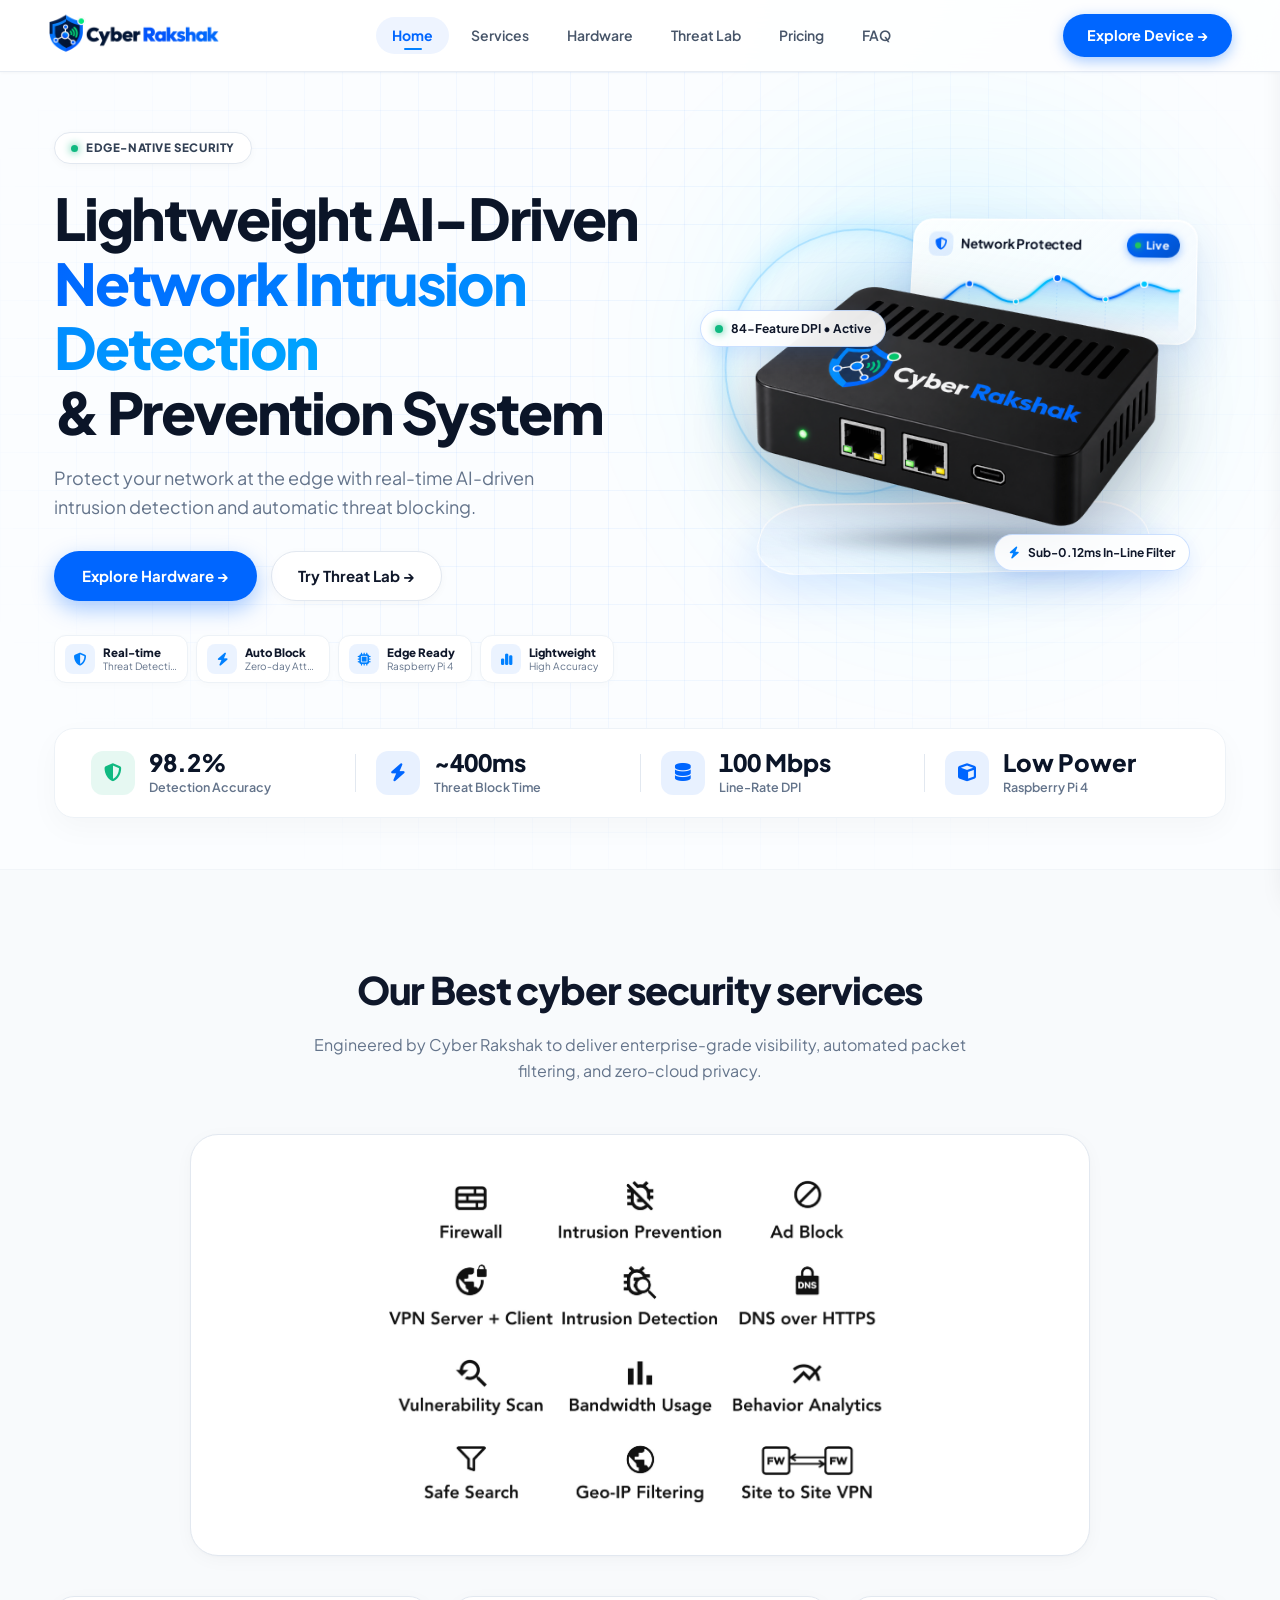
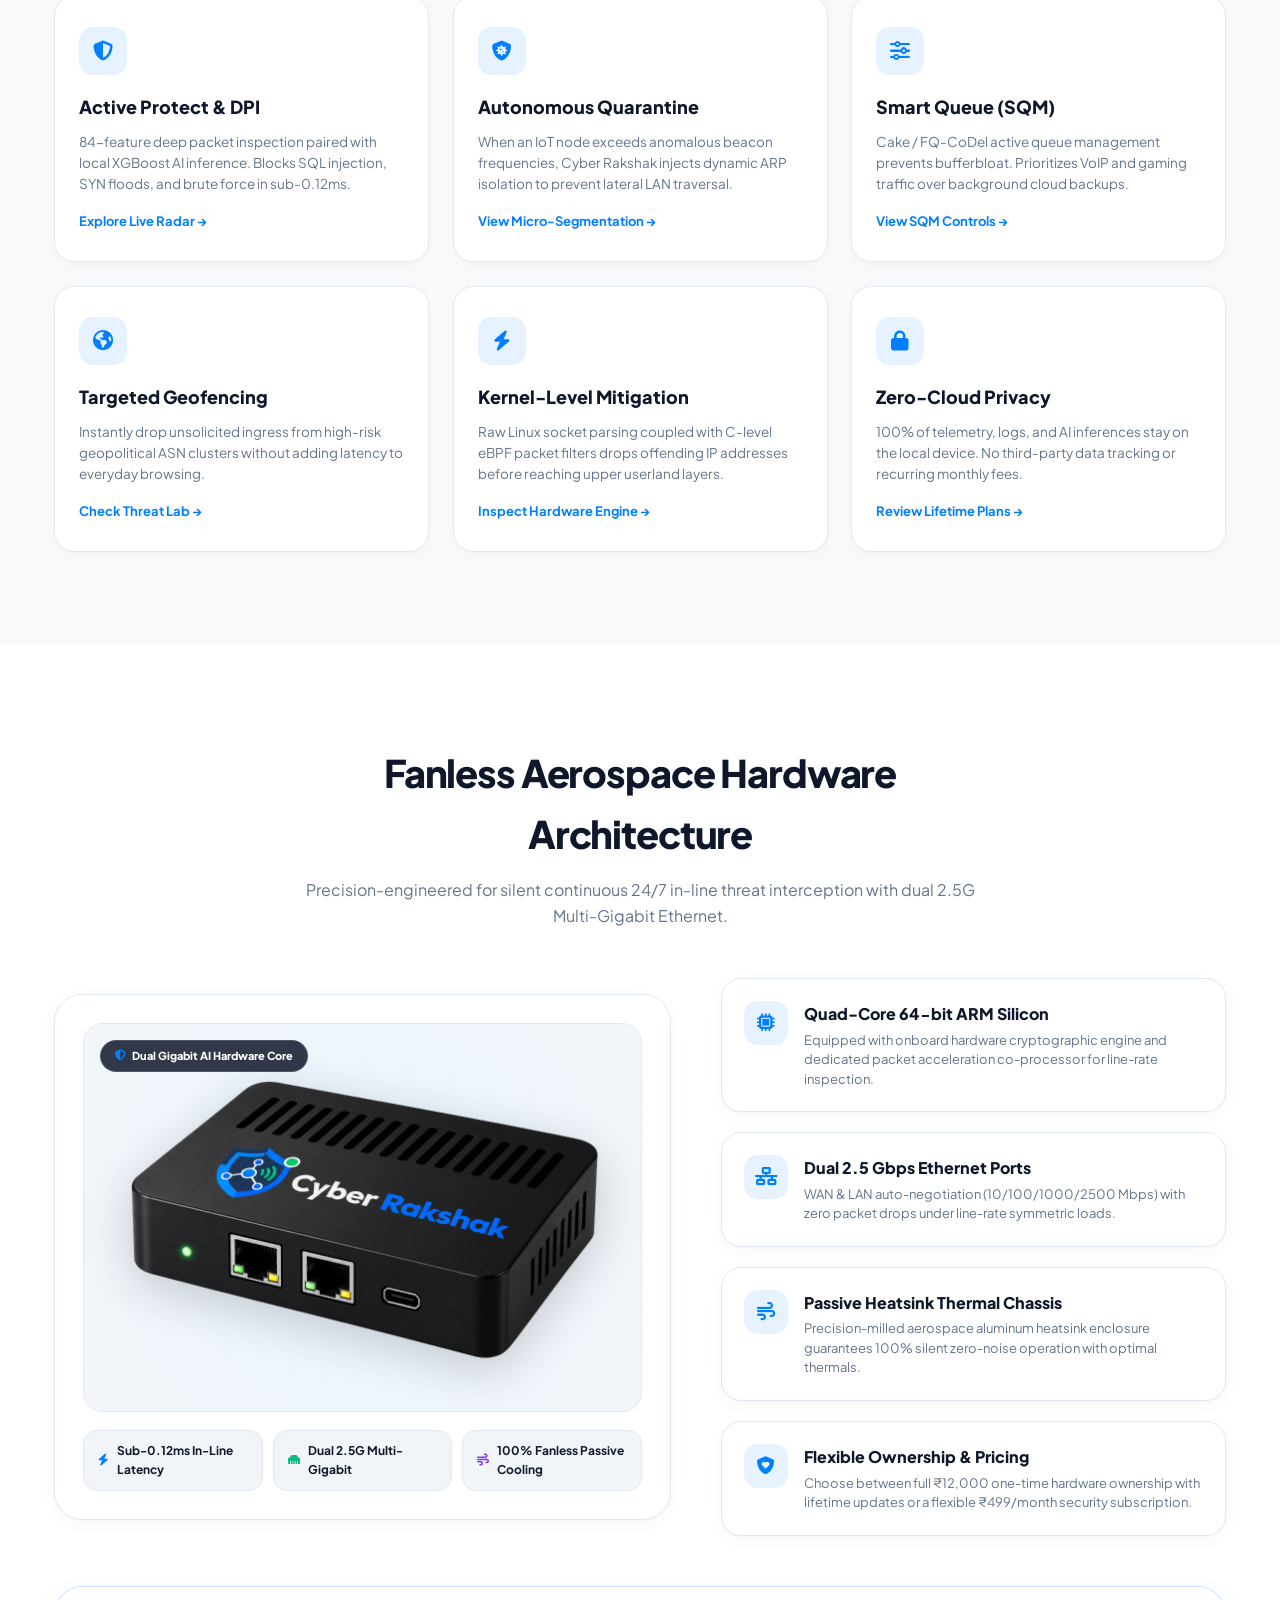
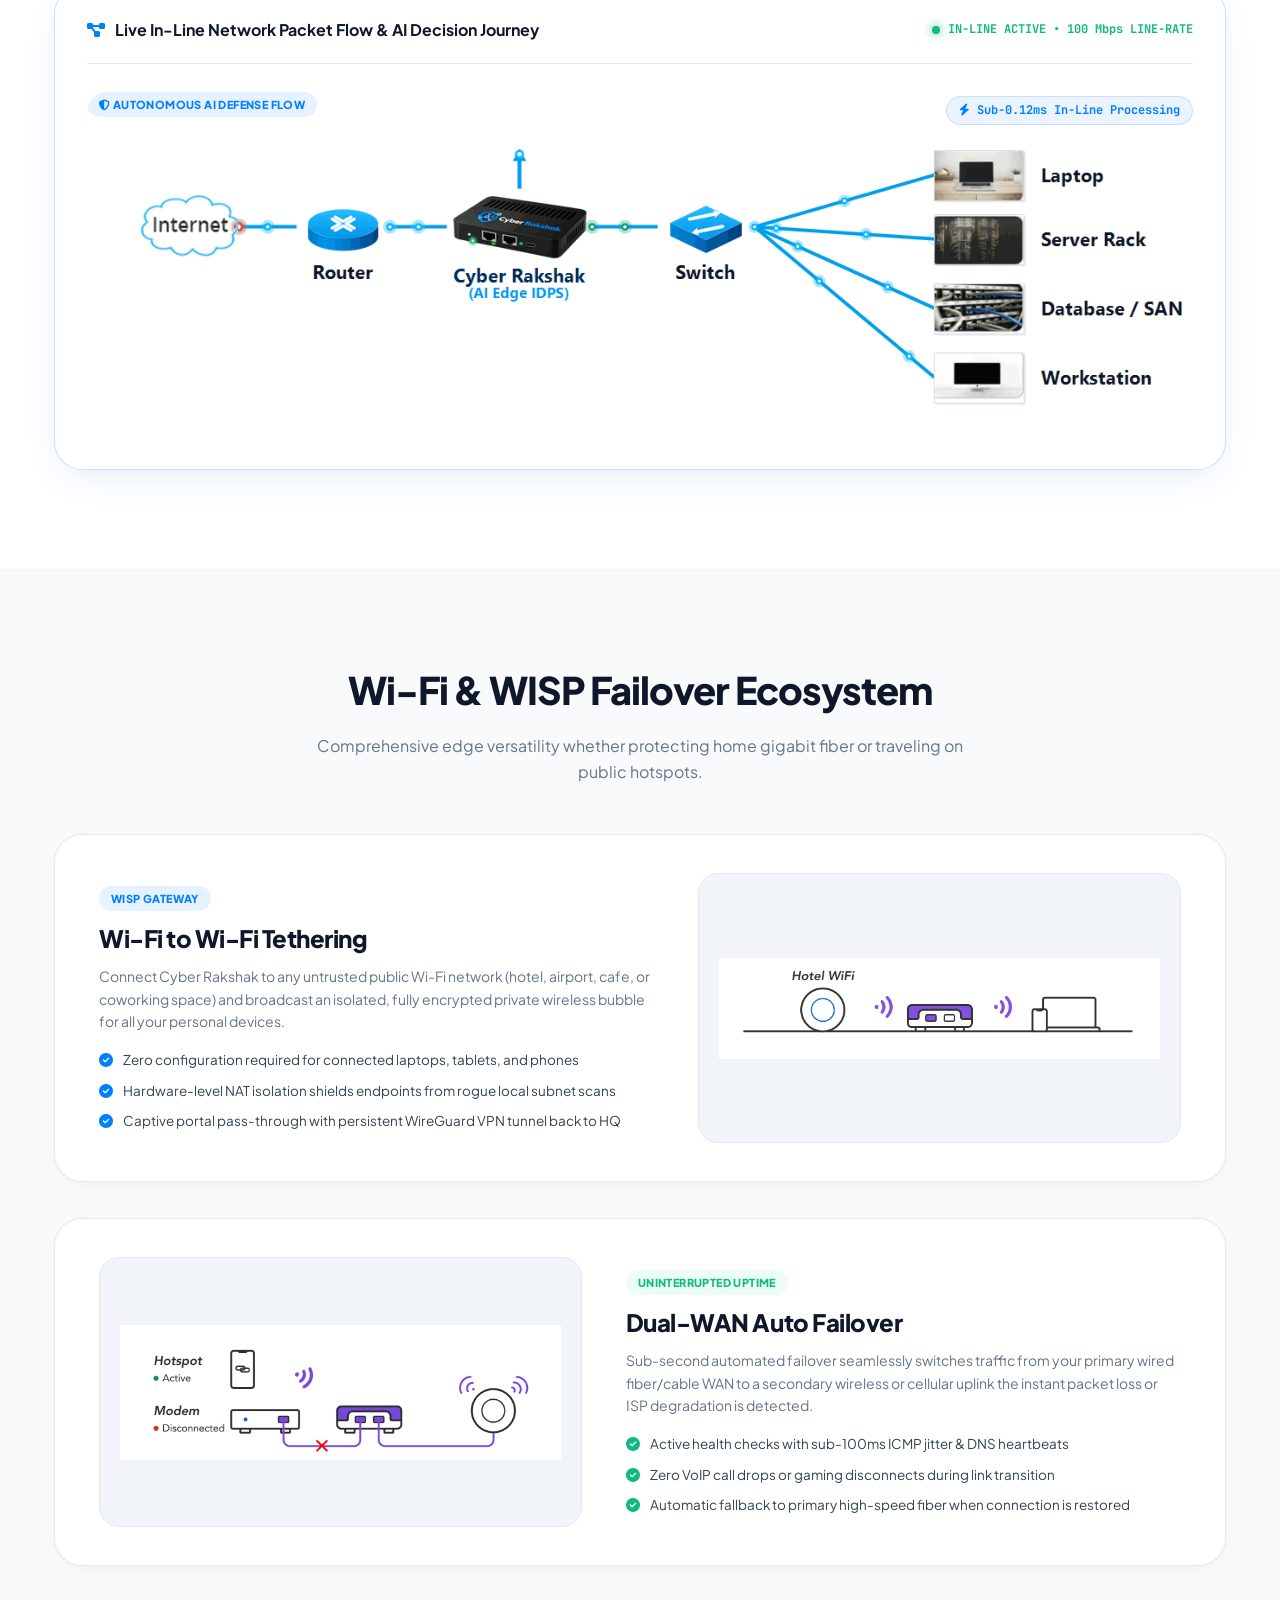
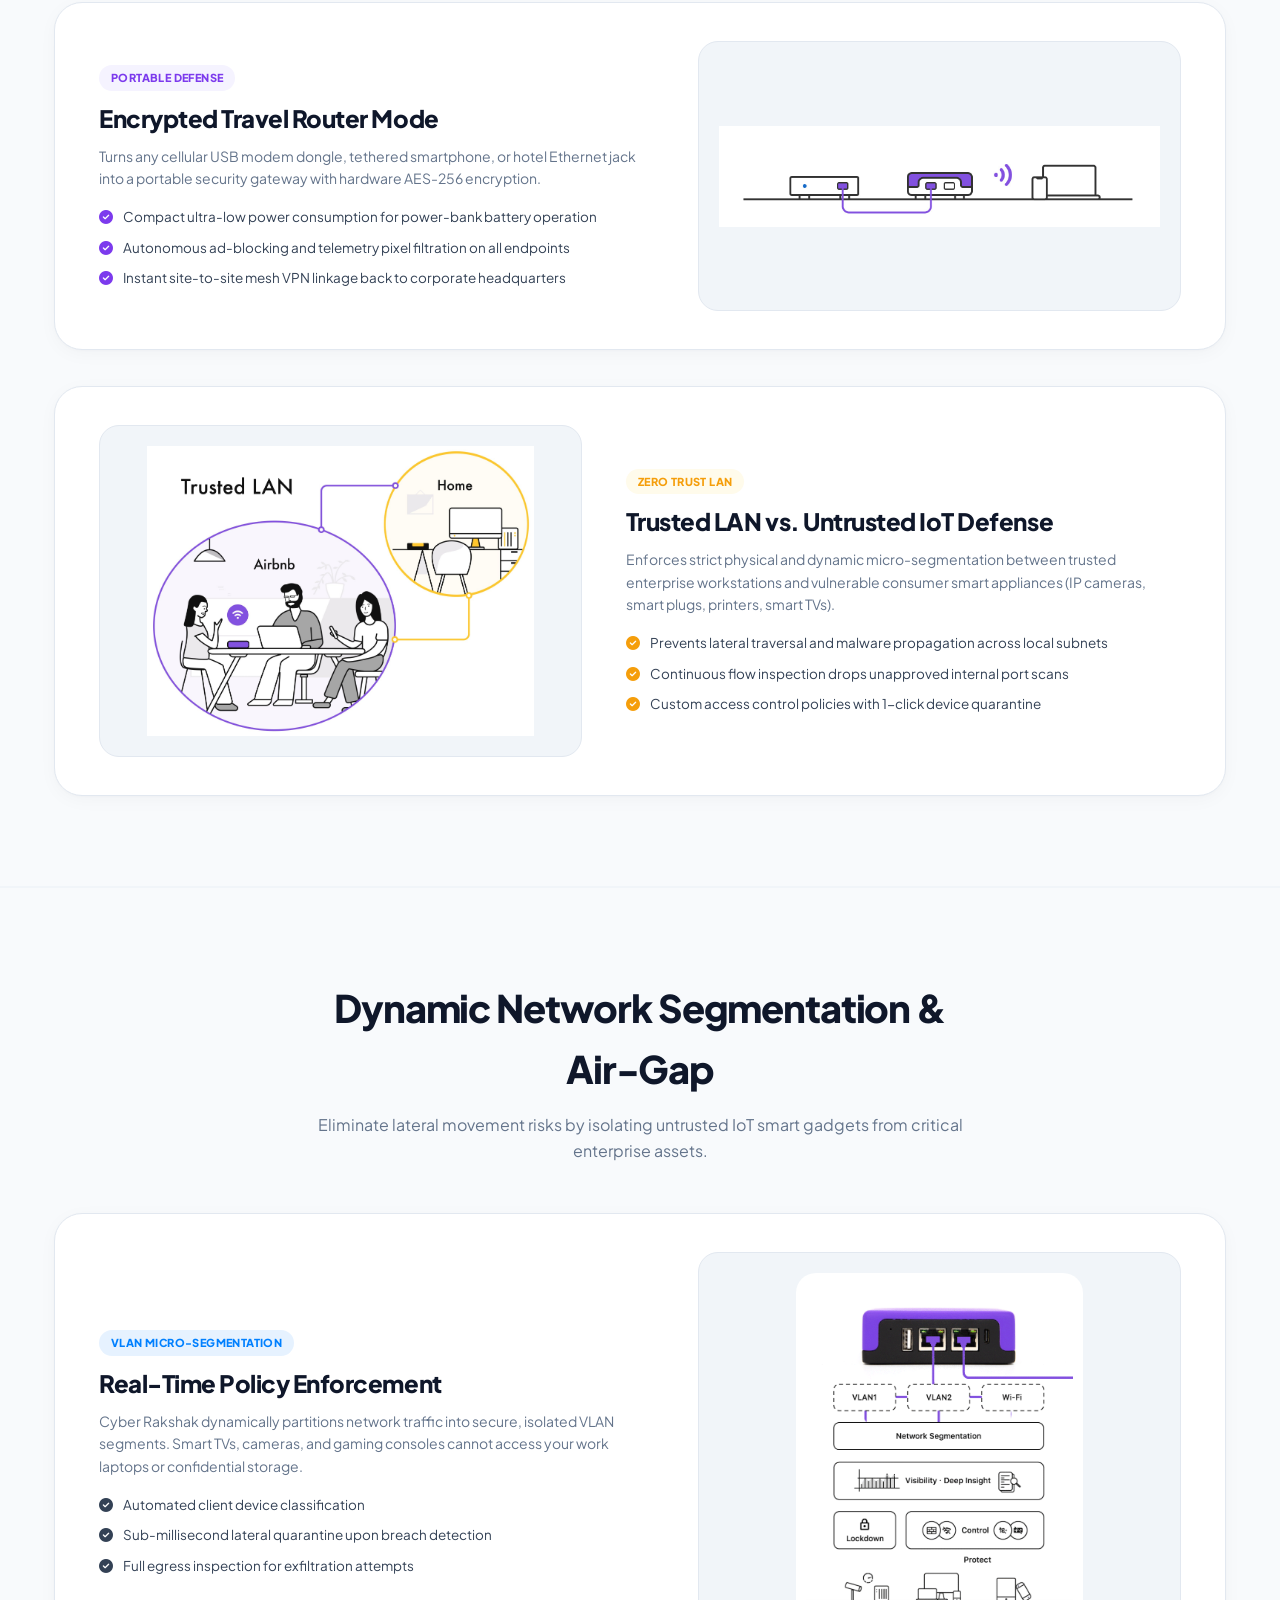
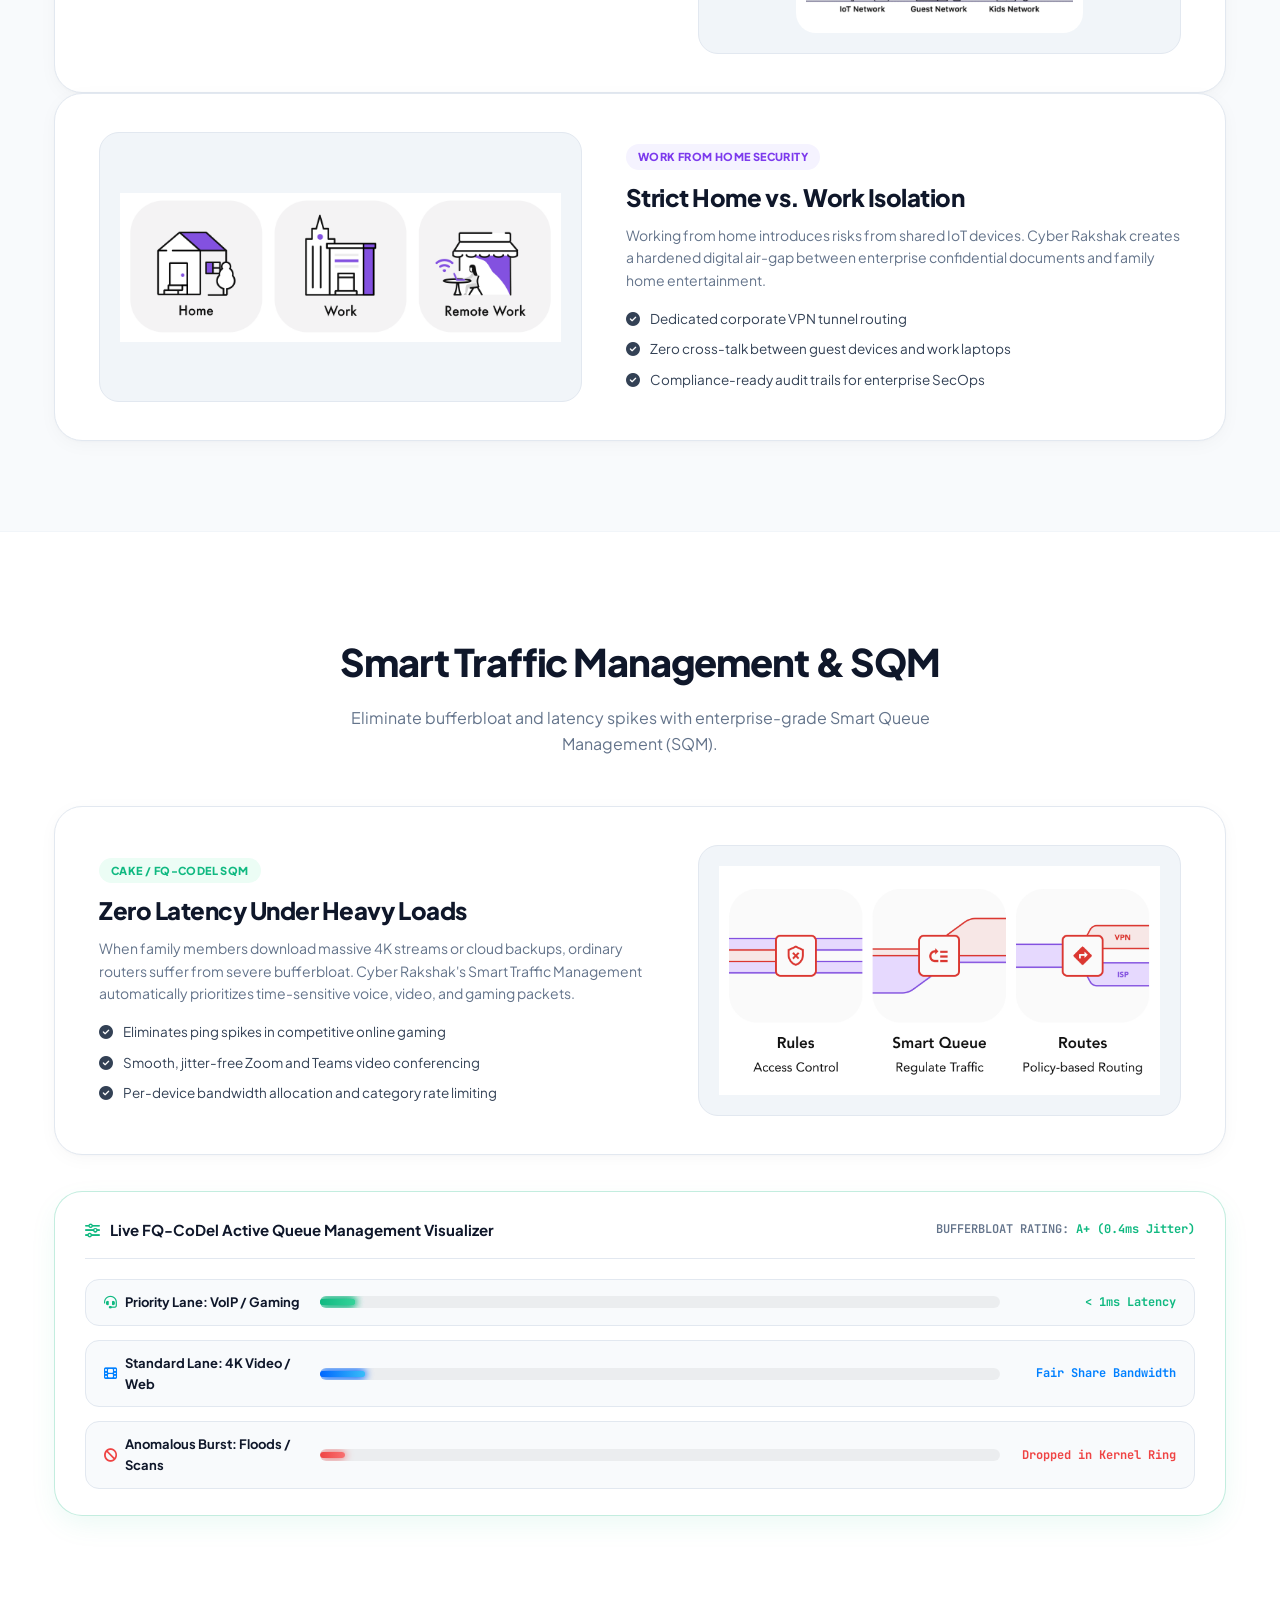
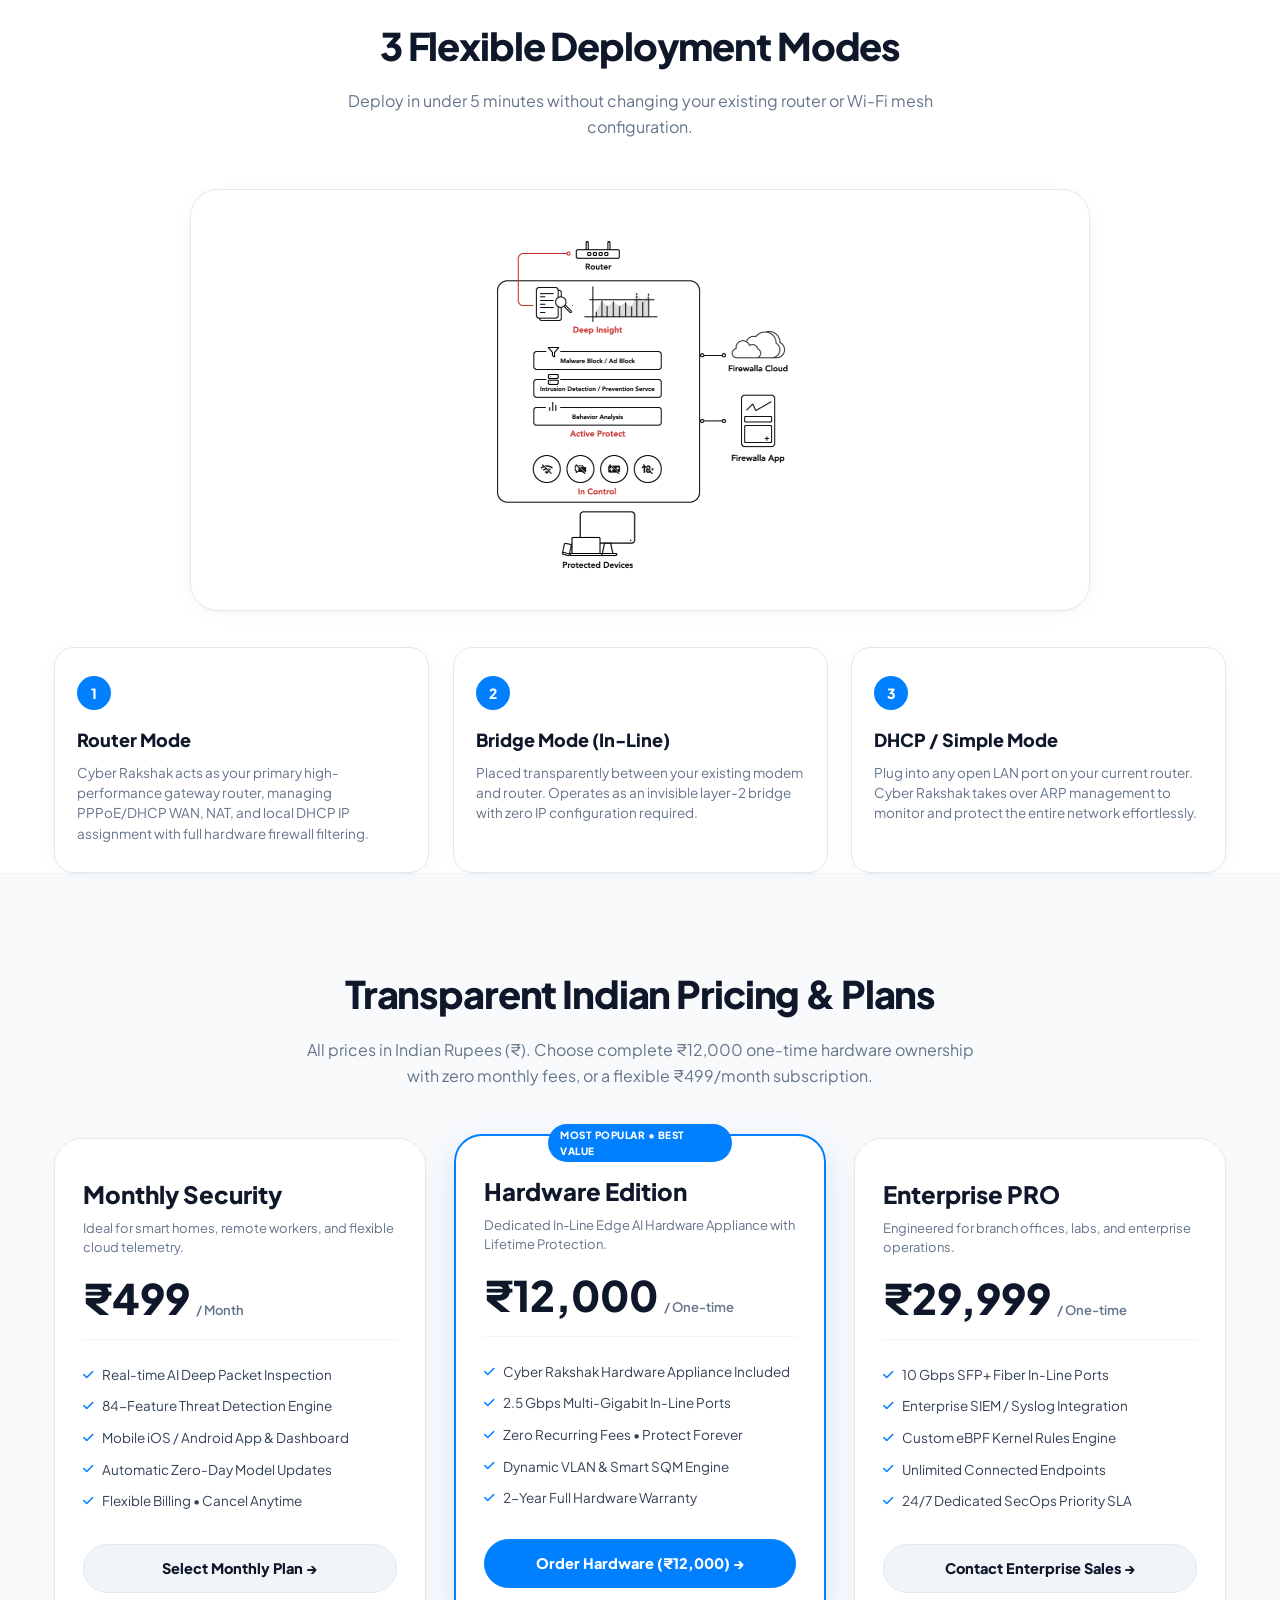
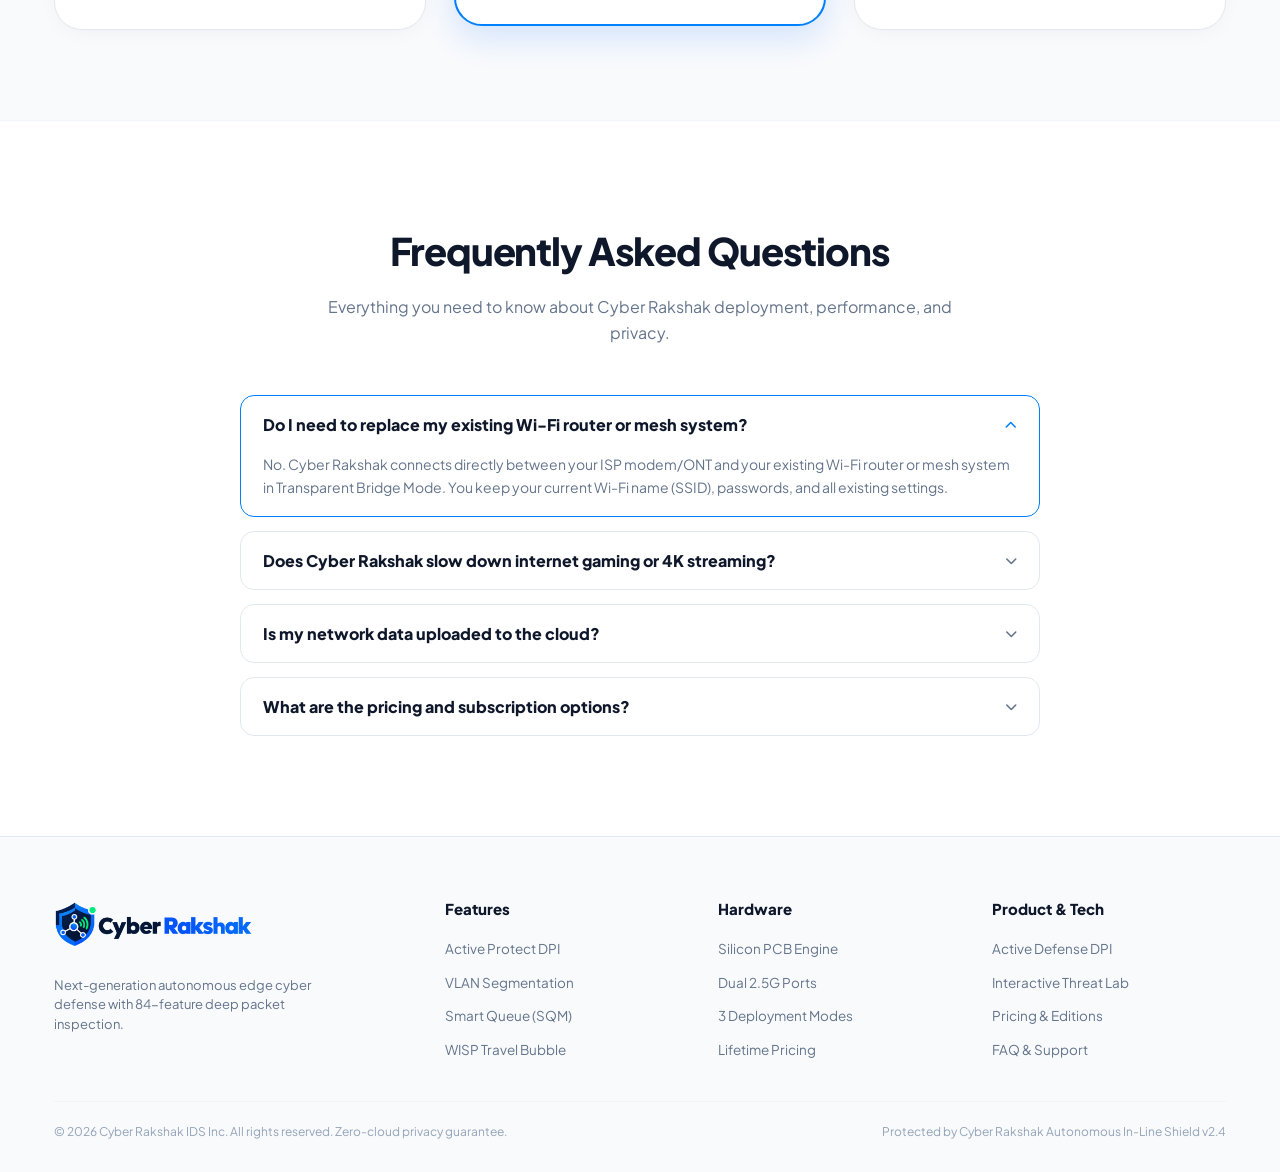
==== showcase_website/index.html @ 276ec063 "feat(showcase): build complete responsive product showcase landing page" ====
<!DOCTYPE html>
<html lang="en" data-theme="light">
<head>
    <meta charset="UTF-8">
    <meta name="viewport" content="width=device-width, initial-scale=1.0, maximum-scale=5.0">
    <title>Cyber Rakshak IDS | Protecting Your Digital Future with Autonomous Edge AI</title>
    <meta name="description" content="Cyber Rakshak IDS is an in-line gigabit cyber security hardware firewall powered by 84-feature Deep Packet Inspection and local XGBoost AI. Sub-0.12ms kernel mitigation with zero cloud dependency.">
    
    <!-- Modern Google Fonts -->
    <link rel="preconnect" href="https://fonts.googleapis.com">
    <link rel="preconnect" href="https://fonts.gstatic.com" crossorigin>
    <link href="https://fonts.googleapis.com/css2?family=Plus+Jakarta+Sans:wght@300;400;500;600;700;800;900&family=JetBrains+Mono:wght@400;500;600;700&family=Outfit:wght@500;600;700;800&display=swap" rel="stylesheet">
    
    <!-- Favicon -->
    <link rel="icon" type="image/png" href="assets/cyber_rakshak_brand.png">
    
    <!-- Font Awesome 6 Icons -->
    <link rel="stylesheet" href="https://cdnjs.cloudflare.com/ajax/libs/font-awesome/6.5.1/css/all.min.css">
    

    
    <link rel="stylesheet" href="styles.css">
</head>
<body>

    <!-- Atmospheric Ambient Cyan/Blue Glow in Top-Right -->
    <div class="ambient-glow-aura"></div>

    <!-- ========================================================
         TOP NAVIGATION BAR (Exact Match to User Design Reference)
         ======================================================== -->
    <header class="site-header" id="topNav">
        <div class="container header-container">
            <!-- Brand Logo -->
            <a href="#hero" class="brand-link" aria-label="Cyber Rakshak Home">
                <img src="assets/cyber_rakshak_brand.png" alt="Cyber Rakshak" class="brand-full-logo-img" onerror="this.src='https://lh3.googleusercontent.com/d/1mfm1QIVQ8yXiE9QZMVimhO6u6XgnABFr'">
            </a>

            <!-- Center Menu Links -->
            <nav class="nav-menu-center">
                <a href="#hero" class="nav-pill-link active">Home</a>
                <a href="#services" class="nav-pill-link">Services</a>
                <a href="#hardware" class="nav-pill-link">Hardware</a>
                <a href="#interactive-lab" class="nav-pill-link">Threat Lab</a>
                <a href="#pricing" class="nav-pill-link">Pricing</a>
                <a href="#faq" class="nav-pill-link">FAQ</a>
            </nav>

            <!-- Right Actions: Explore Hardware CTA -->
            <div class="header-right-actions">
                <a href="#hardware" class="btn-clean-cta">
                    Explore Device &rarr;
                </a>
                <button class="btn-mobile-hamburger" onclick="toggleMobileMenu()" aria-label="Toggle Navigation">
                    <i class="fa-solid fa-bars"></i>
                </button>
            </div>
        </div>
    </header>

    <!-- Mobile Drawer -->
    <div class="mobile-backdrop" id="mobBackdrop" onclick="toggleMobileMenu(false)"></div>
    <div class="mobile-menu-drawer" id="mobDrawer">
        <div class="mob-head">
            <div class="brand-link">
                <img src="assets/cyber_rakshak_brand.png" alt="Cyber Rakshak" class="brand-full-logo-img mob-logo" onerror="this.src='https://lh3.googleusercontent.com/d/1mfm1QIVQ8yXiE9QZMVimhO6u6XgnABFr'">
            </div>
            <button class="btn-close-drawer" onclick="toggleMobileMenu(false)" aria-label="Close Menu"><i class="fa-solid fa-xmark"></i></button>
        </div>
        <div class="mob-links">
            <div class="mob-group-title">NAVIGATION</div>
            <a href="#hero" onclick="toggleMobileMenu(false)"><i class="fa-solid fa-house text-blue"></i> Home</a>
            <a href="#services" onclick="toggleMobileMenu(false)"><i class="fa-solid fa-shield-halved text-blue"></i> Services</a>
            <a href="#hardware" onclick="toggleMobileMenu(false)"><i class="fa-solid fa-microchip text-purple"></i> Hardware</a>
            <a href="#interactive-lab" onclick="toggleMobileMenu(false)"><i class="fa-solid fa-flask text-green"></i> Threat Lab</a>
            <a href="#pricing" onclick="toggleMobileMenu(false)"><i class="fa-solid fa-tag text-amber"></i> Pricing</a>
            <a href="#faq" onclick="toggleMobileMenu(false)"><i class="fa-solid fa-circle-question text-muted"></i> FAQ</a>

            <div style="margin-top: 18px; display: flex; flex-direction: column; gap: 10px;">
                <a href="#hardware" onclick="toggleMobileMenu(false)" class="btn-clean-cta" style="width: 100%; justify-content: center; padding: 12px;">
                    Explore Device &rarr;
                </a>
            </div>
        </div>
    </div>

    <!-- ========================================================
         HERO SECTION (Exact Match to User Reference Design)
         ======================================================== -->
    <section class="hero-stage-section" id="hero">
        <!-- Animated Cyber Matrix Grid Background -->
        <div class="hero-cyber-grid-overlay"></div>
        
        <div class="container">
            
            <!-- 2-Column Side-by-Side Hero Stage -->
            <div class="hero-split-grid">
                
                <!-- Left Column: Copy, Actions & 4 Micro Cards -->
                <div class="hero-left-col reveal-hero-left">
                    
                    <!-- Green Pill Badge -->
                    <div class="hero-edge-badge">
                        <span class="badge-dot-green"></span>
                        <span class="badge-edge-text">EDGE-NATIVE SECURITY</span>
                    </div>

                    <!-- Main Headline -->
                    <h1 class="hero-main-heading">
                        Lightweight AI-Driven<br>
                        <span class="hero-blue-text">Network Intrusion Detection</span><br>
                        &amp; Prevention System
                    </h1>

                    <!-- Subtitle -->
                    <p class="hero-main-sub">
                        Protect your network at the edge with real-time AI-driven intrusion detection and automatic threat blocking.
                    </p>

                    <!-- Hero Action Buttons -->
                    <div class="hero-main-btns">
                        <a href="#hardware" class="btn-hero-primary-pill btn-magnetic">
                            Explore Hardware &rarr;
                        </a>
                        <a href="#interactive-lab" class="btn-hero-demo-pill">
                            Try Threat Lab &rarr;
                        </a>
                    </div>

                    <!-- Row of 4 Feature Micro Cards -->
                    <div class="hero-micro-row">
                        
                        <!-- Card 1: Real-time -->
                        <div class="micro-stat-card">
                            <div class="micro-icon text-blue">
                                <i class="fa-solid fa-shield-halved"></i>
                            </div>
                            <div class="micro-txt">
                                <div class="micro-head">Real-time</div>
                                <div class="micro-desc">Threat Detection</div>
                            </div>
                        </div>

                        <!-- Card 2: Auto Block -->
                        <div class="micro-stat-card">
                            <div class="micro-icon text-blue">
                                <i class="fa-solid fa-bolt"></i>
                            </div>
                            <div class="micro-txt">
                                <div class="micro-head">Auto Block</div>
                                <div class="micro-desc">Zero-day Attacks</div>
                            </div>
                        </div>

                        <!-- Card 3: Edge Ready -->
                        <div class="micro-stat-card">
                            <div class="micro-icon text-blue">
                                <i class="fa-solid fa-microchip"></i>
                            </div>
                            <div class="micro-txt">
                                <div class="micro-head">Edge Ready</div>
                                <div class="micro-desc">Raspberry Pi 4</div>
                            </div>
                        </div>

                        <!-- Card 4: Lightweight -->
                        <div class="micro-stat-card">
                            <div class="micro-icon text-blue">
                                <i class="fa-solid fa-chart-simple"></i>
                            </div>
                            <div class="micro-txt">
                                <div class="micro-head">Lightweight</div>
                                <div class="micro-desc">High Accuracy</div>
                            </div>
                        </div>

                    </div>

                </div>

                <!-- Right Column: 3D Hardware Showcase & Floating Glass Telemetry Card -->
                <div class="hero-right-col reveal-hero-right">
                    <div class="hero-showcase-stage" id="heroHardwareStage">
                        
                        <!-- Atmospheric Studio Halo & Cyber Ring -->
                        <div class="stage-ambient-aura"></div>
                        <div class="stage-cyber-ring"></div>
                        
                        <!-- Animated Radar Pulse Rings -->
                        <div class="stage-radar-ring ring-1"></div>
                        <div class="stage-radar-ring ring-2"></div>
                        
                        <!-- 3D Geometric Platform Pedestal -->
                        <div class="stage-pedestal-platform">
                            <div class="stage-pedestal-rim"></div>
                            <div class="stage-pedestal-top"></div>
                        </div>

                        <!-- Floating Frosted Glass Live Telemetry Card (Exact Mockup Match) -->
                        <div class="floating-telemetry-glass-card" id="heroMainGlassCard" data-parallax="0.035">
                            <div class="glass-card-top">
                                <div class="glass-card-title">
                                    <div class="glass-shield-icon">
                                        <i class="fa-solid fa-shield-halved"></i>
                                    </div>
                                    <span class="glass-card-heading">Network Protected</span>
                                </div>
                                <span class="pill-live-tag">
                                    <span class="live-pulse-dot"></span>
                                    Live
                                </span>
                            </div>
                            <div class="glass-wave-area">
                                <svg viewBox="0 0 340 90" preserveAspectRatio="none" class="wave-chart-svg">
                                    <defs>
                                        <linearGradient id="waveFillGrad" x1="0%" y1="0%" x2="0%" y2="100%">
                                            <stop offset="0%" stop-color="rgba(0, 102, 255, 0.32)" />
                                            <stop offset="50%" stop-color="rgba(0, 200, 255, 0.12)" />
                                            <stop offset="100%" stop-color="rgba(0, 102, 255, 0.0)" />
                                        </linearGradient>
                                        <linearGradient id="waveStrokeGrad" x1="0%" y1="0%" x2="100%" y2="0%">
                                            <stop offset="0%" stop-color="#0066ff" />
                                            <stop offset="45%" stop-color="#00c8ff" />
                                            <stop offset="75%" stop-color="#0066ff" />
                                            <stop offset="100%" stop-color="#00c8ff" />
                                        </linearGradient>
                                        <filter id="glowFilter" x="-20%" y="-20%" width="140%" height="140%">
                                            <feGaussianBlur stdDeviation="2.5" result="blur" />
                                            <feMerge>
                                                <feMergeNode in="blur" />
                                                <feMergeNode in="SourceGraphic" />
                                            </feMerge>
                                        </filter>
                                    </defs>
                                    
                                    <!-- Subtle Grid Guidelines -->
                                    <line x1="60" y1="28" x2="60" y2="90" stroke="rgba(0, 102, 255, 0.15)" stroke-dasharray="2 3" stroke-width="1" />
                                    <line x1="125" y1="52" x2="125" y2="90" stroke="rgba(0, 102, 255, 0.15)" stroke-dasharray="2 3" stroke-width="1" />
                                    <line x1="180" y1="18" x2="180" y2="90" stroke="rgba(0, 102, 255, 0.15)" stroke-dasharray="2 3" stroke-width="1" />
                                    <line x1="245" y1="46" x2="245" y2="90" stroke="rgba(0, 102, 255, 0.15)" stroke-dasharray="2 3" stroke-width="1" />
                                    <line x1="295" y1="24" x2="295" y2="90" stroke="rgba(0, 102, 255, 0.15)" stroke-dasharray="2 3" stroke-width="1" />

                                    <!-- Wave Fill Area -->
                                    <path d="M 0 60 C 30 60, 40 28, 60 28 C 85 28, 100 56, 125 52 C 150 48, 160 18, 180 18 C 205 18, 220 50, 245 46 C 270 42, 280 24, 295 24 C 315 24, 325 38, 340 32 L 340 90 L 0 90 Z" fill="url(#waveFillGrad)"></path>
                                    
                                    <!-- Wave Stroke with Glow -->
                                    <path d="M 0 60 C 30 60, 40 28, 60 28 C 85 28, 100 56, 125 52 C 150 48, 160 18, 180 18 C 205 18, 220 50, 245 46 C 270 42, 280 24, 295 24 C 315 24, 325 38, 340 32" fill="none" stroke="url(#waveStrokeGrad)" stroke-width="2.6" stroke-linecap="round" stroke-linejoin="round" filter="url(#glowFilter)" class="wave-stroke-path"></path>
                                    
                                    <!-- Peak Telemetry Nodes -->
                                    <circle cx="60" cy="28" r="4.5" fill="#0066ff" stroke="#ffffff" stroke-width="1.8" />
                                    <circle cx="125" cy="52" r="3.5" fill="#00c8ff" stroke="#ffffff" stroke-width="1.5" />
                                    <circle cx="180" cy="18" r="5" fill="#0066ff" stroke="#ffffff" stroke-width="2" />
                                    <circle cx="245" cy="46" r="3.5" fill="#00c8ff" stroke="#ffffff" stroke-width="1.5" />
                                    <circle cx="295" cy="24" r="4.5" fill="#00c8ff" stroke="#ffffff" stroke-width="1.8" />
                                </svg>
                            </div>
                        </div>

                        <!-- Micro Floating Security Chips -->
                        <div class="hero-float-chip chip-left" data-parallax="-0.03">
                            <span class="chip-pulse-green"></span>
                            <span>84-Feature DPI &bull; Active</span>
                        </div>
                        <div class="hero-float-chip chip-bottom" data-parallax="0.025">
                            <i class="fa-solid fa-bolt text-blue"></i>
                            <span>Sub-0.12ms In-Line Filter</span>
                        </div>

                        <!-- Device Contact Drop Shadow -->
                        <div class="stage-device-shadow"></div>

                        <!-- Cyber Rakshak Hardware Appliance Image -->
                        <div class="stage-device-wrapper" id="heroDeviceWrapper">
                            <img src="assets/cyber_rakshak_device.png" alt="Cyber Rakshak Autonomous AI Defense Hardware Appliance" class="stage-hardware-device-img">
                        </div>

                    </div>
                </div>

            </div>

            <!-- Full-Width Bottom Stats Glass Banner (Interactive Count-Up Counters) -->
            <div class="hero-bottom-stats-banner reveal-on-scroll">
                
                <!-- Stat 1: 98.2% Detection Accuracy -->
                <div class="banner-stat-item">
                    <div class="banner-icon-box icon-mint">
                        <i class="fa-solid fa-shield-halved"></i>
                    </div>
                    <div class="banner-stat-content">
                        <div class="banner-stat-val counter-stat" data-target="98.2" data-decimals="1" data-suffix="%">98.2%</div>
                        <div class="banner-stat-lbl">Detection Accuracy</div>
                    </div>
                </div>

                <div class="banner-divider"></div>

                <!-- Stat 2: ~400ms Threat Block Time -->
                <div class="banner-stat-item">
                    <div class="banner-icon-box icon-electric">
                        <i class="fa-solid fa-bolt"></i>
                    </div>
                    <div class="banner-stat-content">
                        <div class="banner-stat-val counter-stat" data-target="400" data-prefix="~" data-suffix="ms">~400ms</div>
                        <div class="banner-stat-lbl">Threat Block Time</div>
                    </div>
                </div>

                <div class="banner-divider"></div>

                <!-- Stat 3: 100 Mbps Line-Rate DPI -->
                <div class="banner-stat-item">
                    <div class="banner-icon-box icon-electric">
                        <i class="fa-solid fa-database"></i>
                    </div>
                    <div class="banner-stat-content">
                        <div class="banner-stat-val counter-stat" data-target="100" data-suffix=" Mbps">100 Mbps</div>
                        <div class="banner-stat-lbl">Line-Rate DPI</div>
                    </div>
                </div>

                <div class="banner-divider"></div>

                <!-- Stat 4: Low Power Raspberry Pi 4 -->
                <div class="banner-stat-item">
                    <div class="banner-icon-box icon-electric">
                        <i class="fa-solid fa-cube"></i>
                    </div>
                    <div class="banner-stat-content">
                        <div class="banner-stat-val text-glow" data-text="Low Power">Low Power</div>
                        <div class="banner-stat-lbl">Raspberry Pi 4</div>
                    </div>
                </div>

            </div>

        </div>
    </section>



    <!-- ========================================================
         SECTION 1: "Our Best cyber security services"
         ======================================================== -->
    <section class="services-section" id="services">
        <div class="container">
            
            <div class="section-title-wrap">
                <h2 class="section-title-clean">Our Best cyber security services</h2>
                <p class="section-desc-clean">
                    Engineered by Cyber Rakshak to deliver enterprise-grade visibility, automated packet filtering, and zero-cloud privacy.
                </p>
            </div>

            <!-- Features Icon Grid Asset from User (Optimized Size) -->
            <div class="asset-center-card">
                <img src="assets/features_icon_45affabe-aed8-4848-8291-a58893f74abd.jpg_v=1641816516.png" alt="Cyber Rakshak Security Capabilities Matrix" class="asset-img-features">
            </div>

            <div class="services-grid-6">
                
                <!-- Service 1: Active Protect -->
                <div class="service-box-clean">
                    <div class="service-icon-wrap">
                        <i class="fa-solid fa-shield-halved"></i>
                    </div>
                    <h3>Active Protect &amp; DPI</h3>
                    <p>84-feature deep packet inspection paired with local XGBoost AI inference. Blocks SQL injection, SYN floods, and brute force in sub-0.12ms.</p>
                    <a href="#interactive-lab" class="service-learn-link">Explore Live Radar &rarr;</a>
                </div>

                <!-- Service 2: VqLAN Quarantine -->
                <div class="service-box-clean">
                    <div class="service-icon-wrap">
                        <i class="fa-solid fa-shield-virus"></i>
                    </div>
                    <h3>Autonomous Quarantine</h3>
                    <p>When an IoT node exceeds anomalous beacon frequencies, Cyber Rakshak injects dynamic ARP isolation to prevent lateral LAN traversal.</p>
                    <a href="#segmentation" class="service-learn-link">View Micro-Segmentation &rarr;</a>
                </div>

                <!-- Service 3: Smart Traffic SQM -->
                <div class="service-box-clean">
                    <div class="service-icon-wrap">
                        <i class="fa-solid fa-sliders"></i>
                    </div>
                    <h3>Smart Queue (SQM)</h3>
                    <p>Cake / FQ-CoDel active queue management prevents bufferbloat. Prioritizes VoIP and gaming traffic over background cloud backups.</p>
                    <a href="#traffic-mgmt" class="service-learn-link">View SQM Controls &rarr;</a>
                </div>

                <!-- Service 4: Zero-Trust Geofencing -->
                <div class="service-box-clean">
                    <div class="service-icon-wrap">
                        <i class="fa-solid fa-earth-americas"></i>
                    </div>
                    <h3>Targeted Geofencing</h3>
                    <p>Instantly drop unsolicited ingress from high-risk geopolitical ASN clusters without adding latency to everyday browsing.</p>
                    <a href="#interactive-lab" class="service-learn-link">Check Threat Lab &rarr;</a>
                </div>

                <!-- Service 5: Sub-0.12ms IPTables Drop -->
                <div class="service-box-clean">
                    <div class="service-icon-wrap">
                        <i class="fa-solid fa-bolt"></i>
                    </div>
                    <h3>Kernel-Level Mitigation</h3>
                    <p>Raw Linux socket parsing coupled with C-level eBPF packet filters drops offending IP addresses before reaching upper userland layers.</p>
                    <a href="#hardware" class="service-learn-link">Inspect Hardware Engine &rarr;</a>
                </div>

                <!-- Service 6: Privacy by Design -->
                <div class="service-box-clean">
                    <div class="service-icon-wrap">
                        <i class="fa-solid fa-lock"></i>
                    </div>
                    <h3>Zero-Cloud Privacy</h3>
                    <p>100% of telemetry, logs, and AI inferences stay on the local device. No third-party data tracking or recurring monthly fees.</p>
                    <a href="#pricing" class="service-learn-link">Review Lifetime Plans &rarr;</a>
                </div>

            </div>

        </div>
    </section>

    <!-- ========================================================
         HARDWARE ARCHITECTURE STAGE
         ======================================================== -->
    <section class="hardware-section" id="hardware">
        <div class="container">
            
            <div class="section-title-wrap">
                <h2 class="section-title-clean">Fanless Aerospace Hardware Architecture</h2>
                <p class="section-desc-clean">
                    Precision-engineered for silent continuous 24/7 in-line threat interception with dual 2.5G Multi-Gigabit Ethernet.
                </p>
            </div>

            <div class="hardware-stage-clean">
                
                <!-- Interactive Stage Display -->
                <div class="hw-preview-box">
                    <div class="hw-main-display">
                        <img id="hwMainImg" src="assets/cyber_rakshak_device.png" alt="Cyber Rakshak Hardware Edge Appliance" class="asset-img-hardware-main">
                        <span class="hw-badge-tag"><i class="fa-solid fa-shield-halved text-blue"></i> Dual Gigabit AI Hardware Core</span>
                    </div>

                    <!-- Hardware Feature Highlight Badges -->
                    <div class="hw-highlights-row">
                        <div class="hw-feature-chip">
                            <i class="fa-solid fa-bolt text-blue"></i>
                            <span>Sub-0.12ms In-Line Latency</span>
                        </div>
                        <div class="hw-feature-chip">
                            <i class="fa-solid fa-ethernet text-green"></i>
                            <span>Dual 2.5G Multi-Gigabit</span>
                        </div>
                        <div class="hw-feature-chip">
                            <i class="fa-solid fa-wind text-purple"></i>
                            <span>100% Fanless Passive Cooling</span>
                        </div>
                    </div>
                </div>

                <!-- Hardware Specs Column -->
                <div class="hw-specs-column">
                    
                    <div class="hw-spec-card">
                        <div class="hw-spec-icon"><i class="fa-solid fa-microchip"></i></div>
                        <div class="hw-spec-text">
                            <h4>Quad-Core 64-bit ARM Silicon</h4>
                            <p>Equipped with onboard hardware cryptographic engine and dedicated packet acceleration co-processor for line-rate inspection.</p>
                        </div>
                    </div>

                    <div class="hw-spec-card">
                        <div class="hw-spec-icon"><i class="fa-solid fa-network-wired"></i></div>
                        <div class="hw-spec-text">
                            <h4>Dual 2.5 Gbps Ethernet Ports</h4>
                            <p>WAN &amp; LAN auto-negotiation (10/100/1000/2500 Mbps) with zero packet drops under line-rate symmetric loads.</p>
                        </div>
                    </div>

                    <div class="hw-spec-card">
                        <div class="hw-spec-icon"><i class="fa-solid fa-wind"></i></div>
                        <div class="hw-spec-text">
                            <h4>Passive Heatsink Thermal Chassis</h4>
                            <p>Precision-milled aerospace aluminum heatsink enclosure guarantees 100% silent zero-noise operation with optimal thermals.</p>
                        </div>
                    </div>

                    <div class="hw-spec-card">
                        <div class="hw-spec-icon"><i class="fa-solid fa-shield-heart"></i></div>
                        <div class="hw-spec-text">
                            <h4>Flexible Ownership &amp; Pricing</h4>
                            <p>Choose between full ₹12,000 one-time hardware ownership with lifetime updates or a flexible ₹499/month security subscription.</p>
                        </div>
                    </div>

                </div>

            </div>

            <!-- Live Interactive In-Line Network Packet Journey Architecture -->
            <div class="interactive-network-pipeline-container reveal-on-scroll">
                <div class="pipeline-header">
                    <div class="pipeline-title">
                        <i class="fa-solid fa-diagram-project text-blue"></i>
                        <span>Live In-Line Network Packet Flow &amp; AI Decision Journey</span>
                    </div>
                    <div class="pipeline-status">
                        <span class="pulse-indicator-emerald"></span>
                        <span class="font-mono">IN-LINE ACTIVE &bull; 100 Mbps LINE-RATE</span>
                    </div>
                </div>
                
                <!-- Autonomous AI Defense GIF Flow Showcase -->
                <div class="pipeline-defense-visual-wrapper">
                    <div class="pipeline-defense-visual-card">
                        <div class="defense-badge-header">
                            <span class="quad-tag-pill pill-blue"><i class="fa-solid fa-shield-halved"></i> Autonomous AI Defense Flow</span>
                            <span class="defense-latency-tag"><i class="fa-solid fa-bolt text-blue"></i> Sub-0.12ms In-Line Processing</span>
                        </div>
                        <div class="defense-media-box">
                            <img src="assets/cyber_rakshak_defense.gif" alt="Cyber Rakshak Autonomous AI Defense Flow Animation" class="asset-img-defense-banner" onerror="this.src='cyber_rakshak_defense.gif'">
                        </div>
                    </div>
                </div>
            </div>

        </div>
    </section>

    <!-- ========================================================
         WI-FI, WISP & FAILOVER ECOSYSTEM (Full-Width Feature Cards)
         ======================================================== -->
    <section class="services-section" id="wifi-wisp">
        <div class="container">
            
            <div class="section-title-wrap">
                <h2 class="section-title-clean">Wi-Fi &amp; WISP Failover Ecosystem</h2>
                <p class="section-desc-clean">
                    Comprehensive edge versatility whether protecting home gigabit fiber or traveling on public hotspots.
                </p>
            </div>

            <div class="wifi-full-cards-stack">
                
                <!-- Card 1: Wi-Fi to Wi-Fi WISP -->
                <div class="clean-feature-split-card">
                    <div class="split-desc-body">
                        <span class="quad-tag-pill pill-blue">WISP Gateway</span>
                        <h3>Wi-Fi to Wi-Fi Tethering</h3>
                        <p>
                            Connect Cyber Rakshak to any untrusted public Wi-Fi network (hotel, airport, cafe, or coworking space) and broadcast an isolated, fully encrypted private wireless bubble for all your personal devices.
                        </p>
                        <ul class="split-bullet-list">
                            <li><i class="fa-solid fa-circle-check text-blue"></i> Zero configuration required for connected laptops, tablets, and phones</li>
                            <li><i class="fa-solid fa-circle-check text-blue"></i> Hardware-level NAT isolation shields endpoints from rogue local subnet scans</li>
                            <li><i class="fa-solid fa-circle-check text-blue"></i> Captive portal pass-through with persistent WireGuard VPN tunnel back to HQ</li>
                        </ul>
                    </div>
                    <div class="split-media-box">
                        <img src="assets/Wifi_to_Wifi.jpg_v=1641816991.png" alt="Wi-Fi to Wi-Fi WISP Tethering Diagram" class="asset-img-diagram">
                    </div>
                </div>

                <!-- Card 2: WAN Failover (GIF) -->
                <div class="clean-feature-split-card reverse-split">
                    <div class="split-media-box">
                        <img src="assets/wifiwan_failover.gif_v=1641816933.png" alt="Dual-WAN Auto Failover Animation" class="asset-img-diagram">
                    </div>
                    <div class="split-desc-body">
                        <span class="quad-tag-pill pill-green">Uninterrupted Uptime</span>
                        <h3>Dual-WAN Auto Failover</h3>
                        <p>
                            Sub-second automated failover seamlessly switches traffic from your primary wired fiber/cable WAN to a secondary wireless or cellular uplink the instant packet loss or ISP degradation is detected.
                        </p>
                        <ul class="split-bullet-list">
                            <li><i class="fa-solid fa-circle-check text-green"></i> Active health checks with sub-100ms ICMP jitter &amp; DNS heartbeats</li>
                            <li><i class="fa-solid fa-circle-check text-green"></i> Zero VoIP call drops or gaming disconnects during link transition</li>
                            <li><i class="fa-solid fa-circle-check text-green"></i> Automatic fallback to primary high-speed fiber when connection is restored</li>
                        </ul>
                    </div>
                </div>

                <!-- Card 3: Wi-Fi Hotspot Mode -->
                <div class="clean-feature-split-card">
                    <div class="split-desc-body">
                        <span class="quad-tag-pill pill-purple">Portable Defense</span>
                        <h3>Encrypted Travel Router Mode</h3>
                        <p>
                            Turns any cellular USB modem dongle, tethered smartphone, or hotel Ethernet jack into a portable security gateway with hardware AES-256 encryption.
                        </p>
                        <ul class="split-bullet-list">
                            <li><i class="fa-solid fa-circle-check text-purple"></i> Compact ultra-low power consumption for power-bank battery operation</li>
                            <li><i class="fa-solid fa-circle-check text-purple"></i> Autonomous ad-blocking and telemetry pixel filtration on all endpoints</li>
                            <li><i class="fa-solid fa-circle-check text-purple"></i> Instant site-to-site mesh VPN linkage back to corporate headquarters</li>
                        </ul>
                    </div>
                    <div class="split-media-box">
                        <img src="assets/Wifi_Hotspot.jpg_v=1641816995.png" alt="Wi-Fi Travel Hotspot Mode" class="asset-img-diagram">
                    </div>
                </div>

                <!-- Card 4: Trusted LAN Segment -->
                <div class="clean-feature-split-card reverse-split">
                    <div class="split-media-box">
                        <img src="assets/TrustedLAN.jpg_v=1641817097.png" alt="Trusted LAN Segment Protection" class="asset-img-diagram">
                    </div>
                    <div class="split-desc-body">
                        <span class="quad-tag-pill pill-amber">Zero Trust LAN</span>
                        <h3>Trusted LAN vs. Untrusted IoT Defense</h3>
                        <p>
                            Enforces strict physical and dynamic micro-segmentation between trusted enterprise workstations and vulnerable consumer smart appliances (IP cameras, smart plugs, printers, smart TVs).
                        </p>
                        <ul class="split-bullet-list">
                            <li><i class="fa-solid fa-circle-check text-amber"></i> Prevents lateral traversal and malware propagation across local subnets</li>
                            <li><i class="fa-solid fa-circle-check text-amber"></i> Continuous flow inspection drops unapproved internal port scans</li>
                            <li><i class="fa-solid fa-circle-check text-amber"></i> Custom access control policies with 1-click device quarantine</li>
                        </ul>
                    </div>
                </div>

            </div>

        </div>
    </section>

    <!-- ========================================================
         NETWORK SEGMENTATION & AIR-GAP (VLAN ANIMATION + HOME/WORK)
         ======================================================== -->
    <section class="services-section" id="segmentation">
        <div class="container">
            
            <div class="section-title-wrap">
                <h2 class="section-title-clean">Dynamic Network Segmentation &amp; Air-Gap</h2>
                <p class="section-desc-clean">
                    Eliminate lateral movement risks by isolating untrusted IoT smart gadgets from critical enterprise assets.
                </p>
            </div>

            <!-- Split Card 1: VLAN Animation GIF -->
            <div class="clean-feature-split-card">
                <div class="split-desc-body">
                    <span class="quad-tag-pill pill-blue">VLAN Micro-Segmentation</span>
                    <h3>Real-Time Policy Enforcement</h3>
                    <p>
                        Cyber Rakshak dynamically partitions network traffic into secure, isolated VLAN segments. Smart TVs, cameras, and gaming consoles cannot access your work laptops or confidential storage.
                    </p>
                    <ul class="split-bullet-list">
                        <li><i class="fa-solid fa-circle-check"></i> Automated client device classification</li>
                        <li><i class="fa-solid fa-circle-check"></i> Sub-millisecond lateral quarantine upon breach detection</li>
                        <li><i class="fa-solid fa-circle-check"></i> Full egress inspection for exfiltration attempts</li>
                    </ul>
                </div>
                <div class="split-media-box">
                    <img src="assets/Segmentation_anim_7c35d608-cc31-4da8-b002-d4b3aeb57d4c.gif_v=1642145518.png" alt="Dynamic VLAN Segmentation Animation" class="asset-img-portrait">
                </div>
            </div>

            <!-- Split Card 2: Home vs Work Air-Gap -->
            <div class="clean-feature-split-card reverse-split">
                <div class="split-media-box">
                    <img src="assets/home_work_3_1.png_v=1641816445.png" alt="Home vs Work Network Isolation Diagram" class="asset-img-diagram">
                </div>
                <div class="split-desc-body">
                    <span class="quad-tag-pill pill-purple">Work From Home Security</span>
                    <h3>Strict Home vs. Work Isolation</h3>
                    <p>
                        Working from home introduces risks from shared IoT devices. Cyber Rakshak creates a hardened digital air-gap between enterprise confidential documents and family home entertainment.
                    </p>
                    <ul class="split-bullet-list">
                        <li><i class="fa-solid fa-circle-check"></i> Dedicated corporate VPN tunnel routing</li>
                        <li><i class="fa-solid fa-circle-check"></i> Zero cross-talk between guest devices and work laptops</li>
                        <li><i class="fa-solid fa-circle-check"></i> Compliance-ready audit trails for enterprise SecOps</li>
                    </ul>
                </div>
            </div>



        </div>
    </section>

    <!-- ========================================================
         SMART TRAFFIC MANAGEMENT & SQM
         ======================================================== -->
    <section class="hardware-section" id="traffic-mgmt">
        <div class="container">
            
            <div class="section-title-wrap">
                <h2 class="section-title-clean">Smart Traffic Management &amp; SQM</h2>
                <p class="section-desc-clean">
                    Eliminate bufferbloat and latency spikes with enterprise-grade Smart Queue Management (SQM).
                </p>
            </div>

            <div class="clean-feature-split-card">
                <div class="split-desc-body">
                    <span class="quad-tag-pill pill-green">Cake / FQ-CoDel SQM</span>
                    <h3>Zero Latency Under Heavy Loads</h3>
                    <p>
                        When family members download massive 4K streams or cloud backups, ordinary routers suffer from severe bufferbloat. Cyber Rakshak's Smart Traffic Management automatically prioritizes time-sensitive voice, video, and gaming packets.
                    </p>
                    <ul class="split-bullet-list">
                        <li><i class="fa-solid fa-circle-check"></i> Eliminates ping spikes in competitive online gaming</li>
                        <li><i class="fa-solid fa-circle-check"></i> Smooth, jitter-free Zoom and Teams video conferencing</li>
                        <li><i class="fa-solid fa-circle-check"></i> Per-device bandwidth allocation and category rate limiting</li>
                    </ul>
                </div>
                <div class="split-media-box">
                    <img src="assets/SmartTrafficManagement_ef5508f0-dd1b-4507-ba54-321b45ee6e07.png_v=1641816630.png" alt="Smart Traffic Management and SQM Queuing" class="asset-img-diagram">
                </div>
            </div>

            <!-- Live 3-Lane SQM Interactive Traffic Visualizer -->
            <div class="interactive-sqm-traffic-lanes reveal-on-scroll">
                <div class="sqm-header">
                    <div class="sqm-title">
                        <i class="fa-solid fa-sliders text-green"></i>
                        <span>Live FQ-CoDel Active Queue Management Visualizer</span>
                    </div>
                    <div class="sqm-metrics-pill font-mono">
                        <span>BUFFERBLOAT RATING: <strong class="text-green">A+ (0.4ms Jitter)</strong></span>
                    </div>
                </div>

                <div class="sqm-lanes-container">
                    <!-- Lane 1: Ultra High Priority (Gaming & Realtime VoIP) -->
                    <div class="sqm-lane priority-lane">
                        <div class="lane-tag">
                            <i class="fa-solid fa-headset text-green"></i>
                            <span>Priority Lane: VoIP / Gaming</span>
                        </div>
                        <div class="lane-track">
                            <div class="stream-particle stream-green p-1"></div>
                            <div class="stream-particle stream-green p-2"></div>
                            <div class="stream-particle stream-green p-3"></div>
                        </div>
                        <div class="lane-stat font-mono text-green">&lt; 1ms Latency</div>
                    </div>

                    <!-- Lane 2: Balanced Bulk (Streaming & HTTPS) -->
                    <div class="sqm-lane balanced-lane">
                        <div class="lane-tag">
                            <i class="fa-solid fa-film text-blue"></i>
                            <span>Standard Lane: 4K Video / Web</span>
                        </div>
                        <div class="lane-track">
                            <div class="stream-particle stream-blue p-1"></div>
                            <div class="stream-particle stream-blue p-2"></div>
                        </div>
                        <div class="lane-stat font-mono text-blue">Fair Share Bandwidth</div>
                    </div>

                    <!-- Lane 3: Anomalous Ingress (SYN Floods / Scans - Throttled & Dropped) -->
                    <div class="sqm-lane throttled-lane">
                        <div class="lane-tag">
                            <i class="fa-solid fa-ban text-ruby"></i>
                            <span>Anomalous Burst: Floods / Scans</span>
                        </div>
                        <div class="lane-track">
                            <div class="stream-particle stream-ruby p-drop"></div>
                        </div>
                        <div class="lane-stat font-mono text-ruby">Dropped in Kernel Ring</div>
                    </div>
                </div>
            </div>

        </div>
    </section>

    <!-- ========================================================
         3 INSTALLATION MODES (HOW IT WORKS GIF)
         ======================================================== -->
    <section class="quad-grid-section" id="install-modes">
        <div class="container">
            
            <div class="section-title-wrap">
                <h2 class="section-title-clean">3 Flexible Deployment Modes</h2>
                <p class="section-desc-clean">
                    Deploy in under 5 minutes without changing your existing router or Wi-Fi mesh configuration.
                </p>
            </div>

            <!-- How It Works Asset Diagram (Optimized Size) -->
            <div class="asset-center-card" style="text-align: center; margin-bottom: 36px;">
                <img src="assets/howitworks_4320x1920_7928fafe-a7b5-41dc-8dba-ad0bd9bd4f29.gif" alt="3 Installation Modes Diagram" class="asset-img-modes">
            </div>

            <div class="modes-tri-grid">
                
                <div class="mode-card-item">
                    <div class="mode-badge-number">1</div>
                    <h4>Router Mode</h4>
                    <p>Cyber Rakshak acts as your primary high-performance gateway router, managing PPPoE/DHCP WAN, NAT, and local DHCP IP assignment with full hardware firewall filtering.</p>
                </div>

                <div class="mode-card-item">
                    <div class="mode-badge-number">2</div>
                    <h4>Bridge Mode (In-Line)</h4>
                    <p>Placed transparently between your existing modem and router. Operates as an invisible layer-2 bridge with zero IP configuration required.</p>
                </div>

                <div class="mode-card-item">
                    <div class="mode-badge-number">3</div>
                    <h4>DHCP / Simple Mode</h4>
                    <p>Plug into any open LAN port on your current router. Cyber Rakshak takes over ARP management to monitor and protect the entire network effortlessly.</p>
                </div>

            </div>

        </div>
    </section>



    <!-- ========================================================
         PRICING TIERS (INR - HARDWARE & SUBSCRIPTION)
         ======================================================== -->
    <section class="services-section" id="pricing">
        <div class="container">
            
            <div class="section-title-wrap">
                <h2 class="section-title-clean">Transparent Indian Pricing &amp; Plans</h2>
                <p class="section-desc-clean">
                    All prices in Indian Rupees (₹). Choose complete ₹12,000 one-time hardware ownership with zero monthly fees, or a flexible ₹499/month subscription.
                </p>
            </div>

            <div class="pricing-cards-grid">
                
                <!-- Plan 1: Monthly Subscription -->
                <div class="clean-price-card">
                    <h3 class="plan-name">Monthly Security</h3>
                    <p class="plan-sub">Ideal for smart homes, remote workers, and flexible cloud telemetry.</p>
                    <div class="price-val-wrap">
                        <span class="price-amount">₹499</span>
                        <span class="price-period">/ Month</span>
                    </div>
                    <ul class="plan-features-list">
                        <li><i class="fa-solid fa-check"></i> Real-time AI Deep Packet Inspection</li>
                        <li><i class="fa-solid fa-check"></i> 84-Feature Threat Detection Engine</li>
                        <li><i class="fa-solid fa-check"></i> Mobile iOS / Android App &amp; Dashboard</li>
                        <li><i class="fa-solid fa-check"></i> Automatic Zero-Day Model Updates</li>
                        <li><i class="fa-solid fa-check"></i> Flexible Billing &bull; Cancel Anytime</li>
                    </ul>
                    <a href="#faq" class="btn-plan-action" style="display: flex; align-items: center; justify-content: center; text-decoration: none;">Select Monthly Plan &rarr;</a>
                </div>

                <!-- Plan 2: Pro Hardware (Featured) -->
                <div class="clean-price-card featured-plan">
                    <span class="plan-popular-tag">MOST POPULAR &bull; BEST VALUE</span>
                    <h3 class="plan-name">Hardware Edition</h3>
                    <p class="plan-sub">Dedicated In-Line Edge AI Hardware Appliance with Lifetime Protection.</p>
                    <div class="price-val-wrap">
                        <span class="price-amount">₹12,000</span>
                        <span class="price-period">/ One-time</span>
                    </div>
                    <ul class="plan-features-list">
                        <li><i class="fa-solid fa-check"></i> Cyber Rakshak Hardware Appliance Included</li>
                        <li><i class="fa-solid fa-check"></i> 2.5 Gbps Multi-Gigabit In-Line Ports</li>
                        <li><i class="fa-solid fa-check"></i> Zero Recurring Fees &bull; Protect Forever</li>
                        <li><i class="fa-solid fa-check"></i> Dynamic VLAN &amp; Smart SQM Engine</li>
                        <li><i class="fa-solid fa-check"></i> 2-Year Full Hardware Warranty</li>
                    </ul>
                    <a href="#faq" class="btn-plan-action active-btn" style="display: flex; align-items: center; justify-content: center; text-decoration: none;">Order Hardware (₹12,000) &rarr;</a>
                </div>

                <!-- Plan 3: Enterprise -->
                <div class="clean-price-card">
                    <h3 class="plan-name">Enterprise PRO</h3>
                    <p class="plan-sub">Engineered for branch offices, labs, and enterprise operations.</p>
                    <div class="price-val-wrap">
                        <span class="price-amount">₹29,999</span>
                        <span class="price-period">/ One-time</span>
                    </div>
                    <ul class="plan-features-list">
                        <li><i class="fa-solid fa-check"></i> 10 Gbps SFP+ Fiber In-Line Ports</li>
                        <li><i class="fa-solid fa-check"></i> Enterprise SIEM / Syslog Integration</li>
                        <li><i class="fa-solid fa-check"></i> Custom eBPF Kernel Rules Engine</li>
                        <li><i class="fa-solid fa-check"></i> Unlimited Connected Endpoints</li>
                        <li><i class="fa-solid fa-check"></i> 24/7 Dedicated SecOps Priority SLA</li>
                    </ul>
                    <a href="#faq" class="btn-plan-action" style="display: flex; align-items: center; justify-content: center; text-decoration: none;">Contact Enterprise Sales &rarr;</a>
                </div>

            </div>

        </div>
    </section>

    <!-- ========================================================
         FAQ ACCORDION SECTION
         ======================================================== -->
    <section class="hardware-section" id="faq">
        <div class="container">
            
            <div class="section-title-wrap">
                <h2 class="section-title-clean">Frequently Asked Questions</h2>
                <p class="section-desc-clean">
                    Everything you need to know about Cyber Rakshak deployment, performance, and privacy.
                </p>
            </div>

            <div class="faq-accordion-wrap">
                
                <div class="faq-item active">
                    <button class="faq-question-btn" onclick="toggleFaq(this)">
                        <span>Do I need to replace my existing Wi-Fi router or mesh system?</span>
                        <i class="fa-solid fa-chevron-down faq-chevron-icon"></i>
                    </button>
                    <div class="faq-answer">
                        <p>No. Cyber Rakshak connects directly between your ISP modem/ONT and your existing Wi-Fi router or mesh system in Transparent Bridge Mode. You keep your current Wi-Fi name (SSID), passwords, and all existing settings.</p>
                    </div>
                </div>

                <div class="faq-item">
                    <button class="faq-question-btn" onclick="toggleFaq(this)">
                        <span>Does Cyber Rakshak slow down internet gaming or 4K streaming?</span>
                        <i class="fa-solid fa-chevron-down faq-chevron-icon"></i>
                    </button>
                    <div class="faq-answer">
                        <p>No. Cyber Rakshak features hardware-accelerated 2.5 Gbps Multi-Gigabit packet processing with sub-0.12ms kernel mitigation latency. Its built-in Cake / FQ-CoDel Smart Queue Management (SQM) actively eliminates bufferbloat and ping spikes.</p>
                    </div>
                </div>

                <div class="faq-item">
                    <button class="faq-question-btn" onclick="toggleFaq(this)">
                        <span>Is my network data uploaded to the cloud?</span>
                        <i class="fa-solid fa-chevron-down faq-chevron-icon"></i>
                    </button>
                    <div class="faq-answer">
                        <p>Never. Cyber Rakshak operates with strict zero-cloud dependency. 100% of deep packet inspection, AI classification, logs, and telemetry are executed locally on the hardware device itself.</p>
                    </div>
                </div>

                <div class="faq-item">
                    <button class="faq-question-btn" onclick="toggleFaq(this)">
                        <span>What are the pricing and subscription options?</span>
                        <i class="fa-solid fa-chevron-down faq-chevron-icon"></i>
                    </button>
                    <div class="faq-answer">
                        <p>Cyber Rakshak offers transparent options in Indian Rupees: You can own the dedicated Edge AI Hardware Appliance for a one-time price of ₹12,000 (with lifetime AI updates and zero recurring fees), or choose the flexible monthly security subscription at ₹499/month.</p>
                    </div>
                </div>

            </div>

        </div>
    </section>

    <!-- ========================================================
         FOOTER
         ======================================================== -->
    <footer class="site-footer">
        <div class="container">
            <div class="footer-grid-clean">
                <div>
                    <div class="brand-link" style="margin-bottom: 12px; display: inline-block;">
                        <img src="assets/cyber_rakshak_brand.png" alt="Cyber Rakshak" class="brand-full-logo-img" style="height: 60px; max-width: 300px;" onerror="this.src='https://lh3.googleusercontent.com/d/1mfm1QIVQ8yXiE9QZMVimhO6u6XgnABFr'">
                    </div>
                    <p style="font-size: 13px; color: var(--text-muted); line-height: 1.5; max-width: 260px;">
                        Next-generation autonomous edge cyber defense with 84-feature deep packet inspection.
                    </p>
                </div>

                <div>
                    <h4 class="footer-heading">Features</h4>
                    <ul class="footer-links">
                        <li><a href="#services">Active Protect DPI</a></li>
                        <li><a href="#segmentation">VLAN Segmentation</a></li>
                        <li><a href="#traffic-mgmt">Smart Queue (SQM)</a></li>
                        <li><a href="#wifi-wisp">WISP Travel Bubble</a></li>
                    </ul>
                </div>

                <div>
                    <h4 class="footer-heading">Hardware</h4>
                    <ul class="footer-links">
                        <li><a href="#hardware">Silicon PCB Engine</a></li>
                        <li><a href="#hardware">Dual 2.5G Ports</a></li>
                        <li><a href="#install-modes">3 Deployment Modes</a></li>
                        <li><a href="#pricing">Lifetime Pricing</a></li>
                    </ul>
                </div>

                <div>
                    <h4 class="footer-heading">Product &amp; Tech</h4>
                    <ul class="footer-links">
                        <li><a href="#services">Active Defense DPI</a></li>
                        <li><a href="#interactive-lab">Interactive Threat Lab</a></li>
                        <li><a href="#pricing">Pricing &amp; Editions</a></li>
                        <li><a href="#faq">FAQ &amp; Support</a></li>
                    </ul>
                </div>
            </div>

            <div class="footer-bottom">
                <span>&copy; 2026 Cyber Rakshak IDS Inc. All rights reserved. Zero-cloud privacy guarantee.</span>
                <span>Protected by Cyber Rakshak Autonomous In-Line Shield v2.4</span>
            </div>
        </div>
    </footer>

    <!-- Inline Script for Interactivity -->
    <script>
    // Mobile Menu Drawer

    // Mobile Menu Drawer
    function toggleMobileMenu(force) {
        const drawer = document.getElementById('mobDrawer');
        const backdrop = document.getElementById('mobBackdrop');
        if (!drawer || !backdrop) return;
        const isOpen = typeof force === 'boolean' ? force : !drawer.classList.contains('open');
        if (isOpen) {
            drawer.classList.add('open');
            backdrop.classList.add('open');
            document.body.style.overflow = 'hidden';
        } else {
            drawer.classList.remove('open');
            backdrop.classList.remove('open');
            document.body.style.overflow = '';
        }
    }

    // Hardware Media Switcher
    window.setHwMedia = function(src, btn) {
        document.querySelectorAll('.hw-thumb-btn').forEach(b => b.classList.remove('active'));
        if (btn) btn.classList.add('active');
        const img = document.getElementById('hwMainImg');
        if (img) {
            img.style.opacity = '0.3';
            setTimeout(() => {
                img.src = src;
                img.style.opacity = '1';
            }, 120);
        }
    };

    // Scenario Tabs Switcher
    window.switchScenario = function(id, btn) {
        document.querySelectorAll('.scenario-tab-btn').forEach(b => b.classList.remove('active'));
        if (btn) btn.classList.add('active');
        document.querySelectorAll('.scenario-content-pane').forEach(p => p.classList.remove('active'));
        const target = document.getElementById('pane-' + id);
        if (target) target.classList.add('active');
    };

    // FAQ Accordion
    function toggleFaq(btn) {
        const item = btn.parentElement;
        const isActive = item.classList.contains('active');
        document.querySelectorAll('.faq-item').forEach(i => i.classList.remove('active'));
        if (!isActive) item.classList.add('active');
    }



    </script>

    <!-- External Interactive Showcase & Animation Engine -->
    <script src="script.js"></script>
</body>
</html>
---- showcase_website/styles.css ----
/* ========================================================
   CYBER RAKSHAK IDS - MINIMALIST CLEAN SHOWCASE STYLES
   Directly Matching Reference UI
   ======================================================== */

:root {
    --bg-white: #ffffff;
    --bg-subtle: #f8fafc;
    --bg-card: #ffffff;
    --bg-card-alt: #f1f5f9;
    
    --text-black: #0f172a;
    --text-body: #334155;
    --text-muted: #64748b;
    --text-faint: #94a3b8;
    
    --primary-blue: #0080ff;
    --primary-blue-hover: #0066cc;
    --primary-blue-light: #e6f2ff;
    --primary-blue-glow: rgba(0, 128, 255, 0.25);
    
    --accent-emerald: #10b981;
    --accent-emerald-light: #ecfdf5;
    --accent-ruby: #ef4444;
    --accent-ruby-light: #fef2f2;
    --accent-amber: #f59e0b;
    --accent-amber-light: #fffbeb;
    --accent-purple: #7c3aed;
    --accent-purple-light: #f5f3ff;
    
    --border-clean: #e2e8f0;
    --border-subtle: #f1f5f9;
    
    --shadow-soft: 0 4px 20px -2px rgba(15, 23, 42, 0.04), 0 1px 3px rgba(15, 23, 42, 0.02);
    --shadow-card: 0 10px 30px -5px rgba(0, 128, 255, 0.08), 0 2px 6px rgba(15, 23, 42, 0.03);
    --shadow-hover: 0 20px 40px -10px rgba(0, 128, 255, 0.16);
    
    --radius-sm: 8px;
    --radius-md: 14px;
    --radius-lg: 20px;
    --radius-xl: 28px;
    --radius-pill: 9999px;
    
    --transition-fast: all 0.2s cubic-bezier(0.4, 0, 0.2, 1);
    --transition-smooth: all 0.3s cubic-bezier(0.16, 1, 0.3, 1);
}

[data-theme="dark"] {
    --bg-white: #0a0f1d;
    --bg-subtle: #0f172a;
    --bg-card: #131d33;
    --bg-card-alt: #1a2744;
    
    --text-black: #f8fafc;
    --text-body: #cbd5e1;
    --text-muted: #94a3b8;
    --text-faint: #64748b;
    
    --border-clean: #1e293b;
    --border-subtle: #192338;
}

/* Global Reset */
*, *::before, *::after {
    box-sizing: border-box;
    margin: 0;
    padding: 0;
}

html {
    scroll-behavior: smooth;
    font-size: 16px;
    -webkit-font-smoothing: antialiased;
}

body {
    background-color: var(--bg-white);
    color: var(--text-body);
    font-family: 'Plus Jakarta Sans', -apple-system, BlinkMacSystemFont, 'Segoe UI', Roboto, sans-serif;
    line-height: 1.6;
    position: relative;
    overflow-x: hidden;
}

/* Offset for Sticky Header */
section, [id] {
    scroll-margin-top: 86px;
}

.container {
    width: 100%;
    max-width: 1220px;
    margin: 0 auto;
    padding: 0 24px;
}

a { color: inherit; text-decoration: none; }
button { font-family: inherit; cursor: pointer; border: none; outline: none; }

.font-mono { font-family: 'JetBrains Mono', monospace; }
.text-blue { color: var(--primary-blue) !important; }
.text-green { color: var(--accent-emerald) !important; }
.text-ruby { color: var(--accent-ruby) !important; }
.text-amber { color: var(--accent-amber) !important; }
.text-purple { color: var(--accent-purple) !important; }

.section-container {
    padding: 90px 0;
}

.img-responsive-rounded {
    width: 100%;
    height: auto;
    border-radius: var(--radius-lg);
    box-shadow: var(--shadow-soft);
    display: block;
}

/* Background Ambient Cyan Glow */
.ambient-glow-aura {
    position: absolute;
    top: 0;
    right: 0;
    width: 700px;
    height: 700px;
    background: radial-gradient(circle at 75% 25%, rgba(0, 128, 255, 0.22) 0%, rgba(56, 189, 248, 0.12) 40%, transparent 70%);
    pointer-events: none;
    z-index: 0;
}

/* ========================================================
   HEADER & NAVBAR (Clean Minimalist - Exact Reference Match)
   ======================================================== */
.site-header {
    position: sticky;
    top: 0;
    left: 0;
    width: 100%;
    z-index: 9999;
    height: 72px;
    background: rgba(255, 255, 255, 0.94);
    backdrop-filter: blur(16px);
    -webkit-backdrop-filter: blur(16px);
    border-bottom: 1px solid rgba(226, 232, 240, 0.8);
    box-shadow: 0 1px 3px rgba(15, 23, 42, 0.03);
    display: flex;
    align-items: center;
    box-sizing: border-box;
}

[data-theme="dark"] .site-header {
    background: rgba(11, 17, 32, 0.95);
    border-bottom-color: rgba(30, 41, 59, 0.8);
    box-shadow: 0 2px 16px rgba(0, 0, 0, 0.4);
}

.header-container {
    display: flex;
    align-items: center;
    justify-content: space-between;
    width: 100%;
    max-width: 1240px;
    margin: 0 auto;
    padding: 0 28px;
}

/* Brand Logo */
.brand-link {
    display: flex;
    align-items: center;
    text-decoration: none;
    flex-shrink: 0;
}

.brand-full-logo-img {
    height: 52px;
    width: auto;
    max-width: 280px;
    object-fit: contain;
    display: block;
}

.brand-full-logo-img.mob-logo {
    height: 42px;
    max-width: 220px;
}

[data-theme="dark"] .brand-full-logo-img {
    filter: drop-shadow(0 0 1px rgba(255, 255, 255, 0.45));
}

/* Center Menu */
.nav-menu-center {
    display: flex;
    align-items: center;
    gap: 6px;
}

.nav-pill-link {
    font-size: 14px;
    font-weight: 600;
    color: #475569;
    text-decoration: none;
    padding: 7px 16px;
    border-radius: var(--radius-pill);
    transition: all 0.2s ease;
    display: inline-flex;
    align-items: center;
}

.nav-pill-link:hover {
    color: #0066ff;
    background: rgba(0, 102, 255, 0.05);
}

.nav-pill-link.active {
    background: #eef4ff;
    color: #0066ff;
    font-weight: 700;
}

[data-theme="dark"] .nav-pill-link {
    color: #cbd5e1;
}

[data-theme="dark"] .nav-pill-link.active {
    background: rgba(0, 102, 255, 0.18);
    color: #38bdf8;
}

.nav-link {
    font-size: 14.5px;
    font-weight: 600;
    color: #475569;
    text-decoration: none;
    display: inline-flex;
    align-items: center;
    gap: 6px;
    padding: 8px 0;
    transition: color 0.15s ease;
}

[data-theme="dark"] .nav-link {
    color: #cbd5e1;
}

.nav-link:hover {
    color: #0080ff;
}

.nav-chevron {
    font-size: 9px;
    color: #94a3b8;
    transition: transform 0.2s ease, color 0.2s ease;
}

.nav-item-dropdown:hover .nav-chevron {
    transform: rotate(180deg);
    color: #0080ff;
}

/* Dropdown Panel - Strictly Hidden by Default */
.dropdown-panel {
    display: none !important;
    position: absolute;
    top: calc(100% + 4px);
    left: 50%;
    transform: translateX(-50%);
    background: #ffffff;
    border: 1px solid #e2e8f0;
    border-radius: 12px;
    box-shadow: 0 16px 36px -6px rgba(15, 23, 42, 0.14), 0 0 0 1px rgba(0, 128, 255, 0.05);
    padding: 8px;
    min-width: 250px;
    flex-direction: column;
    gap: 4px;
    z-index: 10000;
}

.nav-item-dropdown:hover .dropdown-panel {
    display: flex !important;
}

[data-theme="dark"] .dropdown-panel {
    background: #131d33;
    border-color: #1e293b;
    box-shadow: 0 16px 40px -6px rgba(0, 0, 0, 0.5);
}

.drop-link {
    padding: 10px 14px;
    border-radius: 8px;
    font-size: 13.5px;
    font-weight: 600;
    color: #334155;
    text-decoration: none;
    display: flex;
    align-items: center;
    gap: 10px;
    transition: background 0.15s ease, color 0.15s ease;
    white-space: nowrap;
}

[data-theme="dark"] .drop-link {
    color: #cbd5e1;
}

.drop-link:hover {
    background: #f1f5f9;
    color: #0080ff;
}

[data-theme="dark"] .drop-link:hover {
    background: #1a2744;
}

/* Right Actions */
.header-right-actions {
    display: flex;
    align-items: center;
    gap: 12px;
}

/* Theme Toggle Button */
.btn-theme-round {
    width: 38px;
    height: 38px;
    border-radius: 50%;
    background: #ffffff;
    border: 1px solid #e2e8f0;
    color: #475569;
    display: inline-flex;
    align-items: center;
    justify-content: center;
    font-size: 15px;
    cursor: pointer;
    box-shadow: 0 2px 8px rgba(0, 0, 0, 0.04);
    transition: all 0.2s ease;
}

.btn-theme-round:hover {
    border-color: #0066ff;
    color: #0066ff;
    transform: scale(1.05);
}

[data-theme="dark"] .btn-theme-round {
    background: #1e293b;
    border-color: #334155;
    color: #f8fafc;
}

.btn-clean-cta {
    background: #0066ff;
    color: #ffffff;
    font-size: 14.5px;
    font-weight: 700;
    padding: 10px 24px;
    border-radius: var(--radius-pill);
    box-shadow: 0 4px 14px rgba(0, 102, 255, 0.35);
    text-decoration: none;
    display: inline-flex;
    align-items: center;
    justify-content: center;
    gap: 8px;
    border: none;
    cursor: pointer;
    transition: all 0.2s ease;
    white-space: nowrap;
}

.btn-clean-cta:hover {
    background: #0052cc;
    transform: translateY(-1px);
    box-shadow: 0 6px 18px rgba(0, 102, 255, 0.45);
    color: #ffffff;
}

.btn-mobile-hamburger {
    display: none;
    width: 38px;
    height: 38px;
    border-radius: 8px;
    background: #f1f5f9;
    color: #0f172a;
    border: 1px solid #e2e8f0;
    align-items: center;
    justify-content: center;
    font-size: 16px;
    cursor: pointer;
}

[data-theme="dark"] .btn-mobile-hamburger {
    background: #1e293b;
    color: #ffffff;
    border-color: #334155;
}

/* Mobile Drawer */
.mobile-backdrop {
    position: fixed;
    inset: 0;
    background: rgba(15, 23, 42, 0.5);
    backdrop-filter: blur(4px);
    z-index: 1040;
    opacity: 0;
    pointer-events: none;
    transition: opacity 0.25s ease;
}

.mobile-backdrop.open {
    opacity: 1;
    pointer-events: auto;
}

.mobile-menu-drawer {
    position: fixed;
    top: 0;
    right: -320px;
    width: 300px;
    height: 100vh;
    background: #ffffff;
    box-shadow: -8px 0 28px rgba(15, 23, 42, 0.15);
    z-index: 1050;
    padding: 22px;
    display: flex;
    flex-direction: column;
    transition: right 0.25s cubic-bezier(0.16, 1, 0.3, 1);
    overflow-y: auto;
}

[data-theme="dark"] .mobile-menu-drawer {
    background: #0f172a;
    box-shadow: -8px 0 28px rgba(0, 0, 0, 0.6);
}

.mobile-menu-drawer.open {
    right: 0;
}

.mob-head {
    display: flex;
    align-items: center;
    justify-content: space-between;
    padding-bottom: 16px;
    border-bottom: 1px solid #e2e8f0;
    margin-bottom: 18px;
}

[data-theme="dark"] .mob-head {
    border-bottom-color: #1e293b;
}

.btn-close-drawer {
    width: 32px;
    height: 32px;
    border-radius: 50%;
    background: #f1f5f9;
    color: #64748b;
    display: flex;
    align-items: center;
    justify-content: center;
    font-size: 14px;
    border: none;
    cursor: pointer;
}

[data-theme="dark"] .btn-close-drawer {
    background: #1e293b;
    color: #cbd5e1;
}

.mob-group-title {
    font-size: 11px;
    font-weight: 800;
    color: #94a3b8;
    letter-spacing: 0.06em;
    margin-top: 14px;
    margin-bottom: 6px;
    padding-left: 6px;
}

.mob-links {
    display: flex;
    flex-direction: column;
    gap: 4px;
}

.mob-links a {
    font-size: 14px;
    font-weight: 600;
    color: #334155;
    padding: 10px 12px;
    border-radius: 8px;
    display: flex;
    align-items: center;
    gap: 10px;
    text-decoration: none;
    transition: background 0.15s ease, color 0.15s ease;
}

[data-theme="dark"] .mob-links a {
    color: #cbd5e1;
}

.mob-links a:hover {
    background: #f1f5f9;
    color: #0080ff;
}

[data-theme="dark"] .mob-links a:hover {
    background: #1e293b;
}

/* ========================================================
   HERO SECTION: EXACT MATCH TO USER REFERENCE DESIGN
   ======================================================== */
.hero-stage-section {
    padding: 60px 0 45px 0;
    position: relative;
    z-index: 1;
    overflow: hidden;
    width: 100%;
    max-width: 100%;
    background: #fbfdff;
    box-sizing: border-box;
}

[data-theme="dark"] .hero-stage-section {
    background: #0b1120;
}

/* Atmospheric Cyan/Blue Aura in Top-Right */
.hero-stage-section::before {
    content: '';
    position: absolute;
    top: -5%;
    right: 0%;
    width: 650px;
    height: 650px;
    border-radius: 50%;
    background: radial-gradient(circle, rgba(0, 150, 255, 0.12) 0%, rgba(0, 240, 255, 0.04) 45%, transparent 70%);
    filter: blur(55px);
    pointer-events: none;
    z-index: 0;
}

[data-theme="dark"] .hero-stage-section::before {
    background: radial-gradient(circle, rgba(0, 240, 255, 0.15) 0%, rgba(0, 150, 255, 0.06) 45%, transparent 70%);
}

.hero-split-grid {
    display: grid;
    grid-template-columns: minmax(0, 1.05fr) minmax(0, 0.95fr);
    gap: 32px;
    align-items: center;
    position: relative;
    z-index: 1;
    width: 100%;
}

.hero-left-col {
    display: flex;
    flex-direction: column;
    align-items: flex-start;
    text-align: left;
    width: 100%;
    min-width: 0;
}

/* Green Pill Badge: EDGE-NATIVE SECURITY */
.hero-edge-badge {
    display: inline-flex;
    align-items: center;
    gap: 8px;
    background: #ffffff;
    border: 1px solid #e2e8f0;
    padding: 6px 16px;
    border-radius: var(--radius-pill);
    font-size: 11.5px;
    font-weight: 800;
    letter-spacing: 0.6px;
    color: #334155;
    margin-bottom: 22px;
    box-shadow: 0 2px 8px rgba(0, 0, 0, 0.03);
}

[data-theme="dark"] .hero-edge-badge {
    background: #151f33;
    border-color: #24324d;
    color: #e2e8f0;
}

.badge-dot-green {
    width: 7px;
    height: 7px;
    border-radius: 50%;
    background: #10b981;
    box-shadow: 0 0 8px #10b981;
    animation: pulseGreen 2s infinite;
}

/* Main Heading: Lightweight AI-Driven Network Intrusion Detection & Prevention System */
.hero-main-heading {
    font-size: clamp(38px, 4.5vw, 58px);
    font-weight: 800;
    line-height: 1.12;
    color: #0b1528;
    letter-spacing: -0.038em;
    margin-bottom: 20px;
    font-family: 'Plus Jakarta Sans', sans-serif;
    max-width: 650px;
}

[data-theme="dark"] .hero-main-heading {
    color: #f8fafc;
}

.hero-blue-text {
    color: #0066ff;
    background: linear-gradient(135deg, #0066ff 0%, #00a6ff 100%);
    -webkit-background-clip: text;
    -webkit-text-fill-color: transparent;
    display: inline;
}

/* Subtitle */
.hero-main-sub {
    font-size: 18px;
    color: #64748b;
    line-height: 1.58;
    max-width: 520px;
    margin-bottom: 30px;
}

[data-theme="dark"] .hero-main-sub {
    color: #94a3b8;
}

/* Action Buttons */
.hero-main-btns {
    display: flex;
    align-items: center;
    gap: 14px;
    margin-bottom: 34px;
}

.btn-hero-primary-pill {
    background: #0066ff;
    color: #ffffff;
    font-size: 15px;
    font-weight: 700;
    padding: 13px 28px;
    border-radius: var(--radius-pill);
    box-shadow: 0 8px 22px rgba(0, 102, 255, 0.35);
    text-decoration: none;
    display: inline-flex;
    align-items: center;
    gap: 10px;
    transition: all 0.22s ease;
    border: none;
}

.btn-hero-primary-pill:hover {
    background: #0052cc;
    transform: translateY(-2px);
    box-shadow: 0 10px 28px rgba(0, 102, 255, 0.45);
    color: #ffffff;
}

.btn-hero-demo-pill {
    background: #ffffff;
    color: #0f172a;
    font-size: 15px;
    font-weight: 700;
    padding: 12px 26px;
    border-radius: var(--radius-pill);
    border: 1.5px solid #e2e8f0;
    display: inline-flex;
    align-items: center;
    gap: 10px;
    cursor: pointer;
    transition: all 0.22s ease;
    box-shadow: 0 2px 8px rgba(0, 0, 0, 0.03);
}

[data-theme="dark"] .btn-hero-demo-pill {
    background: #1e293b;
    color: #f8fafc;
    border-color: #334155;
}

.btn-hero-demo-pill:hover {
    border-color: #0066ff;
    color: #0066ff;
    transform: translateY(-2px);
}

/* 4 Feature Micro Cards Row */
.hero-micro-row {
    display: grid;
    grid-template-columns: repeat(4, minmax(0, 1fr));
    gap: 8px;
    width: 100%;
    max-width: 560px;
}

.micro-stat-card {
    background: #ffffff;
    border: 1px solid #edf2f7;
    border-radius: 12px;
    padding: 8px 10px;
    display: flex;
    align-items: center;
    gap: 8px;
    box-shadow: 0 2px 8px rgba(0, 0, 0, 0.02);
    transition: all 0.2s ease;
    min-width: 0;
    overflow: hidden;
}

[data-theme="dark"] .micro-stat-card {
    background: #131c31;
    border-color: #1e293b;
}

.micro-stat-card:hover {
    border-color: rgba(0, 102, 255, 0.3);
    transform: translateY(-2px);
    box-shadow: 0 6px 16px rgba(0, 102, 255, 0.08);
}

.micro-icon {
    width: 30px;
    height: 30px;
    border-radius: 8px;
    background: rgba(0, 102, 255, 0.08);
    display: flex;
    align-items: center;
    justify-content: center;
    font-size: 13px;
    color: #0066ff;
    flex-shrink: 0;
}

.micro-txt {
    display: flex;
    flex-direction: column;
    min-width: 0;
}

.micro-head {
    font-size: 11.5px;
    font-weight: 800;
    color: #0f172a;
    line-height: 1.2;
    white-space: nowrap;
    overflow: hidden;
    text-overflow: ellipsis;
}

[data-theme="dark"] .micro-head {
    color: #f8fafc;
}

.micro-desc {
    font-size: 10px;
    color: #64748b;
    line-height: 1.2;
    white-space: nowrap;
    overflow: hidden;
    text-overflow: ellipsis;
}

/* ========================================================
   RIGHT COLUMN: 3D HARDWARE SHOWCASE & WAVEFORM CARD
   ======================================================== */
.hero-right-col {
    display: flex;
    align-items: center;
    justify-content: center;
    position: relative;
    width: 100%;
    min-width: 0;
    perspective: 1200px;
}

.hero-showcase-stage {
    position: relative;
    width: 100%;
    max-width: 480px;
    display: flex;
    align-items: center;
    justify-content: center;
    min-height: 390px;
    margin: 0 auto;
}

.stage-ambient-aura {
    position: absolute;
    width: min(440px, 90vw);
    height: min(440px, 90vw);
    border-radius: 50%;
    background: radial-gradient(circle, rgba(0, 160, 255, 0.28) 0%, rgba(0, 220, 255, 0.08) 50%, transparent 70%);
    filter: blur(45px);
    z-index: 1;
    pointer-events: none;
    animation: pulseAura 5s ease-in-out infinite;
}

[data-theme="dark"] .stage-ambient-aura {
    background: radial-gradient(circle, rgba(0, 240, 255, 0.3) 0%, rgba(0, 150, 255, 0.1) 50%, transparent 70%);
}

.stage-cyber-ring {
    position: absolute;
    width: min(270px, 60vw);
    height: min(270px, 60vw);
    border-radius: 50%;
    border: 2px solid rgba(0, 160, 255, 0.35);
    box-shadow: 0 0 35px rgba(0, 180, 255, 0.3), inset 0 0 25px rgba(0, 180, 255, 0.2);
    top: 10px;
    left: 0px;
    z-index: 1;
    pointer-events: none;
    opacity: 0.8;
    transform: perspective(800px) rotateY(-15deg) rotateX(10deg);
    animation: pulseRing 8s ease-in-out infinite;
}

[data-theme="dark"] .stage-cyber-ring {
    border-color: rgba(56, 189, 248, 0.45);
    box-shadow: 0 0 45px rgba(56, 189, 248, 0.4), inset 0 0 30px rgba(56, 189, 248, 0.25);
}

/* 3D Stepped Base Platform - Centered */
.stage-pedestal-platform {
    position: absolute;
    bottom: 15px;
    left: 50%;
    transform: translateX(-50%) perspective(700px) rotateX(48deg) rotateZ(-1deg);
    width: min(390px, 92%);
    height: 105px;
    border-radius: 46px;
    background: linear-gradient(180deg, rgba(235, 245, 255, 0.95) 0%, rgba(210, 230, 255, 0.35) 60%, rgba(190, 220, 255, 0.1) 100%);
    border: 1.5px solid rgba(255, 255, 255, 0.9);
    box-shadow: 0 25px 50px rgba(0, 102, 255, 0.12), inset 0 2px 0 rgba(255, 255, 255, 0.9);
    z-index: 2;
}

[data-theme="dark"] .stage-pedestal-platform {
    background: linear-gradient(180deg, rgba(30, 48, 80, 0.8) 0%, rgba(15, 23, 42, 0.4) 100%);
    border-color: rgba(56, 189, 248, 0.35);
    box-shadow: 0 25px 60px rgba(0, 0, 0, 0.7), inset 0 1px 0 rgba(56, 189, 248, 0.25);
}

/* Realistic Contact Drop Shadow - Centered */
.stage-device-shadow {
    position: absolute;
    bottom: 38px;
    left: 50%;
    transform: translateX(-50%) scaleY(0.5);
    width: min(330px, 80%);
    height: 52px;
    border-radius: 50%;
    background: radial-gradient(ellipse at center, rgba(15, 23, 42, 0.38) 0%, rgba(15, 23, 42, 0.08) 55%, transparent 75%);
    filter: blur(12px);
    z-index: 3;
    pointer-events: none;
}

[data-theme="dark"] .stage-device-shadow {
    background: radial-gradient(ellipse at center, rgba(0, 0, 0, 0.7) 0%, rgba(0, 0, 0, 0.2) 55%, transparent 75%);
}

/* Floating Frosted Glass Live Telemetry Card (Exact Mockup Match) */
.floating-telemetry-glass-card {
    position: absolute;
    top: 5px;
    right: 0px;
    width: min(290px, 85vw);
    background: linear-gradient(135deg, rgba(255, 255, 255, 0.92) 0%, rgba(244, 249, 255, 0.8) 100%);
    backdrop-filter: blur(20px) saturate(190%);
    -webkit-backdrop-filter: blur(20px) saturate(190%);
    border: 1.5px solid rgba(255, 255, 255, 0.95);
    border-radius: 20px;
    padding: 12px 16px 10px 16px;
    box-shadow: 0 20px 45px rgba(0, 80, 200, 0.14), 0 4px 12px rgba(0, 0, 0, 0.04), inset 0 1px 0 rgba(255, 255, 255, 1);
    z-index: 2;
    transform: perspective(900px) rotateY(-10deg) rotateX(7deg) rotateZ(1deg);
    transition: transform 0.35s ease, box-shadow 0.35s ease;
    animation: floatGlassCard 6s ease-in-out infinite;
}

[data-theme="dark"] .floating-telemetry-glass-card {
    background: linear-gradient(135deg, rgba(15, 23, 42, 0.88) 0%, rgba(30, 41, 59, 0.75) 100%);
    border-color: rgba(56, 189, 248, 0.35);
    box-shadow: 0 24px 55px rgba(0, 0, 0, 0.65), inset 0 1px 0 rgba(56, 189, 248, 0.25);
}

.hero-showcase-stage:hover .floating-telemetry-glass-card {
    transform: perspective(900px) rotateY(-6deg) rotateX(4deg) translateY(-4px);
    box-shadow: 0 25px 55px rgba(0, 80, 200, 0.2), inset 0 1px 0 rgba(255, 255, 255, 1);
}

.glass-card-top {
    display: flex;
    align-items: center;
    justify-content: space-between;
    margin-bottom: 8px;
}

.glass-card-title {
    display: flex;
    align-items: center;
    gap: 8px;
}

.glass-shield-icon {
    width: 26px;
    height: 26px;
    border-radius: 8px;
    background: rgba(0, 102, 255, 0.1);
    display: flex;
    align-items: center;
    justify-content: center;
    color: #0066ff;
    font-size: 13px;
    box-shadow: inset 0 1px 0 rgba(255, 255, 255, 0.5);
}

[data-theme="dark"] .glass-shield-icon {
    background: rgba(56, 189, 248, 0.15);
    color: #38bdf8;
    box-shadow: inset 0 1px 0 rgba(56, 189, 248, 0.3);
}

.glass-card-heading {
    font-size: 13.5px;
    font-weight: 700;
    color: #0f172a;
    letter-spacing: -0.2px;
}

[data-theme="dark"] .glass-card-heading {
    color: #f8fafc;
}

.pill-live-tag {
    background: linear-gradient(135deg, #0066ff 0%, #0052cc 100%);
    color: #ffffff;
    font-size: 11px;
    font-weight: 700;
    padding: 3px 10px 3px 8px;
    border-radius: var(--radius-pill);
    display: inline-flex;
    align-items: center;
    gap: 5px;
    box-shadow: 0 2px 8px rgba(0, 102, 255, 0.4);
    letter-spacing: 0.3px;
}

.live-pulse-dot {
    width: 6px;
    height: 6px;
    border-radius: 50%;
    background: #22c55e;
    box-shadow: 0 0 6px #22c55e;
    animation: pulseLiveDot 1.8s infinite;
}

.glass-wave-area {
    width: 100%;
    height: 65px;
    overflow: visible;
    position: relative;
}

.wave-chart-svg {
    width: 100%;
    height: 100%;
    display: block;
    overflow: visible;
}

/* Hardware Device Render */
.stage-hardware-device-img {
    position: relative;
    z-index: 4;
    width: 100%;
    max-width: 440px;
    height: auto;
    object-fit: contain;
    filter: drop-shadow(0 25px 35px rgba(15, 23, 42, 0.28));
    animation: floatStageDevice 5.5s ease-in-out infinite;
    transition: transform 0.35s cubic-bezier(0.16, 1, 0.3, 1), filter 0.35s ease;
}

.hero-showcase-stage:hover .stage-hardware-device-img {
    transform: scale(1.03) translateY(-6px);
    filter: drop-shadow(0 30px 45px rgba(0, 102, 255, 0.35));
}

@keyframes floatStageDevice {
    0%, 100% { transform: translateY(0); }
    50% { transform: translateY(-7px); }
}

@keyframes floatGlassCard {
    0%, 100% {
        transform: perspective(900px) rotateY(-10deg) rotateX(7deg) rotateZ(1deg) translateY(0);
    }
    50% {
        transform: perspective(900px) rotateY(-8deg) rotateX(5deg) rotateZ(1.5deg) translateY(-8px);
    }
}

@keyframes pulseLiveDot {
    0%, 100% { opacity: 1; transform: scale(1); }
    50% { opacity: 0.35; transform: scale(0.7); }
}

@keyframes pulseRing {
    0%, 100% { opacity: 0.7; transform: perspective(800px) rotateY(-15deg) rotateX(10deg) scale(1); }
    50% { opacity: 0.95; transform: perspective(800px) rotateY(-12deg) rotateX(8deg) scale(1.04); }
}

/* ========================================================
   FULL-WIDTH BOTTOM STATS BANNER (EXACT REFERENCE MATCH)
   ======================================================== */
.hero-bottom-stats-banner {
    margin-top: 45px;
    background: #ffffff;
    border: 1px solid #edf2f7;
    border-radius: 20px;
    padding: 20px 36px;
    display: grid;
    grid-template-columns: 1fr auto 1fr auto 1fr auto 1fr;
    align-items: center;
    gap: 20px;
    box-shadow: 0 10px 30px rgba(0, 0, 0, 0.03);
    width: 100%;
    position: relative;
    z-index: 2;
}

[data-theme="dark"] .hero-bottom-stats-banner {
    background: #111a2e;
    border-color: #1e293b;
    box-shadow: 0 12px 36px rgba(0, 0, 0, 0.4);
}

.banner-stat-item {
    display: flex;
    align-items: center;
    gap: 14px;
}

.banner-icon-box {
    width: 44px;
    height: 44px;
    border-radius: 12px;
    display: flex;
    align-items: center;
    justify-content: center;
    font-size: 18px;
    flex-shrink: 0;
}

.icon-mint {
    background: rgba(16, 185, 129, 0.1);
    color: #10b981;
}

.icon-electric {
    background: rgba(0, 102, 255, 0.09);
    color: #0066ff;
}

.banner-stat-content {
    display: flex;
    flex-direction: column;
}

.banner-stat-val {
    font-size: 24px;
    font-weight: 900;
    color: #0b1528;
    line-height: 1.1;
    font-family: 'Plus Jakarta Sans', sans-serif;
}

[data-theme="dark"] .banner-stat-val {
    color: #f8fafc;
}

.banner-stat-lbl {
    font-size: 12.5px;
    font-weight: 600;
    color: #64748b;
    margin-top: 2px;
}

.banner-divider {
    width: 1px;
    height: 38px;
    background: #e2e8f0;
}

[data-theme="dark"] .banner-divider {
    background: #1e293b;
}

@keyframes pulseGreen {
    0% {
        transform: scale(0.95);
        box-shadow: 0 0 0 0 rgba(16, 185, 129, 0.7);
    }
    70% {
        transform: scale(1);
        box-shadow: 0 0 0 6px rgba(16, 185, 129, 0);
    }
    100% {
        transform: scale(0.95);
        box-shadow: 0 0 0 0 rgba(16, 185, 129, 0);
    }
}


/* ========================================================
   3 GEOMETRIC BENTO FEATURE CARDS
   ======================================================== */
.hero-cards-grid {
    display: grid;
    grid-template-columns: repeat(3, 1fr);
    gap: 24px;
    width: 100%;
    margin-top: 10px;
}

.geo-feature-card {
    background: var(--bg-card);
    border: 1px solid var(--border-clean);
    border-radius: 20px;
    padding: 32px 26px;
    box-shadow: var(--shadow-soft);
    display: flex;
    flex-direction: column;
    align-items: flex-start;
    text-align: left;
    transition: all 0.35s cubic-bezier(0.16, 1, 0.3, 1);
    position: relative;
    overflow: hidden;
}

.geo-feature-card::before {
    content: '';
    position: absolute;
    top: 0;
    left: 0;
    width: 100%;
    height: 3px;
    background: linear-gradient(90deg, var(--primary-blue), transparent);
    opacity: 0;
    transition: opacity 0.3s ease;
}

.geo-feature-card:hover {
    transform: translateY(-6px);
    box-shadow: 0 20px 40px rgba(0, 128, 255, 0.12);
    border-color: rgba(0, 128, 255, 0.35);
}

.geo-feature-card:hover::before {
    opacity: 1;
}

.geo-card-header {
    display: flex;
    align-items: center;
    justify-content: space-between;
    width: 100%;
    margin-bottom: 20px;
}

.geo-icon-box {
    width: 54px;
    height: 54px;
    border-radius: 14px;
    background: rgba(0, 128, 255, 0.08);
    display: flex;
    align-items: center;
    justify-content: center;
    color: var(--primary-blue);
    font-size: 24px;
}

.geo-card-index {
    font-family: 'JetBrains Mono', monospace;
    font-size: 13px;
    font-weight: 800;
    color: var(--text-faint);
    background: var(--bg-card-alt);
    padding: 4px 10px;
    border-radius: var(--radius-pill);
    border: 1px solid var(--border-clean);
}

.geo-card-text h3 {
    font-size: 20px;
    font-weight: 800;
    color: var(--text-black);
    margin-bottom: 10px;
    letter-spacing: -0.02em;
}

.geo-card-text p {
    font-size: 14px;
    color: var(--text-muted);
    line-height: 1.55;
}

/* ========================================================
   SECTION: "Our Best cyber security services"
   ======================================================== */
.services-section {
    padding: 90px 0;
    background: var(--bg-subtle);
    border-top: 1px solid var(--border-subtle);
    border-bottom: 1px solid var(--border-subtle);
}

.section-title-wrap {
    text-align: center;
    max-width: 680px;
    margin: 0 auto 50px auto;
}

.section-title-clean {
    font-size: 38px;
    font-weight: 900;
    color: var(--text-black);
    letter-spacing: -0.03em;
    margin-bottom: 12px;
}

.section-desc-clean {
    font-size: 16px;
    color: var(--text-muted);
}

.asset-center-card {
    background: var(--bg-card);
    border: 1px solid var(--border-clean);
    border-radius: var(--radius-xl);
    padding: 20px;
    box-shadow: var(--shadow-soft);
    max-width: 900px;
    margin: 0 auto;
}

.services-grid-6 {
    display: grid;
    grid-template-columns: repeat(3, 1fr);
    gap: 24px;
    margin-top: 40px;
}

.service-box-clean {
    background: var(--bg-card);
    border: 1px solid var(--border-clean);
    border-radius: var(--radius-lg);
    padding: 30px 24px;
    box-shadow: var(--shadow-soft);
    transition: var(--transition-smooth);
    display: flex;
    flex-direction: column;
}

.service-box-clean:hover {
    transform: translateY(-5px);
    box-shadow: var(--shadow-card);
    border-color: rgba(0, 128, 255, 0.3);
}

.service-icon-wrap {
    width: 48px;
    height: 48px;
    border-radius: var(--radius-md);
    background: var(--primary-blue-light);
    color: var(--primary-blue);
    display: flex;
    align-items: center;
    justify-content: center;
    font-size: 20px;
    margin-bottom: 18px;
}

.service-box-clean h3 {
    font-size: 18px;
    font-weight: 800;
    color: var(--text-black);
    margin-bottom: 10px;
}

.service-box-clean p {
    font-size: 13.5px;
    color: var(--text-muted);
    line-height: 1.55;
    margin-bottom: 16px;
    flex-grow: 1;
}

.service-learn-link {
    font-size: 13px;
    font-weight: 700;
    color: var(--primary-blue);
    display: inline-flex;
    align-items: center;
    gap: 4px;
    transition: var(--transition-fast);
}

.service-learn-link:hover {
    gap: 8px;
}

/* ========================================================
   HARDWARE STAGE
   ======================================================== */
.hardware-section {
    padding: 100px 0;
}

.hardware-stage-clean {
    display: grid;
    grid-template-columns: 1.1fr 0.9fr;
    gap: 50px;
    align-items: center;
    margin-top: 40px;
}

.hw-preview-box {
    background: var(--bg-card);
    border: 1px solid var(--border-clean);
    border-radius: var(--radius-xl);
    padding: 28px;
    box-shadow: var(--shadow-soft);
}

.hw-main-display {
    position: relative;
    border-radius: var(--radius-lg);
    overflow: hidden;
    background: radial-gradient(circle at 50% 50%, rgba(0, 128, 255, 0.08) 0%, rgba(241, 245, 249, 0.9) 100%);
    min-height: 380px;
    display: flex;
    align-items: center;
    justify-content: center;
    padding: 24px;
    border: 1px solid var(--border-clean);
    margin-bottom: 18px;
}

[data-theme="dark"] .hw-main-display {
    background: radial-gradient(circle at 50% 50%, rgba(0, 128, 255, 0.15) 0%, #090d16 100%);
}

.hw-main-display img {
    width: 100%;
    max-height: 340px;
    object-fit: contain;
    display: block;
    transition: transform 0.3s ease;
    filter: drop-shadow(0 12px 24px rgba(0, 0, 0, 0.18));
}

.hw-main-display:hover img {
    transform: scale(1.02);
}

.hw-badge-tag {
    position: absolute;
    top: 16px;
    left: 16px;
    background: rgba(15, 23, 42, 0.85);
    backdrop-filter: blur(8px);
    color: #ffffff;
    font-size: 11px;
    font-weight: 800;
    padding: 6px 14px;
    border-radius: var(--radius-pill);
    border: 1px solid rgba(255, 255, 255, 0.15);
    display: flex;
    align-items: center;
    gap: 6px;
    z-index: 2;
}

.hw-highlights-row {
    display: flex;
    gap: 10px;
    flex-wrap: wrap;
}

.hw-feature-chip {
    flex: 1;
    min-width: 140px;
    background: var(--bg-card-alt);
    border: 1px solid var(--border-clean);
    border-radius: var(--radius-md);
    padding: 10px 14px;
    font-size: 12px;
    font-weight: 700;
    color: var(--text-black);
    display: flex;
    align-items: center;
    gap: 8px;
    transition: var(--transition-fast);
}

.hw-feature-chip:hover {
    border-color: var(--primary-blue);
    background: var(--bg-card);
    transform: translateY(-1px);
}

.hw-specs-column {
    display: flex;
    flex-direction: column;
    gap: 20px;
}

.hw-spec-card {
    background: var(--bg-card);
    border: 1px solid var(--border-clean);
    border-radius: var(--radius-lg);
    padding: 22px;
    box-shadow: var(--shadow-soft);
    display: flex;
    align-items: flex-start;
    gap: 16px;
    transition: var(--transition-smooth);
}

.hw-spec-card:hover {
    transform: translateX(6px);
    border-color: var(--primary-blue);
}

.hw-spec-icon {
    width: 44px;
    height: 44px;
    border-radius: var(--radius-md);
    background: var(--primary-blue-light);
    color: var(--primary-blue);
    display: flex;
    align-items: center;
    justify-content: center;
    font-size: 18px;
    flex-shrink: 0;
}

.hw-spec-text h4 {
    font-size: 16px;
    font-weight: 800;
    color: var(--text-black);
    margin-bottom: 4px;
}

.hw-spec-text p {
    font-size: 13px;
    color: var(--text-muted);
    line-height: 1.5;
}

/* ========================================================
   FEATURE SPLIT CARDS & WI-FI FULL-WIDTH STACK
   ======================================================== */
.wifi-full-cards-stack {
    display: flex;
    flex-direction: column;
    gap: 36px;
    margin-top: 40px;
    width: 100%;
}

.clean-feature-split-card {
    background: var(--bg-card);
    border: 1px solid var(--border-clean);
    border-radius: var(--radius-xl);
    padding: 38px 44px;
    box-shadow: var(--shadow-soft);
    display: grid;
    grid-template-columns: 1.15fr 1fr;
    gap: 44px;
    align-items: center;
    width: 100%;
    transition: var(--transition-smooth);
}

.clean-feature-split-card:hover {
    transform: translateY(-4px);
    box-shadow: var(--shadow-card);
    border-color: rgba(0, 128, 255, 0.35);
}

.clean-feature-split-card.reverse-split {
    grid-template-columns: 1fr 1.15fr;
}

.split-desc-body {
    display: flex;
    flex-direction: column;
}

.split-desc-body h3 {
    font-size: 24px;
    font-weight: 800;
    color: var(--text-black);
    margin-bottom: 12px;
    letter-spacing: -0.02em;
    line-height: 1.25;
}

.split-desc-body p {
    font-size: 14px;
    color: var(--text-muted);
    line-height: 1.6;
    margin-bottom: 18px;
}

.split-bullet-list {
    list-style: none;
    display: flex;
    flex-direction: column;
    gap: 10px;
}

.split-bullet-list li {
    font-size: 13.5px;
    color: var(--text-body);
    display: flex;
    align-items: flex-start;
    gap: 10px;
    line-height: 1.5;
}

.split-bullet-list li i {
    font-size: 14px;
    margin-top: 3px;
    flex-shrink: 0;
}

.split-media-box {
    width: 100%;
    background: var(--bg-card-alt);
    border: 1px solid var(--border-clean);
    border-radius: var(--radius-lg);
    padding: 20px;
    display: flex;
    align-items: center;
    justify-content: center;
    min-height: 270px;
    overflow: hidden;
    transition: var(--transition-smooth);
}

[data-theme="dark"] .split-media-box {
    background: #111827;
}

.quad-tag-pill {
    align-self: flex-start;
    font-size: 11px;
    font-weight: 800;
    padding: 4px 12px;
    border-radius: var(--radius-pill);
    margin-bottom: 12px;
    text-transform: uppercase;
    letter-spacing: 0.4px;
}

.pill-blue { background: var(--primary-blue-light); color: var(--primary-blue); }
.pill-green { background: var(--accent-emerald-light); color: var(--accent-emerald); }
.pill-purple { background: var(--accent-purple-light); color: var(--accent-purple); }
.pill-amber { background: var(--accent-amber-light); color: var(--accent-amber); }

/* ========================================================
   3 INSTALLATION MODES
   ======================================================== */
.modes-tri-grid {
    display: grid;
    grid-template-columns: repeat(3, 1fr);
    gap: 24px;
    margin-top: 36px;
}

.mode-card-item {
    background: var(--bg-card);
    border: 1px solid var(--border-clean);
    border-radius: var(--radius-lg);
    padding: 28px 22px;
    box-shadow: var(--shadow-soft);
    display: flex;
    flex-direction: column;
}

.mode-badge-number {
    width: 34px;
    height: 34px;
    border-radius: 50%;
    background: var(--primary-blue);
    color: #ffffff;
    font-size: 14px;
    font-weight: 800;
    display: flex;
    align-items: center;
    justify-content: center;
    margin-bottom: 16px;
}

.mode-card-item h4 {
    font-size: 18px;
    font-weight: 800;
    color: var(--text-black);
    margin-bottom: 8px;
}

.mode-card-item p {
    font-size: 13.5px;
    color: var(--text-muted);
    line-height: 1.5;
}

/* ========================================================
   SUB-SCREENSHOTS GRID
   ======================================================== */
.sub-screenshots-grid {
    display: grid;
    grid-template-columns: repeat(3, 1fr);
    gap: 24px;
    margin-top: 40px;
}

.sub-shot-card {
    background: var(--bg-card);
    border: 1px solid var(--border-clean);
    border-radius: var(--radius-lg);
    overflow: hidden;
    box-shadow: var(--shadow-soft);
    transition: var(--transition-smooth);
}

.sub-shot-card:hover {
    transform: translateY(-5px);
    box-shadow: var(--shadow-card);
}

.sub-shot-card img {
    width: 100%;
    height: 180px;
    object-fit: cover;
    display: block;
}

.sub-shot-body {
    padding: 18px;
}

.sub-shot-body h4 {
    font-size: 15px;
    font-weight: 800;
    color: var(--text-black);
    margin-bottom: 6px;
}

.sub-shot-body p {
    font-size: 12.5px;
    color: var(--text-muted);
    line-height: 1.45;
}

/* ========================================================
   84-METRIC SCENARIO EXPLORER TABS
   ======================================================== */
.scenario-tabs-nav {
    display: flex;
    gap: 10px;
    flex-wrap: wrap;
    justify-content: center;
    margin-bottom: 30px;
}

.scenario-tab-btn {
    background: var(--bg-card);
    border: 1px solid var(--border-clean);
    padding: 10px 20px;
    border-radius: var(--radius-pill);
    font-size: 13.5px;
    font-weight: 700;
    color: var(--text-body);
    transition: var(--transition-fast);
}

.scenario-tab-btn.active, .scenario-tab-btn:hover {
    background: var(--primary-blue);
    border-color: var(--primary-blue);
    color: #ffffff;
    box-shadow: 0 4px 12px var(--primary-blue-glow);
}

.scenario-display-card {
    background: var(--bg-card);
    border: 1px solid var(--border-clean);
    border-radius: var(--radius-xl);
    padding: 36px;
    box-shadow: var(--shadow-soft);
    min-height: 200px;
}

.scenario-content-pane {
    display: none;
}

.scenario-content-pane.active {
    display: block;
    animation: fadeIn 0.3s ease;
}

@keyframes fadeIn {
    from { opacity: 0; transform: translateY(6px); }
    to { opacity: 1; transform: translateY(0); }
}

.scenario-header-row {
    display: flex;
    align-items: center;
    justify-content: space-between;
    margin-bottom: 16px;
    flex-wrap: wrap;
    gap: 10px;
}

.scenario-header-row h3 {
    font-size: 22px;
    font-weight: 800;
    color: var(--text-black);
}

.scenario-metrics-grid {
    display: grid;
    grid-template-columns: repeat(4, 1fr);
    gap: 16px;
    margin-top: 24px;
}

.metric-pill-box {
    background: var(--bg-card-alt);
    border-radius: var(--radius-md);
    padding: 14px;
    text-align: center;
}

.metric-pill-box .m-label {
    font-size: 11px;
    color: var(--text-muted);
    font-weight: 700;
    text-transform: uppercase;
    margin-bottom: 4px;
}

.metric-pill-box .m-val {
    font-size: 16px;
    font-weight: 900;
    color: var(--text-black);
}

/* ========================================================
   LIVE LAB & OSCILLOSCOPE
   ======================================================== */
.lab-split-grid {
    display: grid;
    grid-template-columns: 1.2fr 0.8fr;
    gap: 30px;
    margin-top: 36px;
}

.lab-canvas-card {
    background: #090d16;
    border-radius: var(--radius-xl);
    padding: 24px;
    box-shadow: 0 10px 30px rgba(0, 0, 0, 0.3);
    color: #ffffff;
    display: flex;
    flex-direction: column;
}

.lab-canvas-head {
    display: flex;
    align-items: center;
    justify-content: space-between;
    margin-bottom: 18px;
}

.canvas-status-badge {
    display: flex;
    align-items: center;
    gap: 6px;
    font-size: 12px;
    color: var(--accent-emerald);
    font-weight: 800;
}

.status-dot-emerald {
    width: 8px;
    height: 8px;
    border-radius: 50%;
    background: var(--accent-emerald);
    box-shadow: 0 0 10px var(--accent-emerald);
}

.lab-controls-card {
    background: var(--bg-card);
    border: 1px solid var(--border-clean);
    border-radius: var(--radius-xl);
    padding: 28px;
    box-shadow: var(--shadow-soft);
    display: flex;
    flex-direction: column;
    gap: 16px;
}

.lab-control-title {
    font-size: 18px;
    font-weight: 800;
    color: var(--text-black);
}

.attack-select-clean {
    width: 100%;
    padding: 12px 16px;
    border-radius: var(--radius-md);
    border: 1px solid var(--border-clean);
    background: var(--bg-card-alt);
    font-size: 14px;
    font-weight: 600;
    color: var(--text-black);
}

.btn-trigger-attack {
    background: var(--accent-ruby);
    color: #ffffff;
    font-weight: 800;
    padding: 12px;
    border-radius: var(--radius-pill);
    transition: var(--transition-fast);
}

.btn-trigger-attack:hover {
    background: #dc2626;
    transform: translateY(-1px);
}

.attack-live-feed {
    background: #090d16;
    border-radius: var(--radius-md);
    padding: 14px;
    min-height: 120px;
    color: #ffffff;
    font-size: 12px;
    display: flex;
    flex-direction: column;
    gap: 6px;
}

.feed-entry {
    display: flex;
    justify-content: space-between;
    padding: 4px 8px;
    border-radius: 4px;
}

.feed-entry.blocked {
    background: rgba(239, 68, 68, 0.15);
    color: #f87171;
}

.feed-entry.clean {
    background: rgba(16, 185, 129, 0.15);
    color: #34d399;
}

/* ========================================================
   PRICING & FAQ
   ======================================================== */
.pricing-cards-grid {
    display: grid;
    grid-template-columns: repeat(3, 1fr);
    gap: 28px;
    margin-top: 40px;
}

.clean-price-card {
    background: var(--bg-card);
    border: 1px solid var(--border-clean);
    border-radius: var(--radius-xl);
    padding: 36px 28px;
    box-shadow: var(--shadow-soft);
    display: flex;
    flex-direction: column;
    position: relative;
    transition: var(--transition-smooth);
}

.clean-price-card.featured-plan {
    border: 2px solid var(--primary-blue);
    box-shadow: var(--shadow-card);
}

.plan-popular-tag {
    position: absolute;
    top: -12px;
    left: 50%;
    transform: translateX(-50%);
    background: var(--primary-blue);
    color: #ffffff;
    font-size: 10px;
    font-weight: 800;
    padding: 3px 12px;
    border-radius: var(--radius-pill);
    letter-spacing: 0.05em;
}

.plan-name {
    font-size: 24px;
    font-weight: 900;
    color: var(--text-black);
    margin-bottom: 6px;
}

.plan-sub {
    font-size: 13px;
    color: var(--text-muted);
    margin-bottom: 20px;
    line-height: 1.45;
}

.price-val-wrap {
    display: flex;
    align-items: baseline;
    gap: 6px;
    margin-bottom: 24px;
    padding-bottom: 18px;
    border-bottom: 1px solid var(--border-subtle);
}

.price-amount {
    font-size: 42px;
    font-weight: 900;
    color: var(--text-black);
    line-height: 1;
}

.price-period {
    font-size: 13px;
    color: var(--text-muted);
    font-weight: 600;
}

.plan-features-list {
    list-style: none;
    display: flex;
    flex-direction: column;
    gap: 10px;
    margin-bottom: 30px;
    flex-grow: 1;
}

.plan-features-list li {
    font-size: 13.5px;
    color: var(--text-body);
    display: flex;
    align-items: center;
    gap: 8px;
}

.plan-features-list li i {
    color: var(--primary-blue);
    font-size: 12px;
}

.btn-plan-action {
    display: flex;
    align-items: center;
    justify-content: center;
    padding: 12px;
    border-radius: var(--radius-pill);
    background: var(--bg-card-alt);
    color: var(--text-black);
    font-size: 14.5px;
    font-weight: 800;
    border: 1px solid var(--border-clean);
    transition: var(--transition-fast);
}

.btn-plan-action.active-btn, .btn-plan-action:hover {
    background: var(--primary-blue);
    border-color: var(--primary-blue);
    color: #ffffff;
}

/* FAQ Accordion */
.faq-accordion-wrap {
    max-width: 800px;
    margin: 40px auto 0 auto;
    display: flex;
    flex-direction: column;
    gap: 14px;
}

.faq-item {
    background: var(--bg-card);
    border: 1px solid var(--border-clean);
    border-radius: var(--radius-md);
    overflow: hidden;
    transition: var(--transition-fast);
}

.faq-item.active {
    border-color: var(--primary-blue);
}

.faq-question-btn {
    width: 100%;
    padding: 18px 22px;
    display: flex;
    align-items: center;
    justify-content: space-between;
    background: transparent;
    font-size: 16px;
    font-weight: 800;
    color: var(--text-black);
    text-align: left;
}

.faq-chevron-icon {
    font-size: 12px;
    color: var(--text-muted);
    transition: transform 0.3s ease;
}

.faq-item.active .faq-chevron-icon {
    transform: rotate(180deg);
    color: var(--primary-blue);
}

.faq-answer {
    max-height: 0;
    overflow: hidden;
    padding: 0 22px;
    font-size: 14px;
    color: var(--text-muted);
    line-height: 1.6;
    transition: max-height 0.3s ease, padding 0.3s ease;
}

.faq-item.active .faq-answer {
    max-height: 200px;
    padding-bottom: 18px;
}

/* Footer */
.site-footer {
    background: var(--bg-subtle);
    border-top: 1px solid var(--border-clean);
    padding: 60px 0 30px 0;
}

.footer-grid-clean {
    display: grid;
    grid-template-columns: 1.5fr 1fr 1fr 1fr;
    gap: 40px;
    margin-bottom: 40px;
}

.footer-heading {
    font-size: 15px;
    font-weight: 800;
    color: var(--text-black);
    margin-bottom: 14px;
}

.footer-links {
    list-style: none;
    display: flex;
    flex-direction: column;
    gap: 8px;
}

.footer-links a {
    font-size: 13.5px;
    color: var(--text-muted);
    transition: var(--transition-fast);
}

.footer-links a:hover { color: var(--primary-blue); }

.footer-bottom {
    border-top: 1px solid var(--border-subtle);
    padding-top: 20px;
    display: flex;
    justify-content: space-between;
    font-size: 12px;
    color: var(--text-faint);
    flex-wrap: wrap;
    gap: 10px;
}

/* Responsive */
@media (max-width: 992px) {
    .nav-menu-center { display: none !important; }
    .btn-mobile-hamburger { display: flex !important; }
    .hero-giant-title { font-size: 42px; text-align: center; }
    .hero-split-grid { grid-template-columns: 1fr; gap: 36px; text-align: center; }
    .hero-left-col { align-items: center; text-align: center; }
    .hero-left-col .hero-subtitle { text-align: center; margin-left: auto; margin-right: auto; }
    .hero-trust-chips { justify-content: center; }
    .hero-device-spotlight-side { max-width: 420px; margin: 0 auto; }
    .hero-cards-grid { grid-template-columns: 1fr; }
    .services-grid-6 { grid-template-columns: 1fr 1fr; }
    .hardware-stage-clean { grid-template-columns: 1fr; }
    .clean-feature-split-card, .clean-feature-split-card.reverse-split { 
        grid-template-columns: 1fr !important;
        gap: 24px;
        padding: 24px 20px;
    }
    .clean-feature-split-card.reverse-split .split-media-box {
        order: -1;
    }
    .split-desc-body h3 {
        font-size: 20px;
    }
    .modes-tri-grid { grid-template-columns: 1fr; }
    .sub-screenshots-grid { grid-template-columns: 1fr; }
    .pricing-cards-grid { grid-template-columns: 1fr; }
    .lab-split-grid { grid-template-columns: 1fr; }
    .footer-grid-clean { grid-template-columns: 1fr 1fr; }
}

@media (max-width: 600px) {
    .hero-giant-title { font-size: 34px; }
    .services-grid-6 { grid-template-columns: 1fr; }
    .footer-grid-clean { grid-template-columns: 1fr; }
    .hero-cta-group { flex-direction: column; width: 100%; }
    .btn-hero-start, .btn-hero-learn { width: 100%; }
}


/* ========================================================
   OPTIMIZED ASSET IMAGE DISPLAY RULES
   Strictly proportioned, non-stretched, clean cards
   ======================================================== */
.asset-img-features {
    width: 100%;
    max-width: 780px;
    height: auto;
    max-height: 380px;
    object-fit: contain;
    margin: 0 auto;
    display: block;
    border-radius: var(--radius-md);
}

.asset-img-hardware-main {
    width: 100%;
    max-height: 340px;
    object-fit: contain;
    display: block;
}

.asset-img-banner {
    width: 100%;
    height: 100%;
    max-height: 220px;
    object-fit: contain;
    background: #ffffff;
    padding: 10px;
    border-radius: var(--radius-md);
    display: block;
}

.asset-img-portrait {
    max-width: 100%;
    height: auto;
    max-height: 360px;
    object-fit: contain;
    background: #ffffff;
    padding: 10px;
    border-radius: var(--radius-lg);
    margin: 0 auto;
    display: block;
}

.asset-img-diagram {
    width: 100%;
    height: auto;
    max-height: 290px;
    object-fit: contain;
    background: transparent;
    padding: 0;
    display: block;
    transition: transform 0.3s ease;
}

.clean-feature-split-card:hover .asset-img-diagram {
    transform: scale(1.02);
}

.asset-img-modes {
    width: 100%;
    max-width: 620px;
    height: auto;
    max-height: 380px;
    object-fit: contain;
    background: #ffffff;
    padding: 14px;
    border-radius: var(--radius-xl);
    margin: 0 auto;
    display: block;
}

.asset-img-dashboard {
    width: 100%;
    height: auto;
    max-height: 460px;
    object-fit: cover;
    object-position: top;
    border-radius: var(--radius-lg);
    border: 1px solid var(--border-clean);
    display: block;
}

.asset-img-mobile-app {
    width: 100%;
    height: auto;
    max-height: 380px;
    object-fit: contain;
    background: #ffffff;
    padding: 12px;
    border-radius: var(--radius-lg);
    border: 1px solid var(--border-clean);
    display: block;
}

.asset-img-subcard {
    width: 100%;
    height: 190px;
    object-fit: cover;
    object-position: top;
    background: #f8fafc;
    border-radius: var(--radius-md);
    display: block;
}

.asset-img-subcard.contain-mode {
    object-fit: contain;
    padding: 8px;
    background: #ffffff;
}

/* ========================================================
   1. HERO ANIMATION & 2026 CYBERSECURITY STAGE SYSTEM
   ======================================================== */
.hero-stage-section {
    position: relative;
    overflow: hidden;
    padding: 60px 0 50px 0;
}

/* Animated Background Cyber Matrix Grid */
.hero-cyber-grid-overlay {
    position: absolute;
    top: 0;
    left: 0;
    width: 100%;
    height: 100%;
    background-image: 
        linear-gradient(to right, rgba(0, 102, 255, 0.05) 1px, transparent 1px),
        linear-gradient(to bottom, rgba(0, 102, 255, 0.05) 1px, transparent 1px);
    background-size: 38px 38px;
    mask-image: radial-gradient(ellipse at 50% 40%, black 40%, transparent 80%);
    -webkit-mask-image: radial-gradient(ellipse at 50% 40%, black 40%, transparent 80%);
    pointer-events: none;
    z-index: 0;
    animation: gridDrift 30s linear infinite;
}

@keyframes gridDrift {
    0% { background-position: 0 0; }
    100% { background-position: 38px 38px; }
}

/* Hardware Floating Animation - Apple Style Smooth & Subtle */
.stage-device-wrapper {
    position: relative;
    display: inline-block;
    z-index: 5;
    animation: hardwareFloat 6s ease-in-out infinite;
    will-change: transform;
}

@keyframes hardwareFloat {
    0%, 100% { transform: translateY(0px); }
    50% { transform: translateY(-6px); }
}

/* Atmospheric Studio Glow */
.stage-ambient-aura {
    position: absolute;
    top: 45%;
    left: 50%;
    transform: translate(-50%, -50%);
    width: 380px;
    height: 380px;
    background: radial-gradient(circle, rgba(0, 102, 255, 0.22) 0%, rgba(0, 200, 255, 0.08) 45%, transparent 70%);
    filter: blur(40px);
    border-radius: 50%;
    z-index: 1;
    pointer-events: none;
    animation: auraBreath 5s ease-in-out infinite alternate;
}

@keyframes auraBreath {
    0% { opacity: 0.5; transform: translate(-50%, -50%) scale(0.95); }
    100% { opacity: 0.85; transform: translate(-50%, -50%) scale(1.05); }
}

/* Subtle Ambient Radar Pulse */
.stage-radar-ring {
    position: absolute;
    top: 50%;
    left: 50%;
    transform: translate(-50%, -50%) scale(0.6);
    border-radius: 50%;
    border: 1px solid rgba(0, 102, 255, 0.2);
    pointer-events: none;
    z-index: 2;
    opacity: 0;
}

.stage-radar-ring.ring-1 {
    width: 320px;
    height: 320px;
    animation: radarRingPulse 4.5s cubic-bezier(0.16, 1, 0.3, 1) infinite;
}

.stage-radar-ring.ring-2 {
    width: 420px;
    height: 420px;
    animation: radarRingPulse 4.5s cubic-bezier(0.16, 1, 0.3, 1) infinite 2.25s;
}

@keyframes radarRingPulse {
    0% {
        transform: translate(-50%, -50%) scale(0.6);
        opacity: 0.5;
    }
    50% {
        opacity: 0.2;
    }
    100% {
        transform: translate(-50%, -50%) scale(1.1);
        opacity: 0;
    }
}

/* Micro Floating Security Chips */
.hero-float-chip {
    position: absolute;
    z-index: 10;
    display: inline-flex;
    align-items: center;
    gap: 8px;
    padding: 8px 14px;
    background: rgba(255, 255, 255, 0.9);
    backdrop-filter: blur(12px);
    -webkit-backdrop-filter: blur(12px);
    border: 1px solid rgba(0, 102, 255, 0.2);
    border-radius: var(--radius-pill);
    box-shadow: 0 8px 24px -4px rgba(0, 102, 255, 0.16);
    font-size: 12px;
    font-weight: 700;
    color: var(--text-black);
    transition: transform 0.25s ease, box-shadow 0.25s ease;
    cursor: default;
    user-select: none;
}

[data-theme="dark"] .hero-float-chip {
    background: rgba(15, 23, 42, 0.88);
    border-color: rgba(56, 189, 248, 0.25);
    box-shadow: 0 8px 24px -4px rgba(0, 0, 0, 0.5);
}

.hero-float-chip.chip-left {
    top: 25%;
    left: -15px;
    animation: chipHover1 5s ease-in-out infinite;
}

.hero-float-chip.chip-bottom {
    bottom: 8%;
    right: 5px;
    animation: chipHover2 5.5s ease-in-out infinite 0.5s;
}

@keyframes chipHover1 {
    0%, 100% { transform: translateY(0); }
    50% { transform: translateY(-7px); }
}

@keyframes chipHover2 {
    0%, 100% { transform: translateY(0); }
    50% { transform: translateY(6px); }
}

.chip-pulse-green {
    width: 8px;
    height: 8px;
    background: #10b981;
    border-radius: 50%;
    box-shadow: 0 0 8px #10b981;
    animation: pulseDot 1.5s infinite;
}

/* Magnetic Button Micro-Interaction */
.btn-magnetic {
    position: relative;
    overflow: hidden;
    transition: transform 0.2s cubic-bezier(0.16, 1, 0.3, 1), box-shadow 0.2s ease;
}

.btn-magnetic:hover {
    transform: translateY(-2px) scale(1.02);
    box-shadow: 0 10px 28px -4px rgba(0, 102, 255, 0.45);
}

.btn-magnetic:active {
    transform: scale(0.98);
}

/* ========================================================
   2. NAVBAR GLASSMORPHISM & SCROLL ELEVATION
   ======================================================== */
.site-header {
    transition: height 0.25s ease, background 0.25s ease, box-shadow 0.25s ease, border-color 0.25s ease;
}

.site-header.scrolled {
    height: 62px;
    background: rgba(255, 255, 255, 0.92);
    backdrop-filter: blur(20px);
    -webkit-backdrop-filter: blur(20px);
    box-shadow: 0 4px 20px -2px rgba(15, 23, 42, 0.08);
    border-bottom-color: rgba(203, 213, 225, 0.7);
}

[data-theme="dark"] .site-header.scrolled {
    background: rgba(11, 17, 32, 0.94);
    box-shadow: 0 4px 24px rgba(0, 0, 0, 0.5);
    border-bottom-color: rgba(30, 41, 59, 0.9);
}

.nav-pill-link {
    position: relative;
    transition: all 0.22s cubic-bezier(0.16, 1, 0.3, 1);
}

.nav-pill-link::after {
    content: '';
    position: absolute;
    bottom: 4px;
    left: 50%;
    transform: translateX(-50%) scaleX(0);
    width: 18px;
    height: 2px;
    background: var(--primary-blue);
    border-radius: 2px;
    transition: transform 0.2s ease;
}

.nav-pill-link.active::after {
    transform: translateX(-50%) scaleX(1);
}

/* ========================================================
   3. STATS COUNT-UP & VIEWPORT REVEAL
   ======================================================== */
.counter-stat {
    font-variant-numeric: tabular-nums;
    transition: color 0.3s ease;
}

.reveal-on-scroll {
    opacity: 0;
    transform: translateY(22px);
    transition: opacity 0.6s cubic-bezier(0.16, 1, 0.3, 1), transform 0.6s cubic-bezier(0.16, 1, 0.3, 1);
    will-change: opacity, transform;
}

.reveal-on-scroll.revealed {
    opacity: 1;
    transform: translateY(0);
}

/* ========================================================
   4. SERVICES SECTION ENHANCEMENT
   ======================================================== */
.service-box-clean {
    position: relative;
    transition: transform 0.3s cubic-bezier(0.16, 1, 0.3, 1), box-shadow 0.3s ease, border-color 0.3s ease;
}

.service-box-clean:hover {
    transform: translateY(-6px);
    box-shadow: 0 16px 36px -8px rgba(0, 102, 255, 0.16);
    border-color: rgba(0, 102, 255, 0.35);
}

.service-icon-wrap {
    transition: transform 0.3s cubic-bezier(0.34, 1.56, 0.64, 1), background 0.3s ease;
}

.service-box-clean:hover .service-icon-wrap {
    transform: scale(1.12);
    background: #0066ff;
    color: #ffffff !important;
    box-shadow: 0 6px 18px rgba(0, 102, 255, 0.35);
}

/* ========================================================
   5. HARDWARE INTERACTIVE NETWORK PIPELINE ARCHITECTURE
   ======================================================== */
.interactive-network-pipeline-container {
    margin-top: 50px;
    background: var(--bg-card);
    border: 1px solid rgba(0, 102, 255, 0.2);
    border-radius: var(--radius-xl);
    padding: 30px 32px;
    box-shadow: 0 12px 36px -8px rgba(0, 102, 255, 0.12);
    position: relative;
    overflow: hidden;
}

[data-theme="dark"] .interactive-network-pipeline-container {
    background: #0f172a;
    border-color: rgba(56, 189, 248, 0.25);
    box-shadow: 0 12px 36px -8px rgba(0, 0, 0, 0.5);
}

.pipeline-header {
    display: flex;
    align-items: center;
    justify-content: space-between;
    padding-bottom: 20px;
    border-bottom: 1px solid var(--border-clean);
    margin-bottom: 28px;
    flex-wrap: wrap;
    gap: 12px;
}

.pipeline-title {
    display: flex;
    align-items: center;
    gap: 10px;
    font-size: 16px;
    font-weight: 700;
    color: var(--text-black);
}

.pipeline-status {
    display: flex;
    align-items: center;
    gap: 8px;
    font-size: 12px;
    font-weight: 700;
    color: #10b981;
}

.pulse-indicator-emerald {
    width: 8px;
    height: 8px;
    background: #10b981;
    border-radius: 50%;
    box-shadow: 0 0 10px #10b981;
    animation: pulseDot 1.4s infinite;
}

/* Cyber Rakshak Defense Architecture Visual */
.pipeline-defense-visual-wrapper {
    margin-bottom: 0;
    width: 100%;
}

.pipeline-defense-visual-card {
    background: transparent;
    border: none;
    border-radius: var(--radius-lg);
    padding: 0;
    box-shadow: none;
    overflow: hidden;
}

[data-theme="dark"] .pipeline-defense-visual-card {
    background: transparent;
    border: none;
    box-shadow: none;
}

.pipeline-defense-visual-card:hover {
    box-shadow: none;
}

.defense-badge-header {
    display: flex;
    align-items: center;
    justify-content: space-between;
    margin-bottom: 16px;
    flex-wrap: wrap;
    gap: 10px;
}

.defense-latency-tag {
    font-size: 12px;
    font-weight: 700;
    color: var(--primary-blue);
    font-family: 'JetBrains Mono', monospace;
    background: rgba(0, 102, 255, 0.08);
    padding: 4px 12px;
    border-radius: var(--radius-pill);
    border: 1px solid rgba(0, 102, 255, 0.15);
}

[data-theme="dark"] .defense-latency-tag {
    background: rgba(56, 189, 248, 0.12);
    color: #38bdf8;
    border-color: rgba(56, 189, 248, 0.25);
}

.defense-media-box {
    width: 100%;
    display: flex;
    align-items: center;
    justify-content: center;
    background: transparent;
    border-radius: var(--radius-md);
    padding: 0;
    border: none;
    overflow: hidden;
}

.asset-img-defense-banner {
    width: 100%;
    max-height: 600px;
    object-fit: contain;
    border-radius: var(--radius-md);
    transition: transform 0.4s ease;
    display: block;
    background: transparent;
}

.pipeline-defense-visual-card:hover .asset-img-defense-banner {
    transform: scale(1.01);
}

.defense-card-footer {
    display: flex;
    align-items: center;
    justify-content: space-between;
    margin-top: 16px;
    padding-top: 14px;
    border-top: 1px solid var(--border-clean);
    flex-wrap: wrap;
    gap: 12px;
    font-size: 13px;
    color: var(--text-muted);
}

.defense-footer-item {
    display: flex;
    align-items: center;
    gap: 8px;
}

.network-topology-flow {
    display: flex;
    align-items: center;
    justify-content: space-between;
    gap: 8px;
    position: relative;
    padding: 20px 0;
    overflow-x: auto;
}

.topo-node {
    display: flex;
    flex-direction: column;
    align-items: center;
    text-align: center;
    background: var(--bg-white);
    border: 1px solid var(--border-clean);
    border-radius: var(--radius-lg);
    padding: 16px 14px;
    min-width: 130px;
    position: relative;
    z-index: 3;
    transition: transform 0.25s ease, box-shadow 0.25s ease, border-color 0.25s ease;
    box-shadow: 0 4px 12px rgba(15, 23, 42, 0.04);
}

[data-theme="dark"] .topo-node {
    background: #131d33;
    border-color: #1e293b;
}

.topo-node:hover {
    transform: translateY(-4px);
    border-color: var(--primary-blue);
    box-shadow: 0 10px 24px -4px rgba(0, 102, 255, 0.2);
}

.topo-icon-box {
    width: 44px;
    height: 44px;
    border-radius: 12px;
    background: rgba(0, 102, 255, 0.08);
    color: var(--primary-blue);
    display: flex;
    align-items: center;
    justify-content: center;
    font-size: 18px;
    margin-bottom: 10px;
}

.topo-label {
    font-size: 13px;
    font-weight: 700;
    color: var(--text-black);
    margin-bottom: 2px;
}

.topo-sub {
    font-size: 11px;
    color: var(--text-muted);
}

/* Hero Cyber Rakshak Node in Topology */
.topo-core-node {
    background: linear-gradient(135deg, rgba(0, 102, 255, 0.08), rgba(0, 200, 255, 0.04));
    border: 2px solid #0066ff;
    box-shadow: 0 0 28px rgba(0, 102, 255, 0.25);
    min-width: 170px;
    padding: 18px 16px;
}

.topo-core-node .core-icon {
    background: #0066ff;
    color: #ffffff;
    box-shadow: 0 4px 16px rgba(0, 102, 255, 0.4);
    animation: corePulse 2s ease-in-out infinite;
}

@keyframes corePulse {
    0%, 100% { transform: scale(1); }
    50% { transform: scale(1.08); }
}

.core-step-badge {
    margin-top: 10px;
    display: inline-flex;
    align-items: center;
    gap: 6px;
    padding: 4px 10px;
    border-radius: var(--radius-pill);
    background: rgba(0, 102, 255, 0.14);
    color: #0066ff;
    font-family: 'JetBrains Mono', monospace;
    font-size: 11px;
    font-weight: 700;
    transition: all 0.25s ease;
}

[data-theme="dark"] .core-step-badge {
    background: rgba(0, 102, 255, 0.25);
    color: #38bdf8;
}

.step-dot-pulse {
    width: 6px;
    height: 6px;
    border-radius: 50%;
    background: #0066ff;
    animation: pulseDot 1s infinite;
}

/* Cables with Flowing Data Packets */
.topo-cable {
    flex: 1;
    min-width: 50px;
    position: relative;
    height: 4px;
    display: flex;
    align-items: center;
    z-index: 1;
}

.cable-line {
    width: 100%;
    height: 3px;
    background: linear-gradient(90deg, rgba(0, 102, 255, 0.25), rgba(0, 200, 255, 0.4), rgba(0, 102, 255, 0.25));
    border-radius: 2px;
}

.traveling-packet {
    position: absolute;
    top: 50%;
    left: 0;
    transform: translate(-50%, -50%);
    width: 10px;
    height: 10px;
    border-radius: 50%;
    background: #00c8ff;
    box-shadow: 0 0 10px #00c8ff, 0 0 4px #ffffff;
    animation: packetMove 2.2s cubic-bezier(0.4, 0, 0.2, 1) infinite;
}

.traveling-packet.packet-1 { animation-delay: 0s; }
.traveling-packet.packet-2 { animation-delay: 0.55s; }
.traveling-packet.packet-3 { animation-delay: 1.1s; }
.traveling-packet.packet-4 { animation-delay: 1.65s; }

@keyframes packetMove {
    0% { left: 0%; opacity: 0; transform: translate(-50%, -50%) scale(0.6); }
    15% { opacity: 1; transform: translate(-50%, -50%) scale(1.2); }
    85% { opacity: 1; transform: translate(-50%, -50%) scale(1.2); }
    100% { left: 100%; opacity: 0; transform: translate(-50%, -50%) scale(0.6); }
}

.pipeline-hud-strip {
    display: grid;
    grid-template-columns: repeat(4, 1fr);
    gap: 16px;
    margin-top: 24px;
    padding-top: 20px;
    border-top: 1px solid var(--border-clean);
}

.hud-item {
    display: flex;
    flex-direction: column;
    gap: 4px;
}

.hud-label {
    font-size: 11px;
    font-weight: 700;
    color: var(--text-muted);
    letter-spacing: 0.5px;
}

.hud-value {
    font-size: 13px;
    font-weight: 600;
    color: var(--text-black);
}

/* ========================================================
   6. AIR-GAP THREAT ISOLATION SIMULATOR
   ======================================================== */
.interactive-airgap-visualizer {
    margin-top: 40px;
    background: var(--bg-card);
    border: 1px solid rgba(124, 58, 237, 0.2);
    border-radius: var(--radius-xl);
    padding: 28px 30px;
    box-shadow: 0 10px 30px -5px rgba(124, 58, 237, 0.1);
}

[data-theme="dark"] .interactive-airgap-visualizer {
    background: #0f172a;
    border-color: rgba(168, 85, 247, 0.25);
}

.airgap-header {
    display: flex;
    align-items: center;
    justify-content: space-between;
    padding-bottom: 16px;
    border-bottom: 1px solid var(--border-clean);
    margin-bottom: 22px;
    flex-wrap: wrap;
    gap: 10px;
}

.airgap-title {
    display: flex;
    align-items: center;
    gap: 10px;
    font-size: 15px;
    font-weight: 700;
    color: var(--text-black);
}

.airgap-status-badge {
    display: flex;
    align-items: center;
    gap: 6px;
    font-size: 11.5px;
    font-weight: 700;
    color: #10b981;
}

.airgap-indicator-dot {
    width: 7px;
    height: 7px;
    border-radius: 50%;
    background: #10b981;
    animation: pulseDot 1.2s infinite;
}

.airgap-zones-grid {
    display: grid;
    grid-template-columns: 1fr 140px 1fr;
    gap: 18px;
    align-items: center;
    margin: 20px 0;
}

.airgap-zone {
    background: var(--bg-subtle);
    border: 1.5px dashed var(--border-clean);
    border-radius: var(--radius-lg);
    padding: 18px;
    display: flex;
    flex-direction: column;
    gap: 12px;
}

.airgap-zone.trusted-zone {
    border-color: rgba(16, 185, 129, 0.4);
    background: rgba(16, 185, 129, 0.04);
}

.airgap-zone.untrusted-zone {
    border-color: rgba(245, 158, 11, 0.4);
    background: rgba(245, 158, 11, 0.04);
}

.zone-badge {
    font-size: 12px;
    font-weight: 700;
    display: flex;
    align-items: center;
    gap: 6px;
}

.zone-devices {
    display: flex;
    gap: 10px;
    flex-wrap: wrap;
}

.zone-device-node {
    display: flex;
    align-items: center;
    gap: 6px;
    background: var(--bg-white);
    border: 1px solid var(--border-clean);
    border-radius: var(--radius-md);
    padding: 8px 12px;
    font-size: 12px;
    font-weight: 600;
    color: var(--text-black);
    box-shadow: 0 2px 6px rgba(15, 23, 42, 0.03);
}

[data-theme="dark"] .zone-device-node {
    background: #1e293b;
    border-color: #334155;
}

.zone-device-node.threat-node.active-threat {
    border-color: #ef4444;
    background: rgba(239, 68, 68, 0.12);
    color: #ef4444;
    animation: shakeThreat 0.4s ease-in-out infinite alternate;
}

@keyframes shakeThreat {
    0% { transform: translateX(-2px); }
    100% { transform: translateX(2px); }
}

.zone-label {
    font-size: 11.5px;
    font-weight: 700;
}

.airgap-barrier-node {
    display: flex;
    flex-direction: column;
    align-items: center;
    text-align: center;
    position: relative;
}

.barrier-shield-core {
    width: 48px;
    height: 48px;
    border-radius: 50%;
    background: linear-gradient(135deg, #7c3aed, #0066ff);
    color: #ffffff;
    display: flex;
    align-items: center;
    justify-content: center;
    font-size: 20px;
    box-shadow: 0 0 20px rgba(124, 58, 237, 0.4);
    z-index: 3;
    transition: all 0.3s ease;
}

.barrier-beam {
    width: 4px;
    height: 100px;
    background: linear-gradient(180deg, transparent, #7c3aed, #00c8ff, transparent);
    box-shadow: 0 0 12px #7c3aed;
    margin: 8px 0;
    transition: all 0.3s ease;
}

.barrier-beam.threat-blocked {
    background: linear-gradient(180deg, transparent, #ef4444, #f59e0b, transparent);
    box-shadow: 0 0 20px #ef4444;
}

.barrier-label {
    font-size: 11px;
    font-weight: 700;
    color: var(--text-black);
    margin-top: 4px;
}

.barrier-action {
    font-size: 10px;
    font-family: 'JetBrains Mono', monospace;
    color: #10b981;
    font-weight: 600;
}

.airgap-sim-controls {
    display: flex;
    align-items: center;
    justify-content: space-between;
    gap: 14px;
    padding-top: 18px;
    border-top: 1px solid var(--border-clean);
    flex-wrap: wrap;
}

.btn-sim-trigger {
    padding: 9px 18px;
    border-radius: var(--radius-pill);
    background: rgba(124, 58, 237, 0.12);
    color: #7c3aed;
    border: 1px solid rgba(124, 58, 237, 0.3);
    font-size: 13px;
    font-weight: 700;
    cursor: pointer;
    transition: all 0.2s ease;
}

.btn-sim-trigger:hover {
    background: #7c3aed;
    color: #ffffff;
    box-shadow: 0 4px 14px rgba(124, 58, 237, 0.3);
}

.airgap-sim-log {
    font-size: 12px;
    color: var(--text-muted);
}

/* ========================================================
   7. SMART TRAFFIC SQM LANES VISUALIZER
   ======================================================== */
.interactive-sqm-traffic-lanes {
    margin-top: 36px;
    background: var(--bg-card);
    border: 1px solid rgba(16, 185, 129, 0.25);
    border-radius: var(--radius-xl);
    padding: 26px 30px;
    box-shadow: 0 10px 30px -5px rgba(16, 185, 129, 0.1);
}

[data-theme="dark"] .interactive-sqm-traffic-lanes {
    background: #0f172a;
    border-color: rgba(52, 211, 153, 0.25);
}

.sqm-header {
    display: flex;
    align-items: center;
    justify-content: space-between;
    padding-bottom: 16px;
    border-bottom: 1px solid var(--border-clean);
    margin-bottom: 20px;
    flex-wrap: wrap;
    gap: 10px;
}

.sqm-title {
    display: flex;
    align-items: center;
    gap: 10px;
    font-size: 15px;
    font-weight: 700;
    color: var(--text-black);
}

.sqm-metrics-pill {
    font-size: 12px;
    font-weight: 600;
    color: var(--text-muted);
}

.sqm-lanes-container {
    display: flex;
    flex-direction: column;
    gap: 14px;
}

.sqm-lane {
    display: grid;
    grid-template-columns: 200px 1fr 160px;
    align-items: center;
    gap: 16px;
    padding: 12px 18px;
    background: var(--bg-subtle);
    border-radius: var(--radius-md);
    border: 1px solid var(--border-clean);
}

[data-theme="dark"] .sqm-lane {
    background: #131d33;
    border-color: #1e293b;
}

.lane-tag {
    display: flex;
    align-items: center;
    gap: 8px;
    font-size: 13px;
    font-weight: 700;
    color: var(--text-black);
}

.lane-track {
    position: relative;
    height: 12px;
    background: rgba(0, 0, 0, 0.05);
    border-radius: 6px;
    overflow: hidden;
}

[data-theme="dark"] .lane-track {
    background: rgba(255, 255, 255, 0.06);
}

.stream-particle {
    position: absolute;
    top: 50%;
    transform: translateY(-50%);
    height: 6px;
    border-radius: 3px;
}

.stream-green {
    width: 35px;
    background: linear-gradient(90deg, #10b981, #34d399);
    box-shadow: 0 0 8px #10b981;
    animation: flowFast 1.4s linear infinite;
}

.stream-green.p-1 { animation-delay: 0s; }
.stream-green.p-2 { animation-delay: 0.5s; }
.stream-green.p-3 { animation-delay: 0.95s; }

.stream-blue {
    width: 45px;
    background: linear-gradient(90deg, #0066ff, #38bdf8);
    box-shadow: 0 0 8px #0066ff;
    animation: flowMedium 2.2s linear infinite;
}

.stream-blue.p-1 { animation-delay: 0s; }
.stream-blue.p-2 { animation-delay: 1.1s; }

.stream-ruby {
    width: 25px;
    background: linear-gradient(90deg, #ef4444, #f87171);
    box-shadow: 0 0 8px #ef4444;
    animation: flowDrop 1.8s ease-in infinite;
}

@keyframes flowFast {
    0% { left: -10%; opacity: 0; }
    20% { opacity: 1; }
    80% { opacity: 1; }
    100% { left: 110%; opacity: 0; }
}

@keyframes flowMedium {
    0% { left: -10%; opacity: 0; }
    20% { opacity: 1; }
    80% { opacity: 1; }
    100% { left: 110%; opacity: 0; }
}

@keyframes flowDrop {
    0% { left: -10%; opacity: 0; }
    30% { left: 45%; opacity: 1; }
    50% { left: 55%; opacity: 0.2; transform: translateY(-50%) scale(0.5); }
    100% { left: 55%; opacity: 0; transform: translateY(10px) scale(0); }
}

.lane-stat {
    font-size: 12px;
    font-weight: 700;
    text-align: right;
}

/* ========================================================
   8. 84-FEATURE DEEP PACKET PIPELINE VISUALIZER
   ======================================================== */
.interactive-feature-pipeline {
    margin-top: 36px;
    background: var(--bg-card);
    border: 1px solid rgba(0, 102, 255, 0.2);
    border-radius: var(--radius-xl);
    padding: 26px 30px;
    box-shadow: 0 10px 30px -5px rgba(0, 102, 255, 0.1);
}

[data-theme="dark"] .interactive-feature-pipeline {
    background: #0f172a;
    border-color: rgba(56, 189, 248, 0.25);
}

.pipeline-flow-header {
    display: flex;
    align-items: center;
    justify-content: space-between;
    padding-bottom: 16px;
    border-bottom: 1px solid var(--border-clean);
    margin-bottom: 22px;
    flex-wrap: wrap;
    gap: 8px;
}

.pipeline-flow-steps {
    display: flex;
    align-items: center;
    justify-content: space-between;
    gap: 8px;
    overflow-x: auto;
    padding: 10px 0;
}

.flow-step-node {
    display: flex;
    flex-direction: column;
    align-items: center;
    text-align: center;
    background: var(--bg-subtle);
    border: 1px solid var(--border-clean);
    border-radius: var(--radius-md);
    padding: 14px 12px;
    min-width: 125px;
    transition: all 0.25s ease;
}

[data-theme="dark"] .flow-step-node {
    background: #131d33;
    border-color: #1e293b;
}

.flow-step-node.active-step {
    border-color: var(--primary-blue);
    background: rgba(0, 102, 255, 0.08);
    box-shadow: 0 4px 18px rgba(0, 102, 255, 0.2);
}

.flow-step-node.success-step {
    border-color: #10b981;
    background: rgba(16, 185, 129, 0.08);
}

.flow-step-icon {
    width: 36px;
    height: 36px;
    border-radius: 10px;
    background: rgba(0, 102, 255, 0.1);
    color: var(--primary-blue);
    display: flex;
    align-items: center;
    justify-content: center;
    font-size: 15px;
    margin-bottom: 8px;
}

.flow-step-node.success-step .flow-step-icon {
    background: #10b981;
    color: #ffffff;
}

.flow-step-label {
    font-size: 12.5px;
    font-weight: 700;
    color: var(--text-black);
}

.flow-step-sub {
    font-size: 11px;
    color: var(--text-muted);
}

.flow-step-arrow {
    color: var(--primary-blue);
    font-size: 16px;
    opacity: 0.6;
}

.feature-metrics-ticker {
    margin-top: 20px;
    padding-top: 14px;
    border-top: 1px solid var(--border-clean);
    display: flex;
    align-items: center;
    gap: 12px;
    overflow: hidden;
}

.ticker-tag {
    font-size: 11px;
    font-weight: 700;
    color: var(--primary-blue);
    white-space: nowrap;
}

.ticker-scroll-content {
    font-size: 11.5px;
    color: var(--text-muted);
    white-space: nowrap;
    overflow: hidden;
    text-overflow: ellipsis;
}

/* ========================================================
   9. FEATURED PRICING CLEAN HIGHLIGHT (SOLID)
   ======================================================== */
.clean-price-card.featured-plan {
    position: relative;
    border: 2px solid var(--primary-blue) !important;
    box-shadow: 0 12px 32px rgba(0, 102, 255, 0.15) !important;
    transform: translateY(-4px);
}

/* ========================================================
   10. REDUCED MOTION PREFERENCES
   ======================================================== */
@media (prefers-reduced-motion: reduce) {
    *, ::before, ::after {
        animation-duration: 0.01ms !important;
        animation-iteration-count: 1 !important;
        transition-duration: 0.01ms !important;
        scroll-behavior: auto !important;
    }
}

/* ========================================================
   RESPONSIVE MEDIA QUERIES (TABLET & MOBILE)
   ======================================================== */
@media (max-width: 1140px) {
    .nav-menu-center {
        display: none;
    }
    
    .btn-mobile-hamburger {
        display: inline-flex;
    }
    
    .hero-split-grid {
        grid-template-columns: 1fr;
        gap: 36px;
        text-align: center;
    }
    
    .hero-left-col {
        align-items: center;
        text-align: center;
    }
    
    .hero-main-sub {
        text-align: center;
        max-width: 600px;
    }
    
    .hero-main-btns {
        justify-content: center;
    }
    
    .hero-micro-row {
        grid-template-columns: repeat(2, minmax(0, 1fr));
        max-width: 500px;
        margin: 0 auto;
        gap: 10px;
    }
    
    .hero-right-col {
        justify-content: center;
        margin-top: 10px;
    }
    
    .hero-showcase-stage {
        max-width: 450px;
    }
    
    .hero-bottom-stats-banner {
        grid-template-columns: 1fr 1fr;
        gap: 16px;
        padding: 20px 24px;
    }
    
    .banner-divider {
        display: none;
    }
}

@media (max-width: 768px) {
    .hero-stage-section {
        padding: 40px 0 35px 0;
    }
    
    .hero-main-heading {
        font-size: 32px;
        line-height: 1.18;
    }
    
    .hero-edge-badge {
        font-size: 11px;
        padding: 6px 14px;
    }
    
    .hero-main-sub {
        font-size: 15px;
    }
    
    .hero-main-btns {
        flex-direction: column;
        width: 100%;
        gap: 10px;
    }
    
    .btn-hero-primary-pill,
    .btn-hero-demo-pill {
        width: 100%;
        justify-content: center;
        padding: 13px 20px;
        font-size: 14.5px;
    }
    
    .hero-micro-row {
        grid-template-columns: 1fr 1fr;
        gap: 8px;
        width: 100%;
    }
    
    .micro-stat-card {
        padding: 8px 10px;
    }
    
    .stage-hardware-device-img {
        max-width: 320px;
    }
    
    .stage-pedestal-platform {
        width: 320px;
        height: 85px;
    }
    
    .stage-cyber-ring {
        width: 220px;
        height: 220px;
    }

    .floating-telemetry-glass-card {
        width: 230px;
        padding: 10px 12px;
        right: -5px;
        top: -5px;
    }
    
    .glass-card-heading {
        font-size: 11.5px;
    }
    
    .hero-bottom-stats-banner {
        display: grid;
        grid-template-columns: 1fr 1fr;
        gap: 16px;
        padding: 18px 20px;
    }
    
    .banner-divider {
        display: none;
    }
    
    .banner-stat-val {
        font-size: 20px;
    }
    
    .banner-icon-box {
        width: 38px;
        height: 38px;
        font-size: 16px;
    }
}

@media (max-width: 480px) {
    .hero-main-heading {
        font-size: 26px;
        line-height: 1.2;
    }
    
    .hero-micro-row {
        grid-template-columns: 1fr 1fr;
    }
    
    .stage-hardware-device-img {
        max-width: 270px;
    }
    
    .stage-pedestal-platform {
        width: 260px;
        height: 70px;
    }
    
    .stage-cyber-ring {
        width: 170px;
        height: 170px;
    }

    .floating-telemetry-glass-card {
        width: 190px;
        padding: 8px 10px;
        top: -15px;
        right: 0px;
    }
    
    .glass-card-heading {
        font-size: 10px;
    }
    
    .glass-shield-icon {
        width: 20px;
        height: 20px;
        font-size: 10px;
    }
    
    .pill-live-tag {
        font-size: 9px;
        padding: 2px 6px;
    }
    
    .glass-wave-area {
        height: 45px;
    }
    
    .hero-bottom-stats-banner {
        grid-template-columns: 1fr;
        gap: 14px;
        padding: 16px;
    }
}
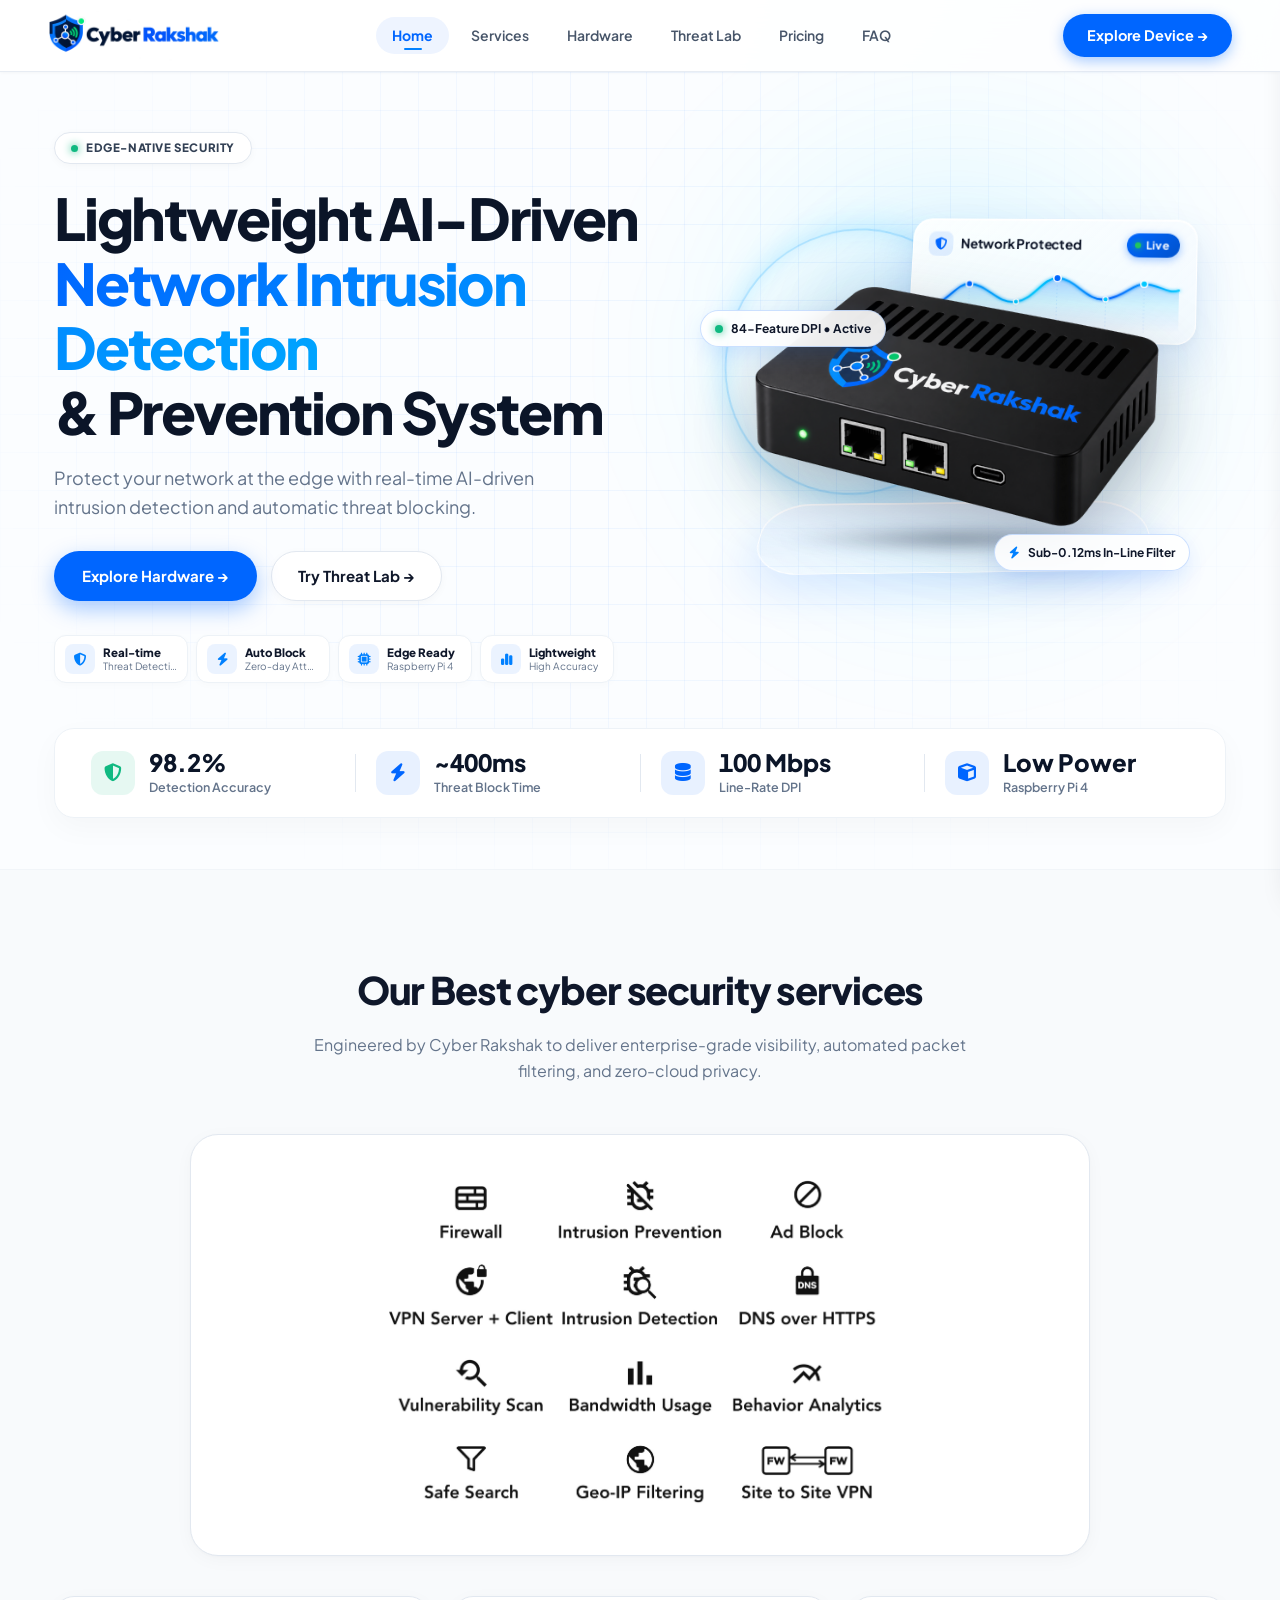
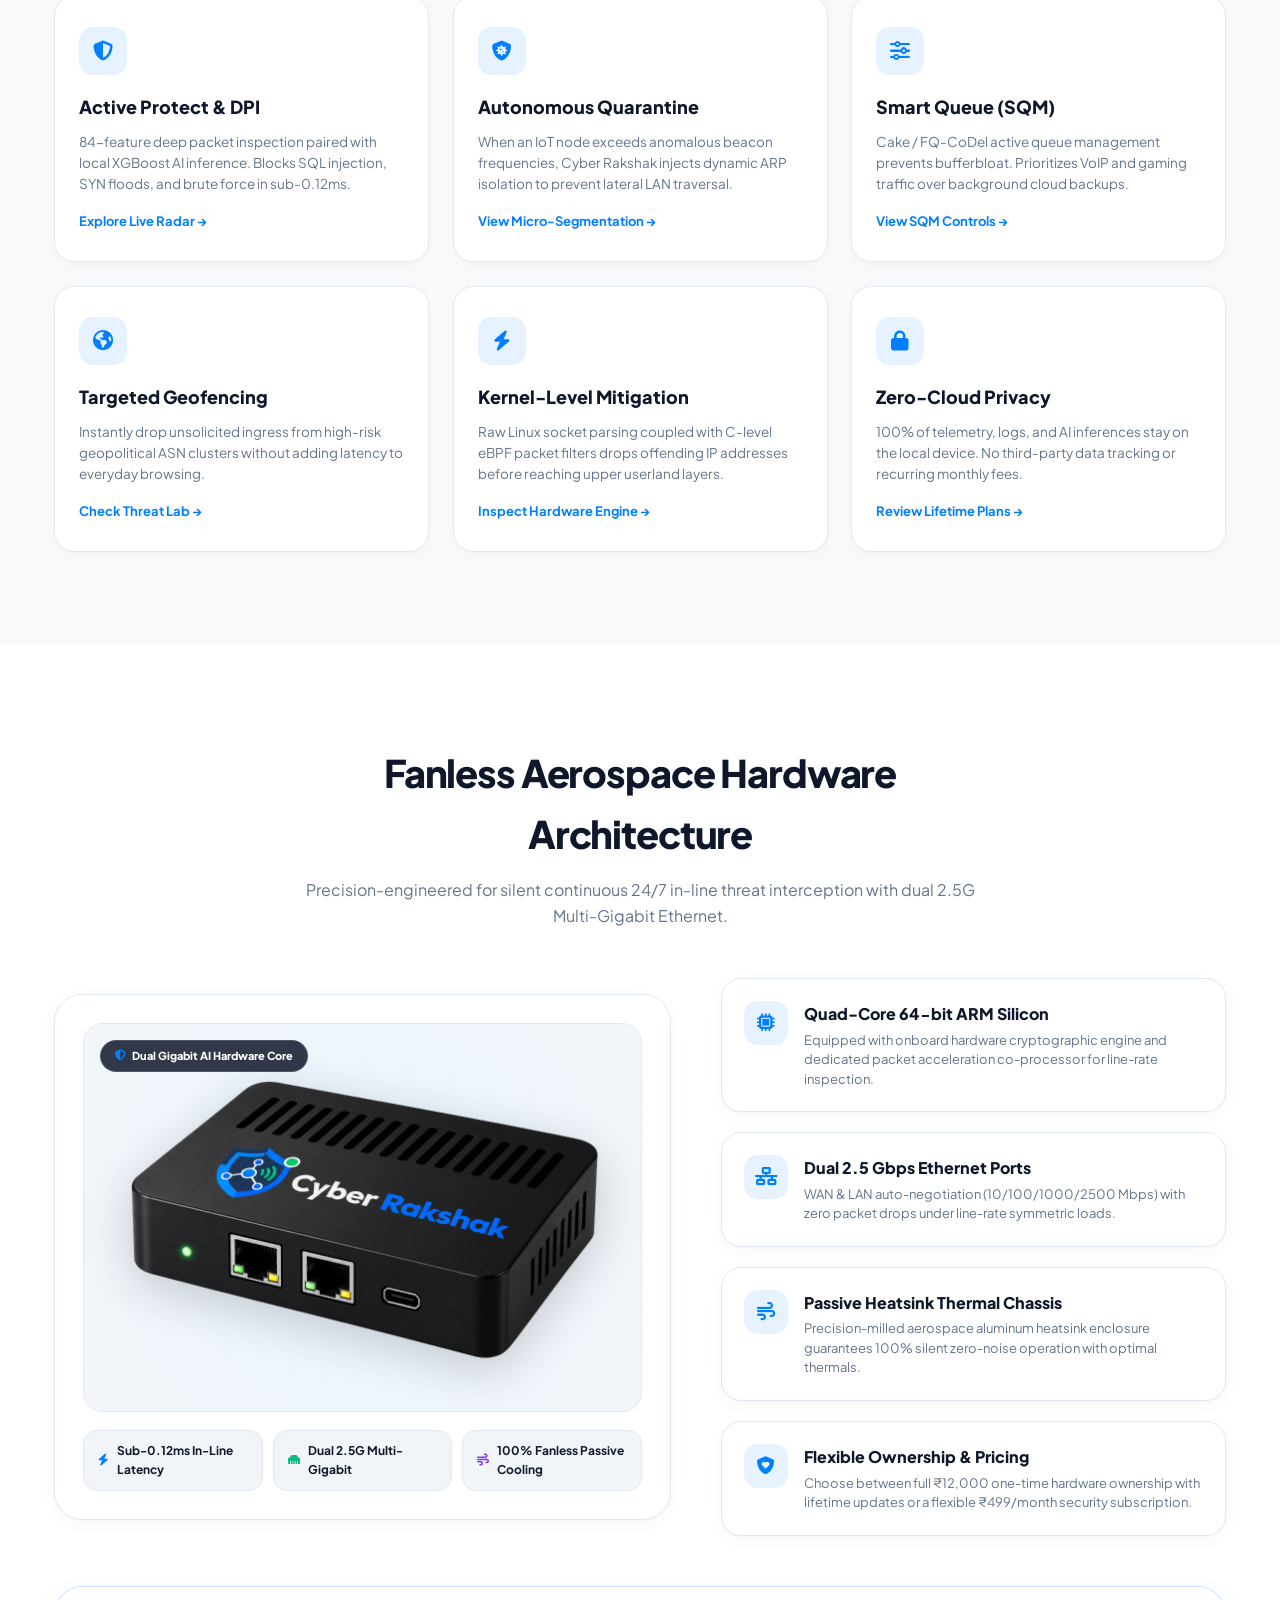
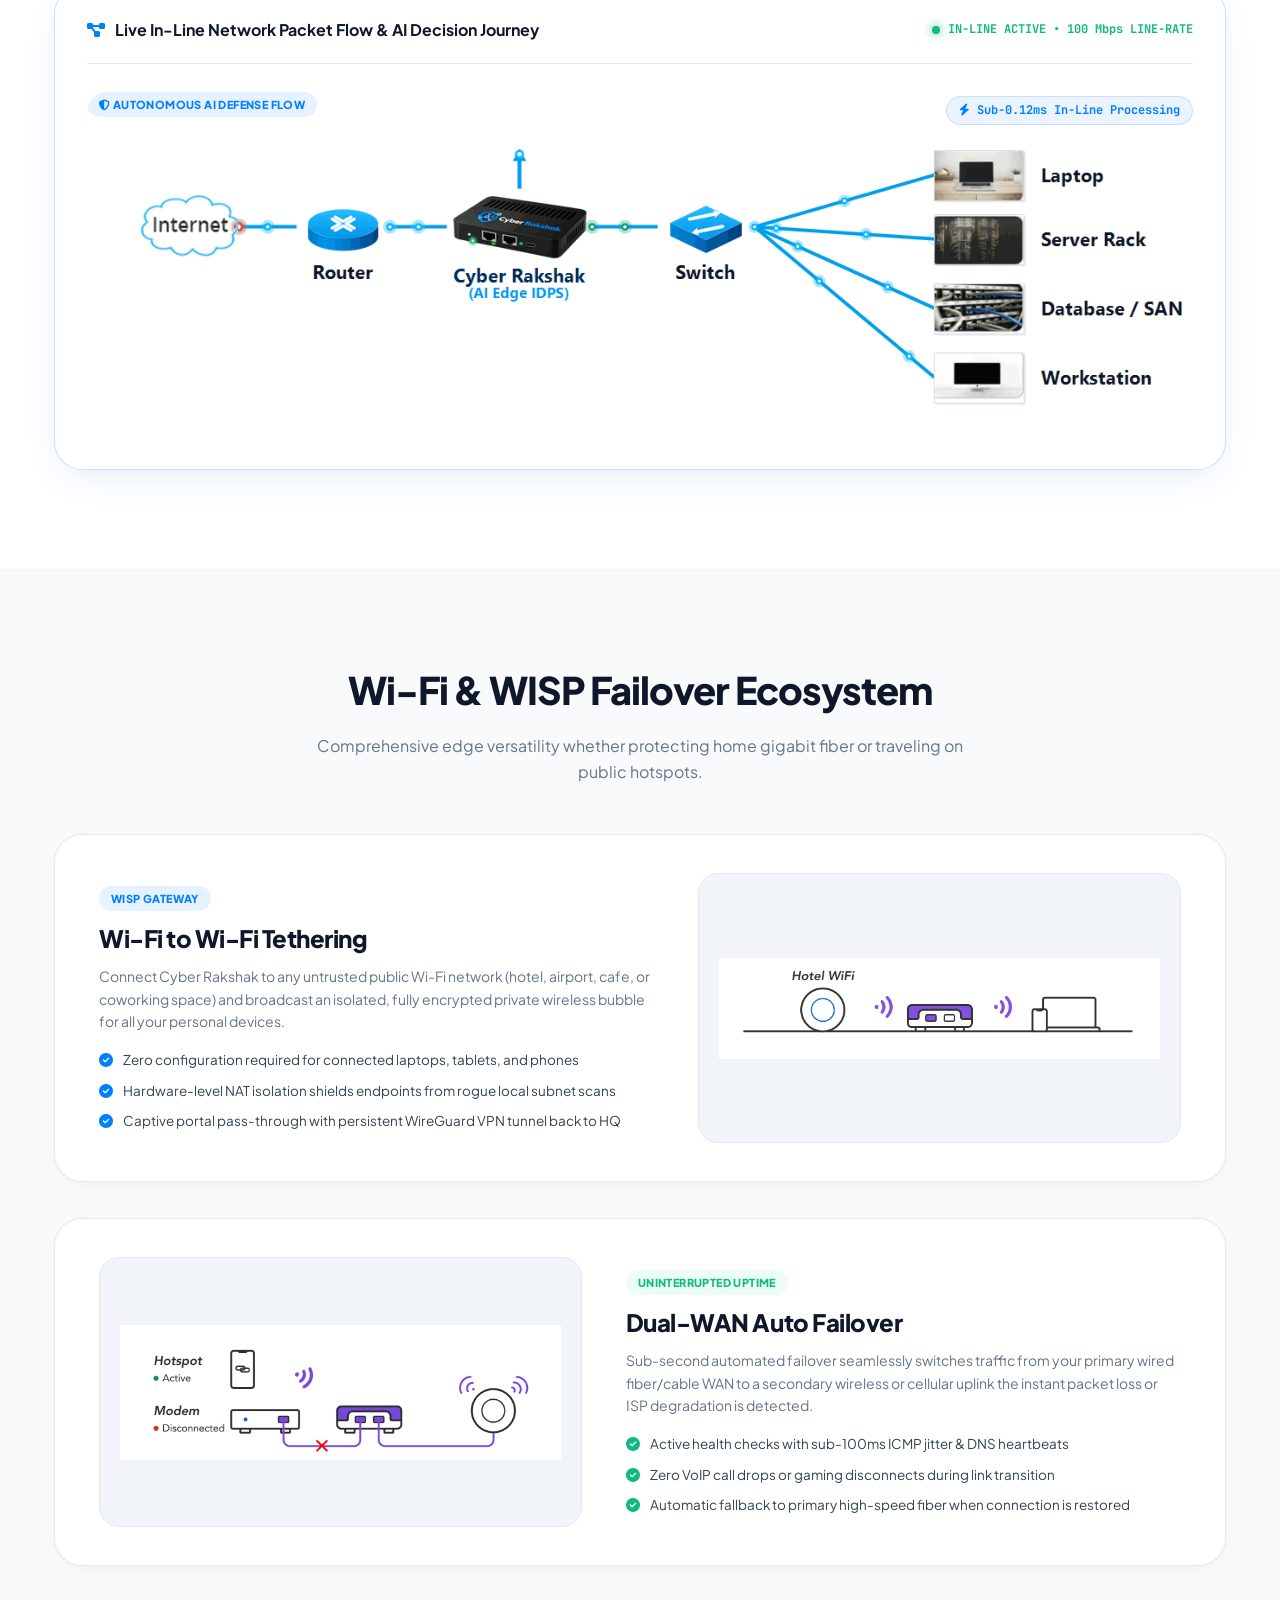
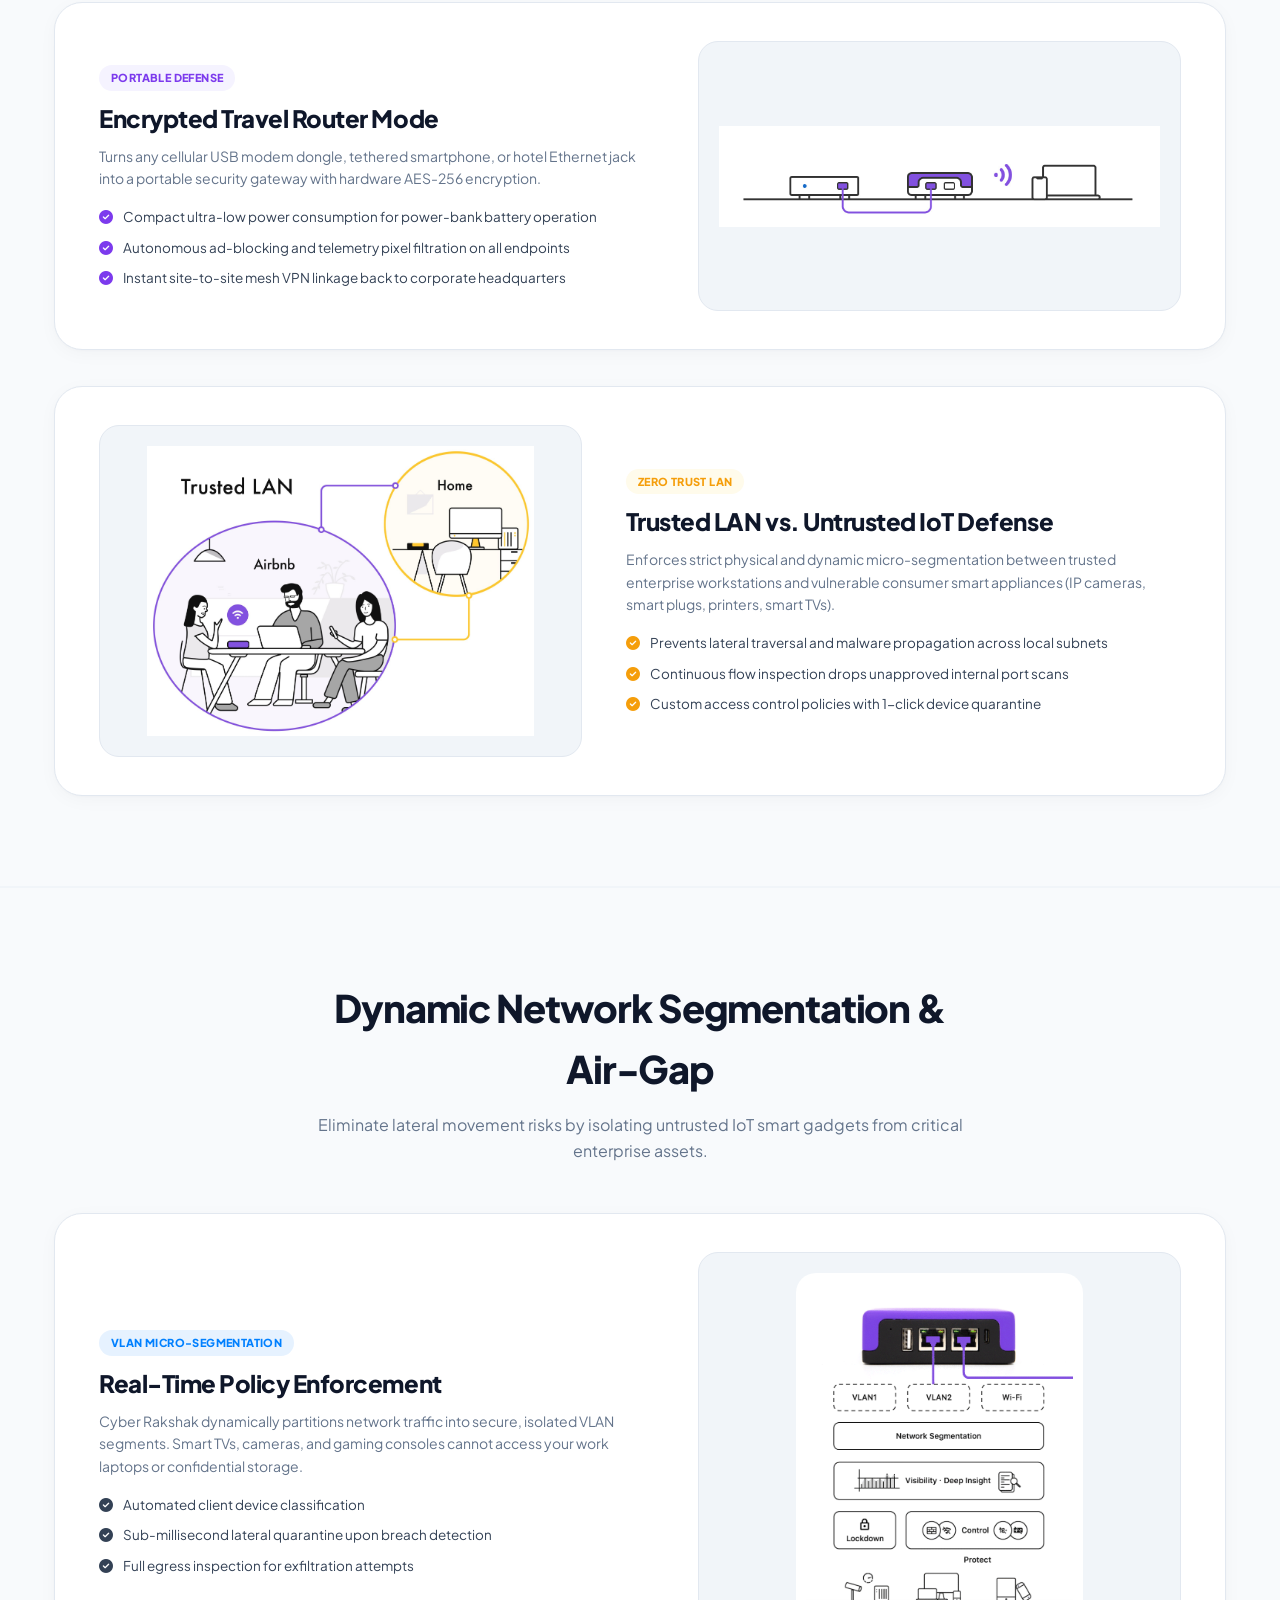
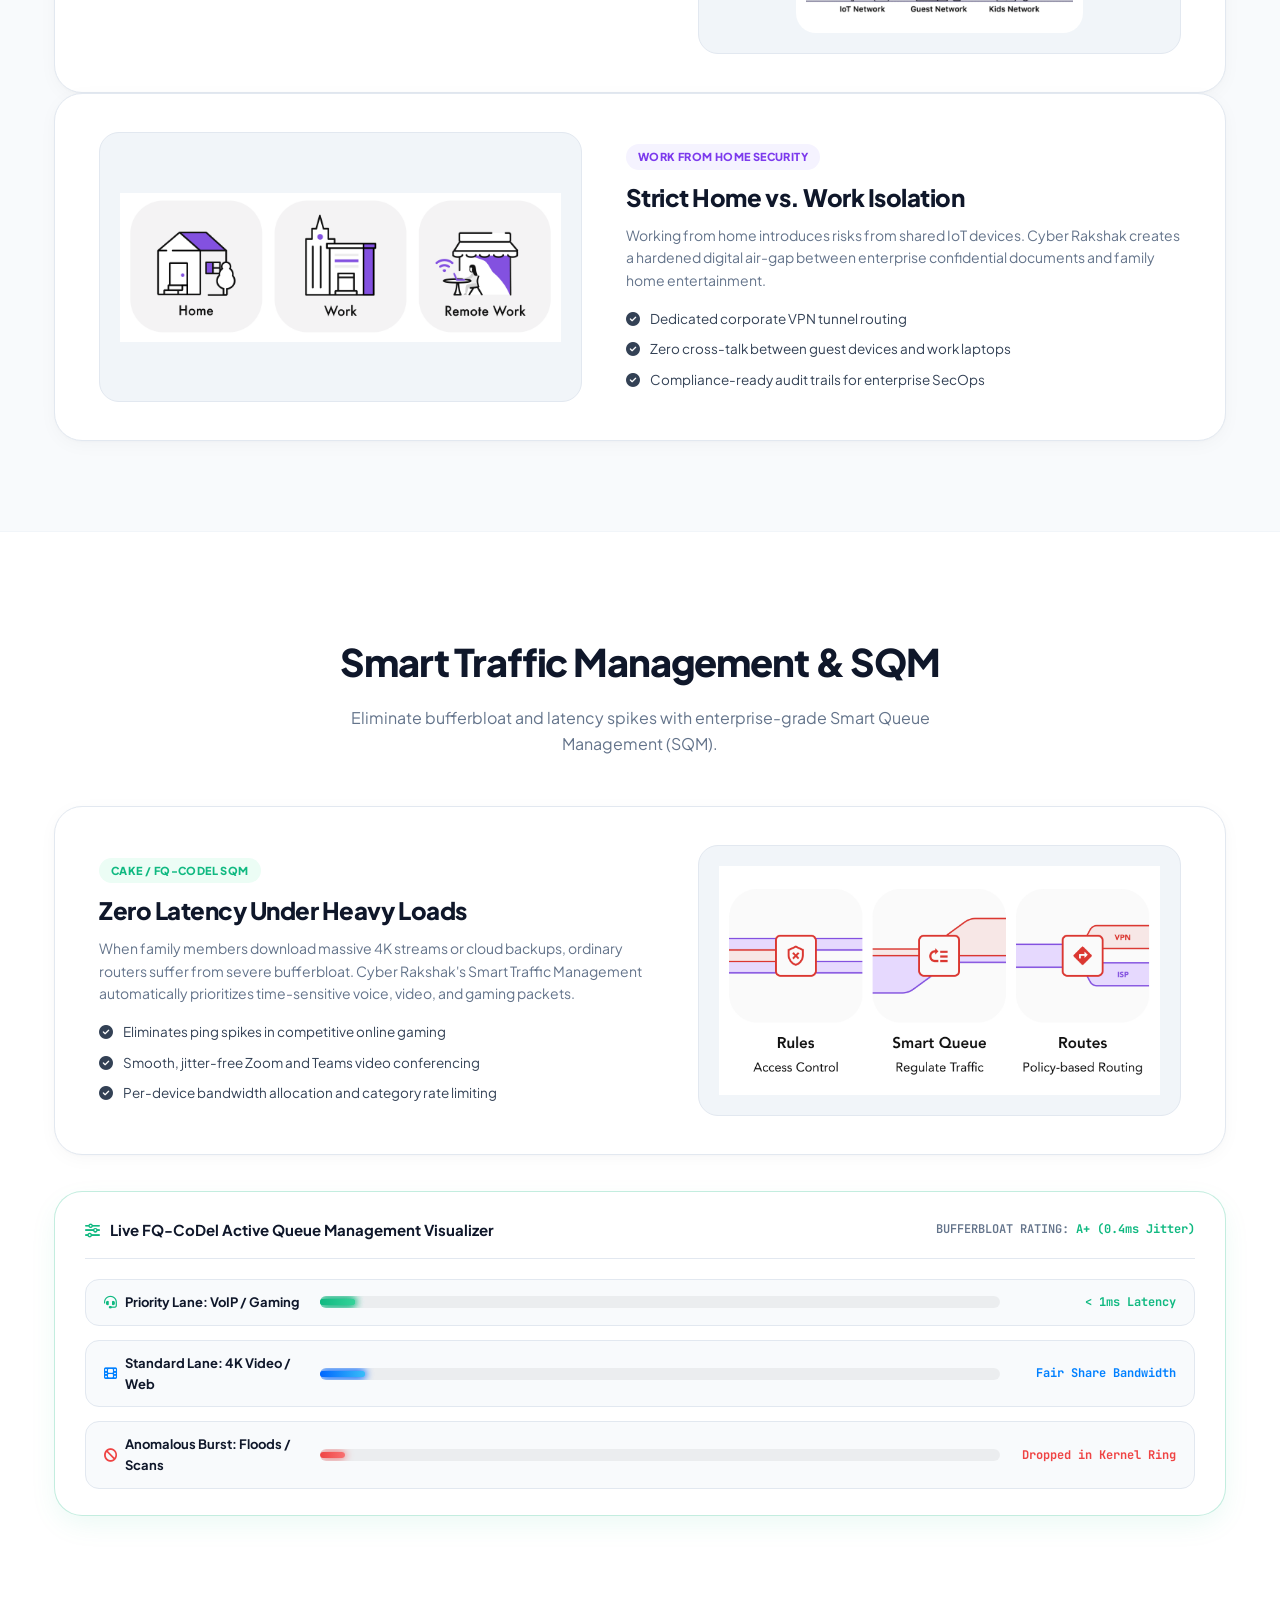
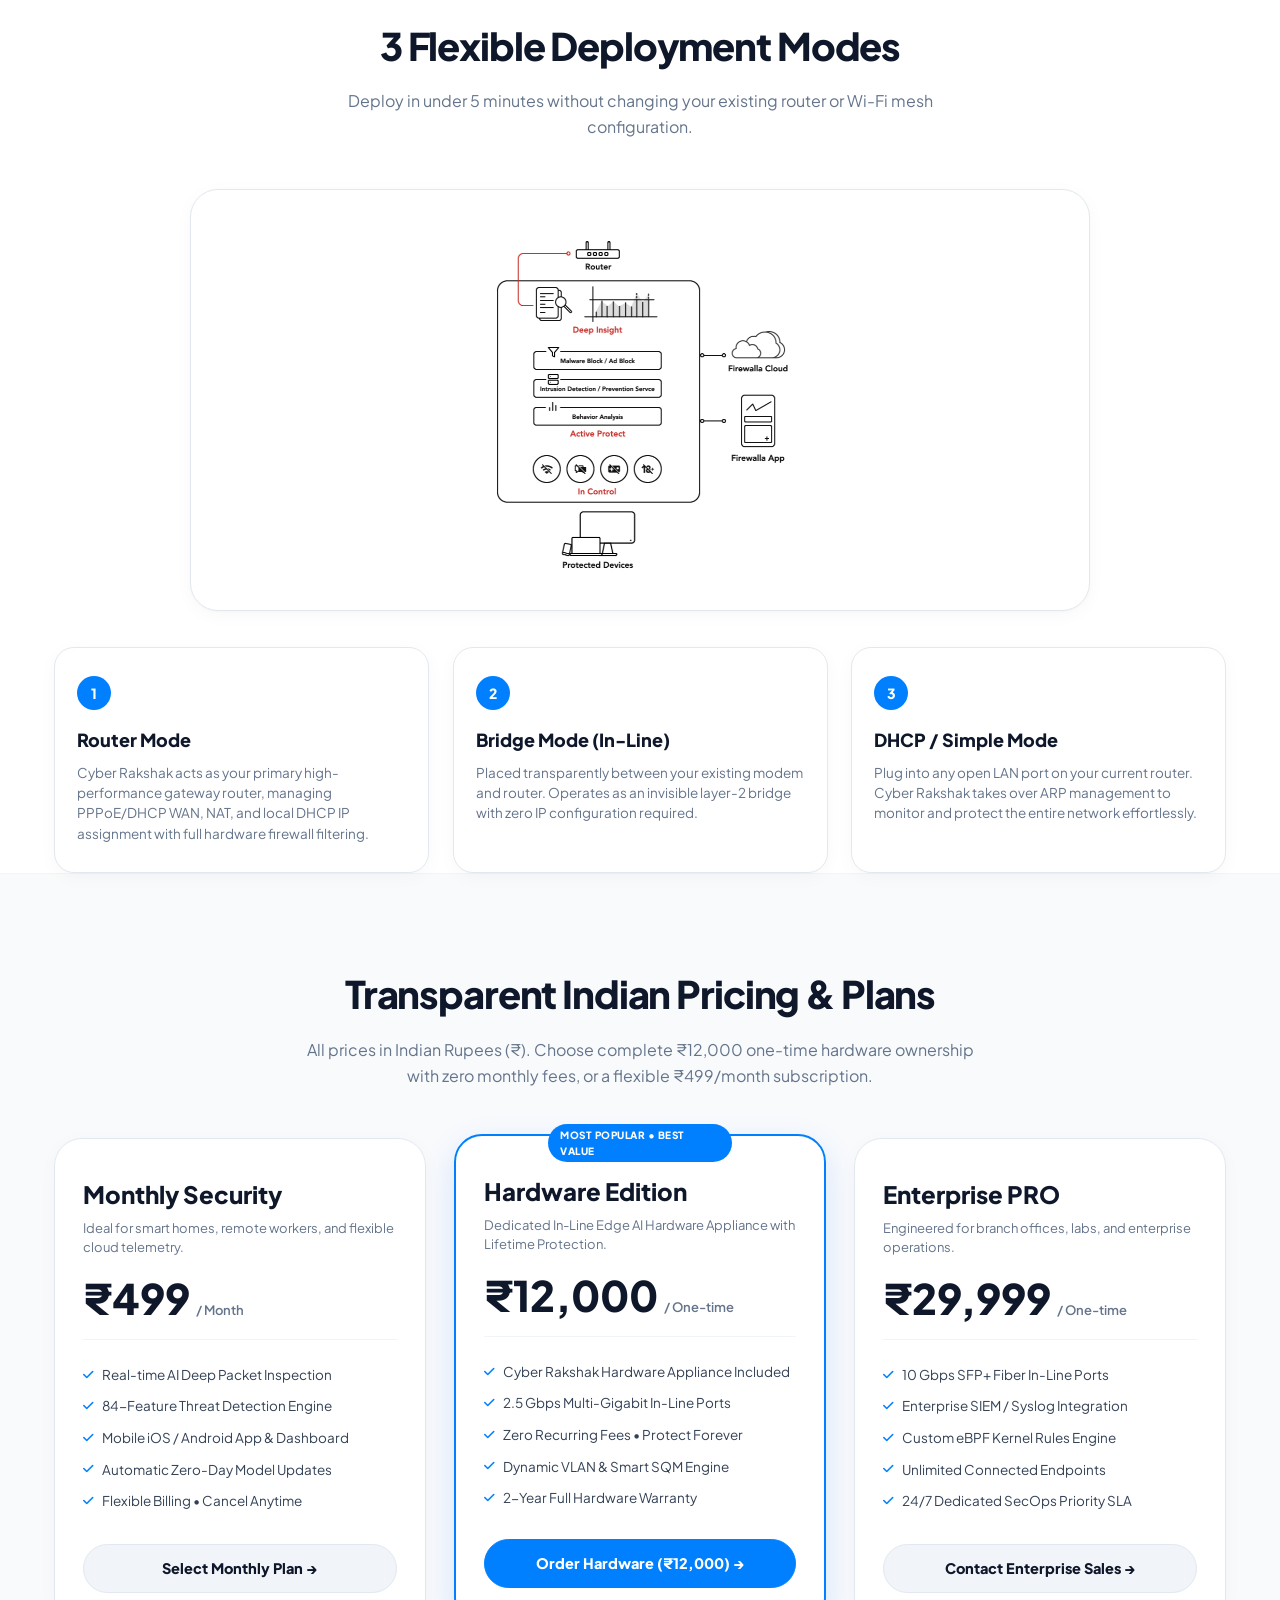
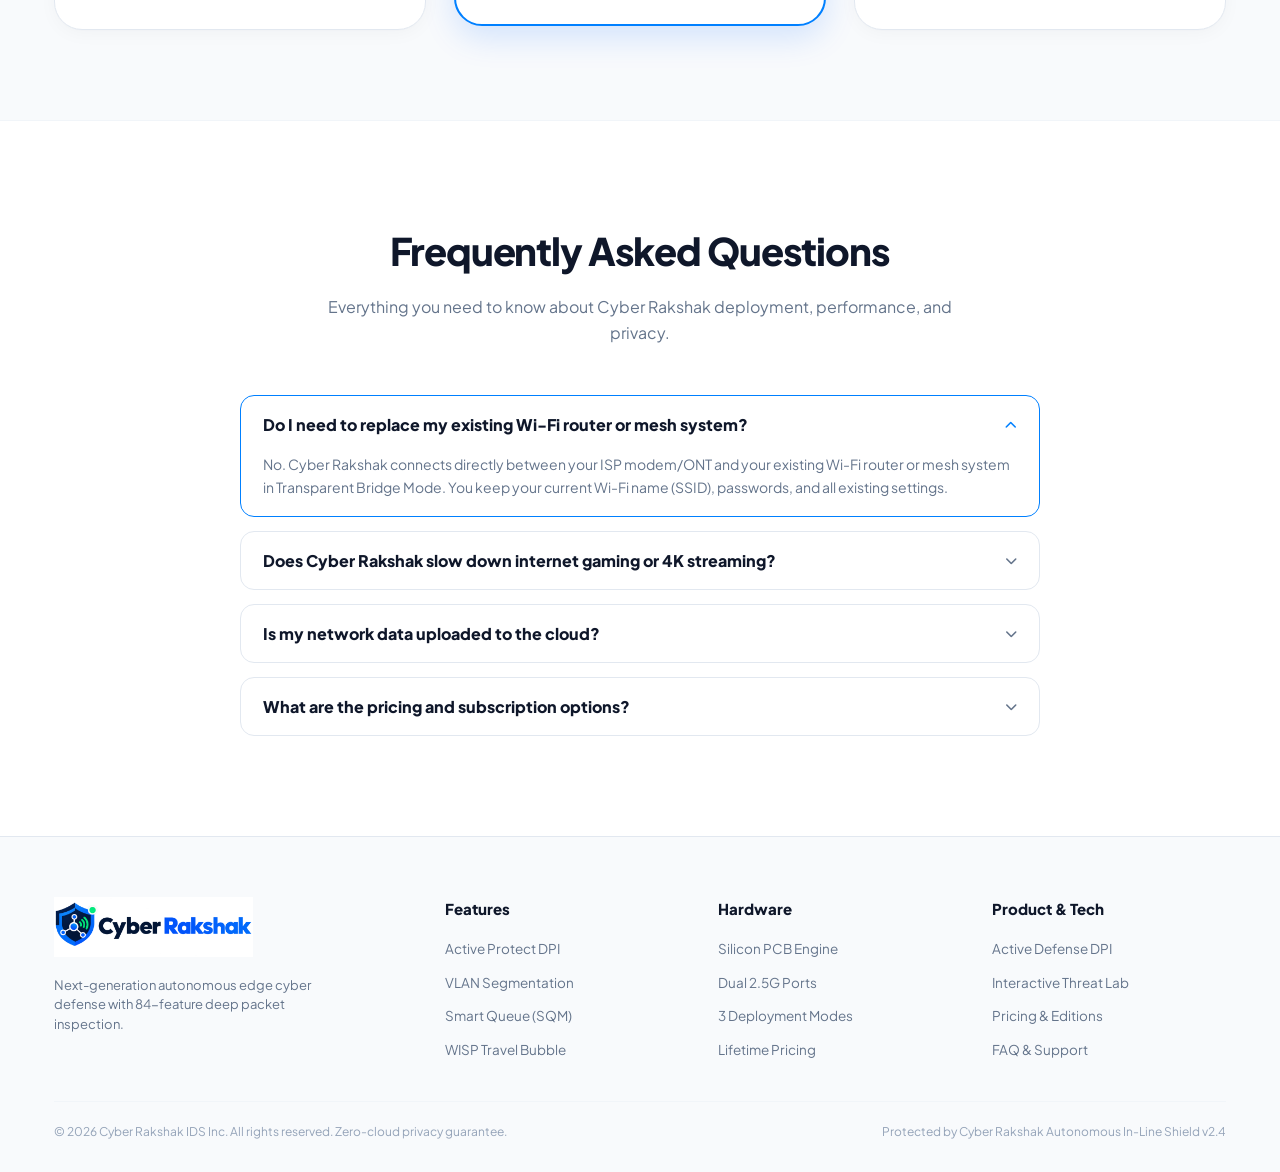
==== commit 840cc3b6: "feat(assets): set custom cyber shield insignia as website favicon and tab icon" ====
--- a/showcase_website/index.html
+++ b/showcase_website/index.html
@@ -11,8 +11,10 @@
     <link rel="preconnect" href="https://fonts.gstatic.com" crossorigin>
     <link href="https://fonts.googleapis.com/css2?family=Plus+Jakarta+Sans:wght@300;400;500;600;700;800;900&family=JetBrains+Mono:wght@400;500;600;700&family=Outfit:wght@500;600;700;800&display=swap" rel="stylesheet">
     
-    <!-- Favicon -->
-    <link rel="icon" type="image/png" href="assets/cyber_rakshak_brand.png">
+    <!-- Favicon (Browser Tab & Bookmark Icon) -->
+    <link rel="icon" type="image/png" href="assets/cyber_rakshak_shield.png">
+    <link rel="shortcut icon" type="image/x-icon" href="favicon.ico">
+    <link rel="apple-touch-icon" href="assets/cyber_rakshak_shield.png">
     
     <!-- Font Awesome 6 Icons -->
     <link rel="stylesheet" href="https://cdnjs.cloudflare.com/ajax/libs/font-awesome/6.5.1/css/all.min.css">
